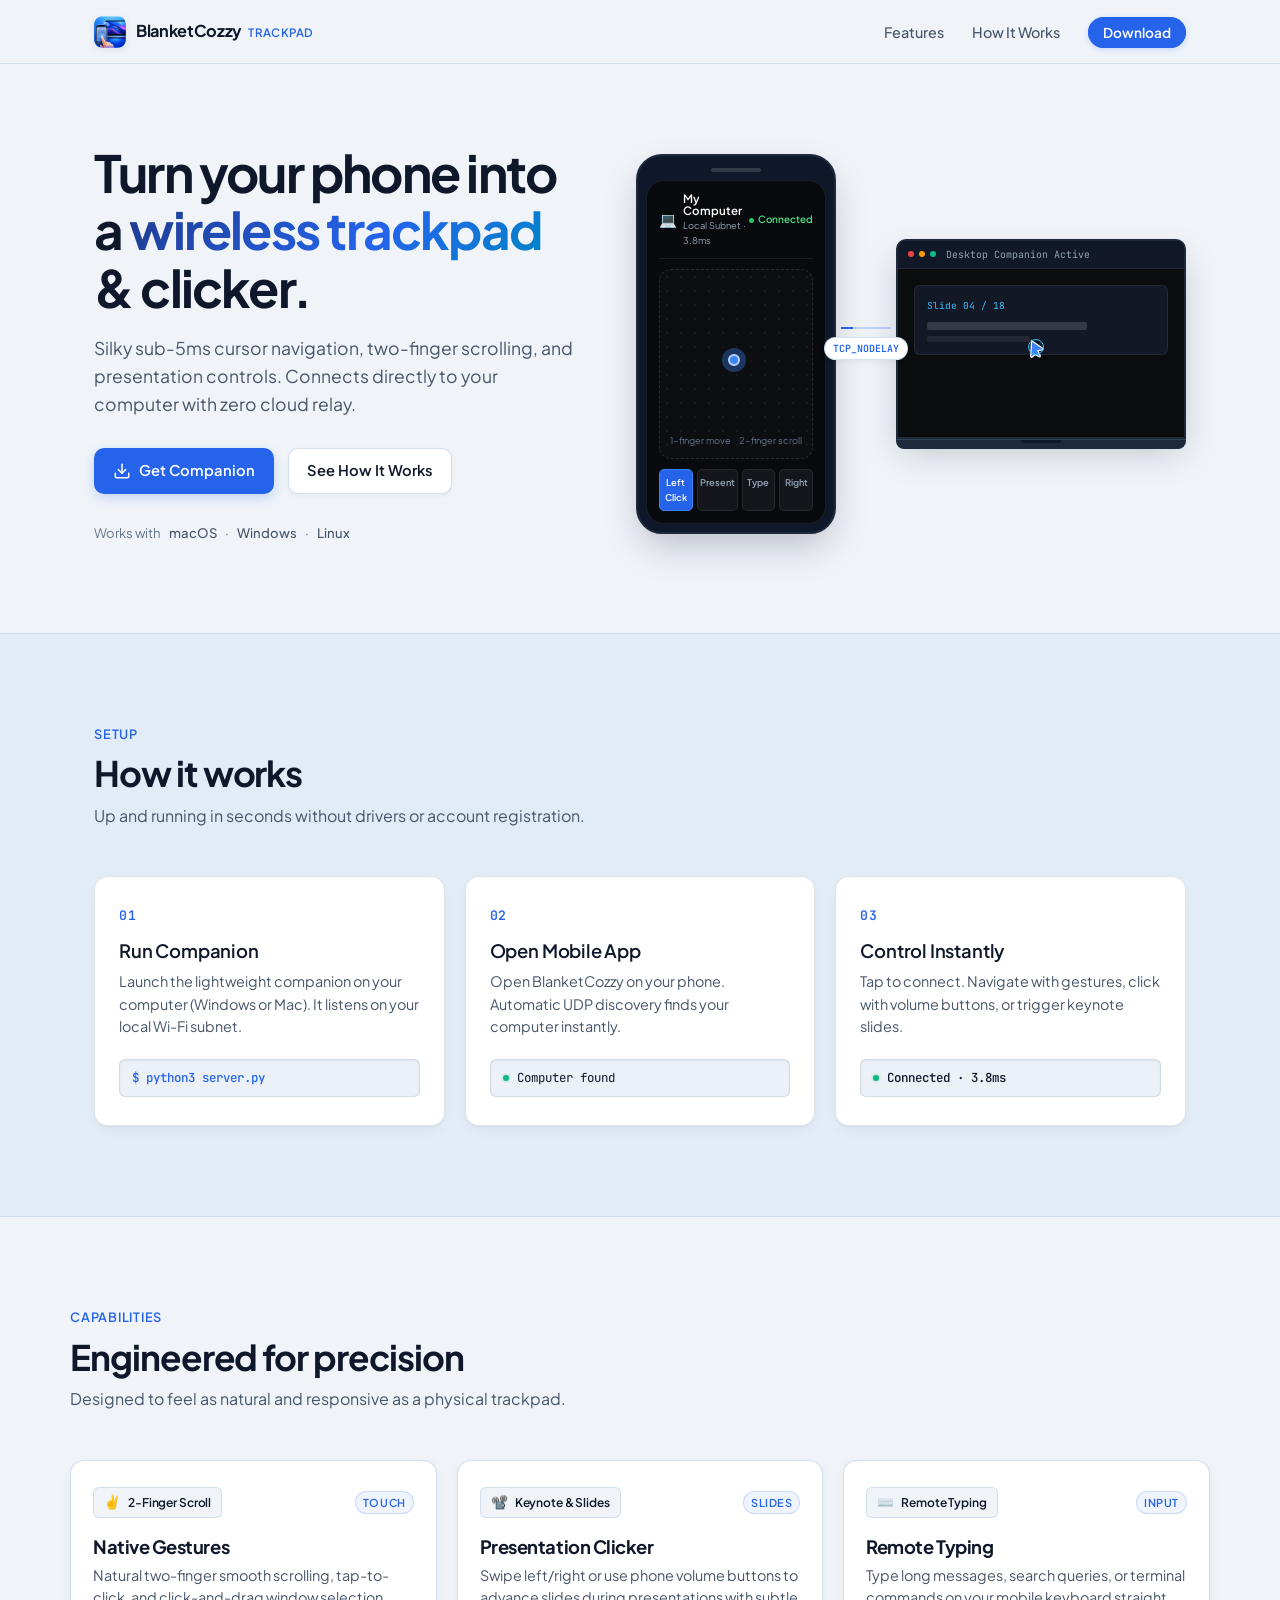
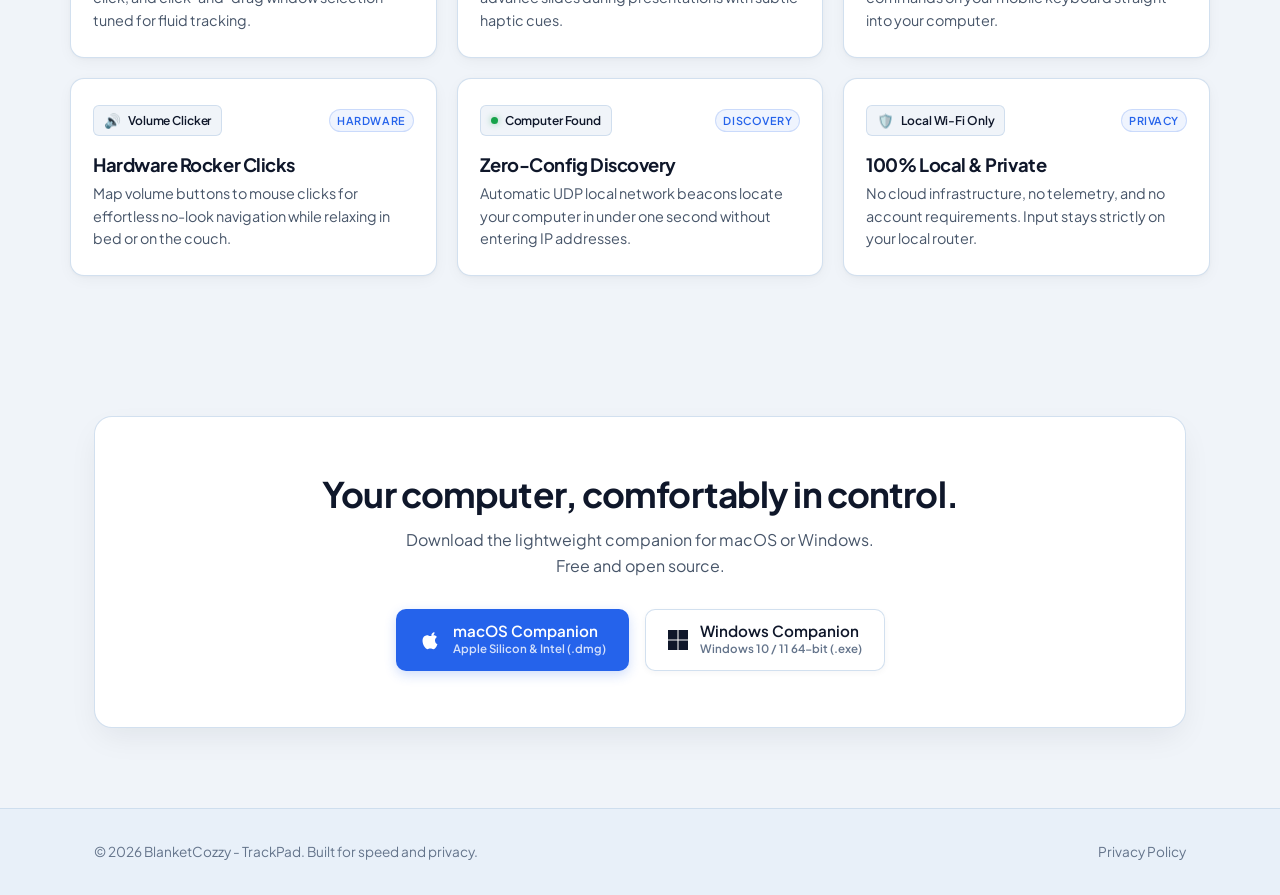
==== website/index.html @ fa39d1e4 "Copy: Use cross-platform 'Your computer, comfortably in control' across tagline and features" ====
<!DOCTYPE html>
<html lang="en">
<head>
  <meta charset="UTF-8">
  <meta name="viewport" content="width=device-width, initial-scale=1.0">
  <title>BlanketCozzy - TrackPad — Wireless Mouse & Presentation Clicker</title>
  <meta name="description" content="Turn your phone into a fluid wireless trackpad & presentation clicker with BlanketCozzy. Your computer, comfortably in control from your bed, couch, or desk.">
  <meta name="theme-color" content="#F0F4F9">
  
  <!-- Open Graph / Social Meta -->
  <meta property="og:type" content="website">
  <meta property="og:title" content="BlanketCozzy - TrackPad — Wireless Mouse & Presentation Clicker">
  <meta property="og:description" content="Ultra-responsive wireless trackpad and presentation clicker for Windows and Mac. Your computer, comfortably in control.">
  <meta property="og:url" content="https://remote-trackpad-website.vercel.app">
  
  <link rel="stylesheet" href="styles.css">
  <link rel="icon" type="image/png" href="app_logo.png">
  <link rel="shortcut icon" href="favicon.ico">
  <link rel="apple-touch-icon" href="app_logo.png">
</head>
<body>

  <!-- Navigation -->
  <header class="navbar">
    <div class="container nav-container">
      <a href="/" class="logo-group">
        <div class="logo-icon">
          <img src="app_logo.png" alt="BlanketCozzy Logo" class="logo-img">
        </div>
        <div class="logo-title-group">
          <span class="logo-text">BlanketCozzy</span>
          <span class="logo-sub">TrackPad</span>
        </div>
      </a>

      <nav>
        <ul class="nav-links">
          <li><a href="#features">Features</a></li>
          <li><a href="#how-it-works">How It Works</a></li>
          <li><a href="#download" class="btn-nav">Download</a></li>
        </ul>
      </nav>
    </div>
  </header>

  <main>
    <!-- Hero Section (Split 2-Column: Copy + Product Demonstration) -->
    <section class="hero">
      <div class="container hero-grid">
        
        <!-- Left Column: Copy & Actions -->
        <div class="hero-content">

          <h1 class="hero-title">
            Turn your phone into a <span class="text-accent">wireless trackpad</span> & clicker.
          </h1>

          <p class="hero-subtitle">
            Silky sub-5ms cursor navigation, two-finger scrolling, and presentation controls. Connects directly to your computer with zero cloud relay.
          </p>

          <div class="hero-actions">
            <a href="#download" class="btn btn-primary">
              <svg width="18" height="18" viewBox="0 0 24 24" fill="none" stroke="currentColor" stroke-width="2" stroke-linecap="round" stroke-linejoin="round">
                <path d="M21 15v4a2 2 0 0 1-2 2H5a2 2 0 0 1-2-2v-4"/>
                <polyline points="7 10 12 15 17 10"/>
                <line x1="12" y1="15" x2="12" y2="3"/>
              </svg>
              Get Companion
            </a>
            <a href="#how-it-works" class="btn btn-secondary">
              See How It Works
            </a>
          </div>

          <div class="hero-platforms">
            <span class="platform-label">Works with</span>
            <span class="platform-item">macOS</span>
            <span class="platform-sep">·</span>
            <span class="platform-item">Windows</span>
            <span class="platform-sep">·</span>
            <span class="platform-item">Linux</span>
          </div>
        </div>

        <!-- Right Column: Restrained Technical Demonstration -->
        <div class="hero-visual">
          <div class="demo-stage">
            
            <!-- 1. The Phone Mockup -->
            <div class="phone-mockup">
              <div class="phone-notch"></div>
              <div class="phone-screen">
                
                <!-- Phone Header -->
                <div class="phone-header">
                  <div class="phone-device-info">
                    <span class="phone-device-icon">💻</span>
                    <div>
                      <div class="phone-device-name">My Computer</div>
                      <div class="phone-device-sub">Local Subnet · 3.8ms</div>
                    </div>
                  </div>
                  <div class="phone-status-pill">
                    <span class="status-dot-live"></span>
                    <span>Connected</span>
                  </div>
                </div>

                <!-- Phone Touchpad Surface -->
                <div class="phone-touchpad">
                  <div class="touchpad-grid"></div>
                  
                  <!-- Animated Touch Finger -->
                  <div class="animated-touch-finger">
                    <div class="touch-ripple"></div>
                    <div class="touch-dot"></div>
                  </div>

                  <!-- Gesture hints -->
                  <div class="phone-gesture-hints">
                    <span>1-finger move</span>
                    <span>2-finger scroll</span>
                  </div>
                </div>

                <!-- Phone Dock Bar -->
                <div class="phone-dock">
                  <div class="dock-btn active">Left Click</div>
                  <div class="dock-btn">Present</div>
                  <div class="dock-btn">Type</div>
                  <div class="dock-btn">Right</div>
                </div>

              </div>
            </div>

            <!-- 2. Connection Bridge -->
            <div class="wifi-bridge">
              <div class="wifi-line">
                <div class="wifi-packet"></div>
              </div>
              <div class="wifi-badge">
                <span>TCP_NODELAY</span>
              </div>
            </div>

            <!-- 3. The Laptop Mockup with Live Moving Cursor -->
            <div class="laptop-mockup">
              <div class="laptop-screen">
                <div class="laptop-topbar">
                  <div class="window-dots">
                    <span class="dot-red"></span>
                    <span class="dot-yellow"></span>
                    <span class="dot-green"></span>
                  </div>
                  <div class="window-title">Desktop Companion Active</div>
                </div>
                <div class="laptop-content">
                  <div class="screen-preview-card">
                    <div class="screen-tag-mini">Slide 04 / 18</div>
                    <div class="screen-preview-line"></div>
                    <div class="screen-preview-subline"></div>
                  </div>

                  <!-- Live animated cursor on laptop following phone gestures -->
                  <div class="animated-cursor">
                    <svg width="20" height="20" viewBox="0 0 24 24" fill="none">
                      <path d="M5.5 3.2L18.8 12.2C19.7 12.8 19.4 14.2 18.3 14.4L13.1 15.3L15.9 21.2C16.3 22.1 15.4 23 14.5 22.5L9.6 19.8L6.4 22.8C5.6 23.5 4.3 22.9 4.4 21.8L5.5 3.2Z" fill="#3B82F6" stroke="#FFFFFF" stroke-width="1.5"/>
                    </svg>
                    <div class="cursor-click-ring"></div>
                  </div>
                </div>
              </div>
              <div class="laptop-base"></div>
            </div>

          </div>
        </div>

      </div>
    </section>

    <!-- How It Works Section (Process Only) -->
    <section id="how-it-works" class="setup-section">
      <div class="container">
        <div class="section-header">
          <div class="section-eyebrow">Setup</div>
          <h2 class="section-title">How it works</h2>
          <p class="section-subtitle">Up and running in seconds without drivers or account registration.</p>
        </div>

        <div class="flow-pipeline">
          <!-- Step 1 -->
          <div class="flow-step">
            <div class="flow-step-num">01</div>
            <h3 class="flow-step-title">Run Companion</h3>
            <p class="flow-step-desc">
              Launch the lightweight companion on your computer (Windows or Mac). It listens on your local Wi-Fi subnet.
            </p>
            <div class="flow-code-preview">
              <code>$ python3 server.py</code>
            </div>
          </div>

          <!-- Step 2 -->
          <div class="flow-step">
            <div class="flow-step-num">02</div>
            <h3 class="flow-step-title">Open Mobile App</h3>
            <p class="flow-step-desc">
              Open BlanketCozzy on your phone. Automatic UDP discovery finds your computer instantly.
            </p>
            <div class="flow-card-preview">
              <span class="device-dot"></span>
              <span>Computer found</span>
            </div>
          </div>

          <!-- Step 3 -->
          <div class="flow-step">
            <div class="flow-step-num">03</div>
            <h3 class="flow-step-title">Control Instantly</h3>
            <p class="flow-step-desc">
              Tap to connect. Navigate with gestures, click with volume buttons, or trigger keynote slides.
            </p>
            <div class="flow-status-preview">
              <span class="device-dot"></span>
              <span class="status-indicator">Connected · 3.8ms</span>
            </div>
          </div>
        </div>

      </div>
    </section>

    <!-- Features Section (Unique Capabilities, Concise) -->
    <section id="features" class="container features-section">
      <div class="section-header">
        <div class="section-eyebrow">Capabilities</div>
        <h2 class="section-title">Engineered for precision</h2>
        <p class="section-subtitle">Designed to feel as natural and responsive as a physical trackpad.</p>
      </div>

      <div class="showcase-grid">
        <!-- Feature 1: Multi-Touch Gestures -->
        <div class="feature-card">
          <div class="card-visual-header">
            <div class="feature-badge-visual">
              <span class="badge-icon">✌️</span>
              <span class="badge-label">2-Finger Scroll</span>
            </div>
            <span class="card-tag">Touch</span>
          </div>
          <h3 class="feature-title">Native Gestures</h3>
          <p class="feature-desc">
            Natural two-finger smooth scrolling, tap-to-click, and click-and-drag window selection tuned for fluid tracking.
          </p>
        </div>

        <!-- Feature 2: Presentation Clicker -->
        <div class="feature-card">
          <div class="card-visual-header">
            <div class="feature-badge-visual">
              <span class="badge-icon">📽️</span>
              <span class="badge-label">Keynote & Slides</span>
            </div>
            <span class="card-tag">Slides</span>
          </div>
          <h3 class="feature-title">Presentation Clicker</h3>
          <p class="feature-desc">
            Swipe left/right or use phone volume buttons to advance slides during presentations with subtle haptic cues.
          </p>
        </div>

        <!-- Feature 3: Remote Typing -->
        <div class="feature-card">
          <div class="card-visual-header">
            <div class="feature-badge-visual">
              <span class="badge-icon">⌨️</span>
              <span class="badge-label">Remote Typing</span>
            </div>
            <span class="card-tag">Input</span>
          </div>
          <h3 class="feature-title">Remote Typing</h3>
          <p class="feature-desc">
            Type long messages, search queries, or terminal commands on your mobile keyboard straight into your computer.
          </p>
        </div>

        <!-- Feature 4: Couch & Blanket Mode -->
        <div class="feature-card">
          <div class="card-visual-header">
            <div class="feature-badge-visual">
              <span class="badge-icon">🔊</span>
              <span class="badge-label">Volume Clicker</span>
            </div>
            <span class="card-tag">Hardware</span>
          </div>
          <h3 class="feature-title">Hardware Rocker Clicks</h3>
          <p class="feature-desc">
            Map volume buttons to mouse clicks for effortless no-look navigation while relaxing in bed or on the couch.
          </p>
        </div>

        <!-- Feature 5: Zero-Config Discovery -->
        <div class="feature-card">
          <div class="card-visual-header">
            <div class="feature-badge-visual">
              <span class="badge-dot-online"></span>
              <span class="badge-label">Computer Found</span>
            </div>
            <span class="card-tag">Discovery</span>
          </div>
          <h3 class="feature-title">Zero-Config Discovery</h3>
          <p class="feature-desc">
            Automatic UDP local network beacons locate your computer in under one second without entering IP addresses.
          </p>
        </div>

        <!-- Feature 6: Privacy First -->
        <div class="feature-card">
          <div class="card-visual-header">
            <div class="feature-badge-visual">
              <span class="badge-icon">🛡️</span>
              <span class="badge-label">Local Wi-Fi Only</span>
            </div>
            <span class="card-tag">Privacy</span>
          </div>
          <h3 class="feature-title">100% Local & Private</h3>
          <p class="feature-desc">
            No cloud infrastructure, no telemetry, and no account requirements. Input stays strictly on your local router.
          </p>
        </div>
      </div>
    </section>

    <!-- Final CTA Section (Single Purpose: Get Product) -->
    <section id="download" class="container download-container">
      <div class="launch-cta-card">
        <h2 class="launch-cta-title">Your computer, comfortably in control.</h2>
        <p class="launch-cta-desc">
          Download the lightweight companion for macOS or Windows. Free and open source.
        </p>
        
        <div class="cta-download-grid">
          <a href="downloads/BlanketCozzy-macOS.dmg" class="btn btn-primary btn-cta" download="BlanketCozzy-macOS.dmg">
            <span class="btn-icon">
              <svg width="22" height="22" viewBox="0 0 24 24" fill="currentColor" aria-hidden="true">
                <path d="M18.71 19.5c-.83 1.24-1.71 2.45-3.05 2.47-1.34.03-1.77-.79-3.29-.79-1.53 0-2 .77-3.27.82-1.31.05-2.3-1.32-3.14-2.53C4.25 17 2.94 12.45 4.7 9.39c.87-1.52 2.43-2.48 4.12-2.51 1.28-.02 2.5.87 3.29.87.78 0 2.26-1.07 3.81-.91.65.03 2.47.26 3.64 1.98-.09.06-2.17 1.28-2.15 3.81.03 3.02 2.65 4.03 2.68 4.04-.03.07-.42 1.44-1.38 2.83M15.97 6.37c.62-.75 1.04-1.8 0.92-2.85-.9.04-1.99.6-2.63 1.35-.57.66-.99 1.72-.86 2.74 1.01.08 2.01-.54 2.57-1.24"/>
              </svg>
            </span>
            <div class="btn-cta-text">
              <span class="btn-title">macOS Companion</span>
              <span class="btn-subtitle">Apple Silicon & Intel (.dmg)</span>
            </div>
          </a>
          <a href="downloads/BlanketCozzy-Windows.exe" class="btn btn-secondary btn-cta" download="BlanketCozzy-Windows.exe">
            <span class="btn-icon">
              <svg width="20" height="20" viewBox="0 0 24 24" fill="currentColor" aria-hidden="true">
                <path d="M0 0h11.377v11.372H0zm12.623 0H24v11.372H12.623zM0 12.623h11.377V24H0zm12.623 0H24V24H12.623z"/>
              </svg>
            </span>
            <div class="btn-cta-text">
              <span class="btn-title">Windows Companion</span>
              <span class="btn-subtitle">Windows 10 / 11 64-bit (.exe)</span>
            </div>
          </a>
        </div>
      </div>
    </section>
  </main>

  <!-- Clean Minimal Footer -->
  <footer class="footer">
    <div class="container footer-content">
      <p class="footer-text">
        © 2026 BlanketCozzy - TrackPad. Built for speed and privacy.
      </p>
      <div class="footer-links">
        <a href="privacy.html">Privacy Policy</a>
      </div>
    </div>
  </footer>

</body>
</html>
---- website/styles.css ----
@import url('https://fonts.googleapis.com/css2?family=Plus+Jakarta+Sans:wght@400;500;600;700&family=JetBrains+Mono:wght@400;500&display=swap');

:root {
  /* Soft Light Sky Blue Palette */
  --bg-main: #F0F4F9;
  --bg-subtle: #E2ECF7;
  --bg-card: #FFFFFF;
  --bg-card-hover: #FFFFFF;
  --bg-input: #F0F4F9;
  
  --border-subtle: rgba(203, 219, 237, 0.85);
  --border-hover: rgba(37, 99, 235, 0.35);
  --border-highlight: rgba(37, 99, 235, 0.5);
  
  /* Primary Accent */
  --accent: #2563EB;
  --accent-hover: #1D4ED8;
  --accent-subtle: rgba(37, 99, 235, 0.08);
  --accent-border: rgba(37, 99, 235, 0.22);
  
  /* Light Theme Typography Hierarchy */
  --text-primary: #0F172A;
  --text-secondary: #475569;
  --text-muted: #64748B;
  
  --radius-sm: 6px;
  --radius-md: 10px;
  --radius-lg: 14px;
  --radius-xl: 18px;
  --radius-full: 9999px;
  
  --shadow-card: 0 4px 16px -2px rgba(15, 23, 42, 0.05), 0 1px 3px rgba(15, 23, 42, 0.03);
  --shadow-card-hover: 0 10px 24px -4px rgba(37, 99, 235, 0.12), 0 2px 6px rgba(15, 23, 42, 0.04);
  
  --font-body: 'Plus Jakarta Sans', -apple-system, BlinkMacSystemFont, "Segoe UI", Roboto, sans-serif;
  --font-mono: 'JetBrains Mono', SFMono-Regular, Menlo, Monaco, Consolas, monospace;
}

* {
  margin: 0;
  padding: 0;
  box-sizing: border-box;
}

html {
  scroll-behavior: smooth;
  background-color: var(--bg-main);
  color-scheme: light;
}

body {
  background-color: var(--bg-main);
  color: var(--text-primary);
  font-family: var(--font-body);
  line-height: 1.6;
  -webkit-font-smoothing: antialiased;
  -moz-osx-font-smoothing: grayscale;
  overflow-x: hidden;
}

/* Subtle Sky Ambient Glow */
body::before {
  content: '';
  position: fixed;
  top: -150px;
  left: 20%;
  width: 500px;
  height: 500px;
  background: radial-gradient(circle, rgba(37, 99, 235, 0.07) 0%, rgba(2, 132, 199, 0.03) 50%, transparent 70%);
  filter: blur(70px);
  z-index: -1;
  pointer-events: none;
}

/* Typography Hierarchy */
h1, h2, h3 {
  color: var(--text-primary);
  letter-spacing: -0.025em;
  font-weight: 700;
  line-height: 1.2;
}

p {
  color: var(--text-secondary);
}

.text-accent {
  background: linear-gradient(135deg, #1E3A8A 0%, #2563EB 60%, #0284C7 100%);
  -webkit-background-clip: text;
  -webkit-text-fill-color: transparent;
}

.container {
  max-width: 1140px;
  margin: 0 auto;
  padding: 0 24px;
}

/* ========================================================================= */
/* NAVIGATION                                                                */
/* ========================================================================= */
.navbar {
  position: sticky;
  top: 0;
  z-index: 100;
  backdrop-filter: blur(14px);
  -webkit-backdrop-filter: blur(14px);
  background: rgba(240, 244, 249, 0.88);
  border-bottom: 1px solid var(--border-subtle);
  height: 64px;
}

.nav-container {
  display: flex;
  align-items: center;
  justify-content: space-between;
  height: 100%;
}

.logo-group {
  display: flex;
  align-items: center;
  gap: 10px;
  text-decoration: none;
  color: var(--text-primary);
}

.logo-icon {
  width: 32px;
  height: 32px;
  border-radius: var(--radius-sm);
  overflow: hidden;
  display: flex;
  align-items: center;
  justify-content: center;
  box-shadow: 0 2px 6px rgba(15, 23, 42, 0.08);
  flex-shrink: 0;
}

.logo-img {
  width: 100%;
  height: 100%;
  object-fit: cover;
  display: block;
}

.logo-title-group {
  display: flex;
  align-items: baseline;
  gap: 6px;
}

.logo-text {
  font-weight: 700;
  font-size: 1.02rem;
  letter-spacing: -0.02em;
  color: var(--text-primary);
}

.logo-sub {
  font-size: 0.72rem;
  font-weight: 600;
  color: var(--accent);
  letter-spacing: 0.04em;
  text-transform: uppercase;
}

.nav-links {
  display: flex;
  align-items: center;
  gap: 28px;
  list-style: none;
}

.nav-links a {
  text-decoration: none;
  color: var(--text-secondary);
  font-size: 0.9rem;
  font-weight: 500;
  transition: color 0.15s ease;
}

.nav-links a:hover {
  color: var(--text-primary);
}

.btn-nav {
  padding: 6px 14px;
  background: var(--accent) !important;
  border: 1px solid var(--accent);
  border-radius: var(--radius-full);
  color: #FFFFFF !important;
  font-weight: 600 !important;
  font-size: 0.85rem !important;
  box-shadow: 0 2px 6px rgba(37, 99, 235, 0.2);
  transition: all 0.2s ease !important;
}

.btn-nav:hover {
  background: var(--accent-hover) !important;
  transform: translateY(-1px);
}

/* ========================================================================= */
/* BUTTONS & ACTIONS                                                         */
/* ========================================================================= */
.btn {
  display: inline-flex;
  align-items: center;
  justify-content: center;
  gap: 8px;
  padding: 10px 18px;
  border-radius: var(--radius-md);
  font-size: 0.92rem;
  font-weight: 600;
  text-decoration: none;
  cursor: pointer;
  transition: all 0.2s ease;
  border: 1px solid transparent;
}

.btn-primary {
  background: var(--accent);
  color: #FFFFFF;
  box-shadow: 0 4px 12px rgba(37, 99, 235, 0.22);
}

.btn-primary:hover {
  background: var(--accent-hover);
  transform: translateY(-1px);
}

.btn-secondary {
  background: var(--bg-card);
  color: var(--text-primary);
  border-color: var(--border-subtle);
  box-shadow: 0 2px 6px rgba(15, 23, 42, 0.04);
}

.btn-secondary:hover {
  background: #FFFFFF;
  border-color: var(--border-hover);
}

/* ========================================================================= */
/* HERO SECTION                                                              */
/* ========================================================================= */
.hero {
  padding: 80px 0 90px;
}

.hero-grid {
  display: grid;
  grid-template-columns: 1fr 1.08fr;
  gap: 56px;
  align-items: center;
}

.hero-content {
  display: flex;
  flex-direction: column;
}

.hero-eyebrow {
  display: inline-flex;
  align-items: center;
  gap: 8px;
  font-size: 0.8rem;
  font-weight: 600;
  color: var(--accent);
  background: rgba(37, 99, 235, 0.07);
  border: 1px solid rgba(37, 99, 235, 0.18);
  padding: 4px 12px;
  border-radius: var(--radius-full);
  margin-bottom: 20px;
  align-self: flex-start;
}

.eyebrow-dot {
  width: 6px;
  height: 6px;
  border-radius: 50%;
  background: #16A34A;
}

.hero-title {
  font-size: 3.2rem;
  line-height: 1.12;
  letter-spacing: -0.035em;
  margin-bottom: 18px;
}

.hero-subtitle {
  font-size: 1.1rem;
  line-height: 1.6;
  color: var(--text-secondary);
  margin-bottom: 30px;
  max-width: 480px;
}

.hero-actions {
  display: flex;
  align-items: center;
  gap: 14px;
  margin-bottom: 28px;
  flex-wrap: wrap;
}

.hero-platforms {
  display: flex;
  align-items: center;
  gap: 8px;
  font-size: 0.82rem;
  color: var(--text-muted);
}

.platform-label {
  color: var(--text-muted);
}

.platform-item {
  color: var(--text-secondary);
  font-weight: 500;
}

.platform-sep {
  color: var(--text-muted);
}

/* ========================================================================= */
/* HERO TECHNICAL VISUAL (Phone -> Wi-Fi -> Laptop)                          */
/* ========================================================================= */
.hero-visual {
  display: flex;
  justify-content: center;
  position: relative;
}

.demo-stage {
  display: flex;
  align-items: center;
  justify-content: center;
  width: 100%;
}

/* Phone Mockup */
.phone-mockup {
  position: relative;
  width: 200px;
  height: 380px;
  background: #0F172A;
  border: 2px solid #1E293B;
  border-radius: 26px;
  padding: 8px;
  box-shadow: 0 16px 36px -6px rgba(15, 23, 42, 0.25);
  flex-shrink: 0;
  z-index: 10;
}

.phone-notch {
  width: 50px;
  height: 4px;
  background: rgba(255, 255, 255, 0.15);
  border-radius: 4px;
  margin: 4px auto 8px;
}

.phone-screen {
  background: #090A0D;
  border: 1px solid rgba(255, 255, 255, 0.08);
  border-radius: 18px;
  height: calc(100% - 16px);
  padding: 12px;
  display: flex;
  flex-direction: column;
}

.phone-header {
  display: flex;
  align-items: center;
  justify-content: space-between;
  padding-bottom: 10px;
  border-bottom: 1px solid rgba(255, 255, 255, 0.08);
}

.phone-device-info {
  display: flex;
  align-items: center;
  gap: 6px;
}

.phone-device-icon {
  font-size: 0.9rem;
}

.phone-device-name {
  font-size: 0.72rem;
  font-weight: 600;
  color: #FFFFFF;
  line-height: 1.1;
}

.phone-device-sub {
  font-size: 0.58rem;
  color: #94A3B8;
}

.phone-status-pill {
  display: flex;
  align-items: center;
  gap: 4px;
  font-size: 0.62rem;
  font-weight: 600;
  color: #4ADE80;
}

.status-dot-live {
  width: 5px;
  height: 5px;
  border-radius: 50%;
  background: #22C55E;
}

.phone-touchpad {
  flex: 1;
  margin: 10px 0;
  background: #0D0E12;
  border: 1px dashed rgba(255, 255, 255, 0.12);
  border-radius: 12px;
  position: relative;
  overflow: hidden;
  display: flex;
  flex-direction: column;
  justify-content: flex-end;
  padding: 10px;
}

.touchpad-grid {
  position: absolute;
  inset: 0;
  background-image: radial-gradient(rgba(255, 255, 255, 0.05) 1px, transparent 1px);
  background-size: 14px 14px;
  pointer-events: none;
}

.animated-touch-finger {
  position: absolute;
  top: 45%;
  left: 45%;
  width: 24px;
  height: 24px;
  animation: finger-motion 5s cubic-bezier(0.4, 0, 0.2, 1) infinite;
  pointer-events: none;
}

.touch-dot {
  width: 12px;
  height: 12px;
  background: #3B82F6;
  border: 2px solid #FFFFFF;
  border-radius: 50%;
}

.touch-ripple {
  position: absolute;
  top: -6px;
  left: -6px;
  width: 24px;
  height: 24px;
  border-radius: 50%;
  background: rgba(59, 130, 246, 0.35);
  animation: touch-ripple 1.6s infinite;
}

@keyframes finger-motion {
  0% { transform: translate(0, 0); }
  25% { transform: translate(30px, -20px); }
  50% { transform: translate(-25px, 35px); }
  75% { transform: translate(20px, 20px); }
  100% { transform: translate(0, 0); }
}

@keyframes touch-ripple {
  0% { transform: scale(0.6); opacity: 0.8; }
  100% { transform: scale(1.6); opacity: 0; }
}

.phone-gesture-hints {
  display: flex;
  justify-content: space-between;
  font-size: 0.58rem;
  color: #64748B;
}

.phone-dock {
  display: grid;
  grid-template-columns: repeat(4, 1fr);
  gap: 4px;
}

.dock-btn {
  background: #14161B;
  border: 1px solid rgba(255, 255, 255, 0.08);
  color: #94A3B8;
  font-size: 0.58rem;
  font-weight: 600;
  text-align: center;
  padding: 5px 2px;
  border-radius: 5px;
}

.dock-btn.active {
  background: #2563EB;
  color: #FFFFFF;
  border-color: #3B82F6;
}

/* Connection Bridge */
.wifi-bridge {
  position: relative;
  display: flex;
  flex-direction: column;
  align-items: center;
  margin: 0 -12px;
  z-index: 15;
}

.wifi-line {
  width: 50px;
  height: 2px;
  background: rgba(37, 99, 235, 0.25);
  position: relative;
  overflow: hidden;
}

.wifi-packet {
  position: absolute;
  top: 0;
  left: 0;
  width: 12px;
  height: 2px;
  background: var(--accent);
  animation: packet-stream 1.8s linear infinite;
}

@keyframes packet-stream {
  0% { left: -12px; }
  100% { left: 55px; }
}

.wifi-badge {
  display: inline-block;
  background: #FFFFFF;
  border: 1px solid var(--border-subtle);
  border-radius: var(--radius-full);
  padding: 3px 8px;
  font-family: var(--font-mono);
  font-size: 0.62rem;
  color: var(--accent);
  font-weight: 600;
  margin-top: 8px;
  white-space: nowrap;
  box-shadow: 0 2px 6px rgba(15, 23, 42, 0.05);
}

/* Laptop Mockup */
.laptop-mockup {
  position: relative;
  width: 290px;
  flex-shrink: 0;
  z-index: 5;
}

.laptop-screen {
  background: #090A0D;
  border: 2px solid #1E293B;
  border-radius: 10px 10px 0 0;
  height: 200px;
  overflow: hidden;
  position: relative;
  box-shadow: 0 16px 36px -6px rgba(15, 23, 42, 0.25);
}

.laptop-topbar {
  background: #111827;
  padding: 6px 10px;
  display: flex;
  align-items: center;
  gap: 10px;
  border-bottom: 1px solid rgba(255, 255, 255, 0.08);
}

.window-dots {
  display: flex;
  gap: 5px;
}

.window-dots span {
  width: 6px;
  height: 6px;
  border-radius: 50%;
}

.dot-red { background: #EF4444; }
.dot-yellow { background: #F59E0B; }
.dot-green { background: #10B981; }

.window-title {
  font-size: 0.62rem;
  color: #94A3B8;
  font-family: var(--font-mono);
}

.laptop-content {
  position: relative;
  height: calc(100% - 25px);
  padding: 16px;
  overflow: hidden;
  background: #0B0C0E;
}

.screen-preview-card {
  background: #131826;
  border: 1px solid rgba(255, 255, 255, 0.08);
  border-radius: 6px;
  padding: 12px;
}

.screen-tag-mini {
  font-size: 0.6rem;
  font-family: var(--font-mono);
  color: #38BDF8;
  margin-bottom: 8px;
}

.screen-preview-line {
  height: 8px;
  width: 70%;
  background: rgba(255, 255, 255, 0.15);
  border-radius: 3px;
  margin-bottom: 6px;
}

.screen-preview-subline {
  height: 6px;
  width: 45%;
  background: rgba(255, 255, 255, 0.07);
  border-radius: 3px;
}

/* Animated Cursor */
.animated-cursor {
  position: absolute;
  top: 40%;
  left: 45%;
  animation: cursor-motion 5s cubic-bezier(0.4, 0, 0.2, 1) infinite;
  pointer-events: none;
}

.cursor-click-ring {
  position: absolute;
  top: 1px;
  left: 1px;
  width: 16px;
  height: 16px;
  border-radius: 50%;
  border: 1px solid #38BDF8;
  animation: click-ring 2.5s infinite;
}

@keyframes cursor-motion {
  0% { transform: translate(0, 0); }
  25% { transform: translate(50px, -20px); }
  50% { transform: translate(-35px, 30px); }
  75% { transform: translate(35px, 25px); }
  100% { transform: translate(0, 0); }
}

@keyframes click-ring {
  0% { transform: scale(0.4); opacity: 0; }
  50% { transform: scale(1.4); opacity: 0.7; }
  100% { transform: scale(2); opacity: 0; }
}

.laptop-base {
  height: 10px;
  background: #1E293B;
  border-radius: 0 0 8px 8px;
  border-top: 1px solid #334155;
  position: relative;
}

.laptop-base::after {
  content: '';
  position: absolute;
  top: 0;
  left: 50%;
  transform: translateX(-50%);
  width: 40px;
  height: 3px;
  background: #0F172A;
  border-radius: 0 0 3px 3px;
}

/* ========================================================================= */
/* HOW IT WORKS SECTION (Simple 3-Step Setup)                                */
/* ========================================================================= */
.setup-section {
  padding: 90px 0;
  border-top: 1px solid var(--border-subtle);
  border-bottom: 1px solid var(--border-subtle);
  background: var(--bg-subtle);
}

.section-header {
  margin-bottom: 48px;
}

.section-eyebrow {
  font-size: 0.8rem;
  font-weight: 600;
  color: var(--accent);
  text-transform: uppercase;
  letter-spacing: 0.06em;
  margin-bottom: 8px;
}

.section-title {
  font-size: 2.2rem;
  letter-spacing: -0.03em;
  margin-bottom: 8px;
}

.section-subtitle {
  font-size: 1rem;
  color: var(--text-secondary);
  max-width: 520px;
}

.flow-pipeline {
  display: grid;
  grid-template-columns: repeat(3, 1fr);
  gap: 20px;
}

.flow-step {
  background: var(--bg-card);
  border: 1px solid rgba(148, 163, 184, 0.28);
  border-radius: var(--radius-lg);
  padding: 28px 24px;
  display: flex;
  flex-direction: column;
  box-shadow: 
    inset 0 1px 0 0 rgba(255, 255, 255, 1),
    0 1px 2px rgba(15, 23, 42, 0.03),
    0 6px 16px -4px rgba(15, 23, 42, 0.05);
  transition: transform 0.18s cubic-bezier(0.16, 1, 0.3, 1),
              box-shadow 0.18s cubic-bezier(0.16, 1, 0.3, 1),
              border-color 0.18s ease;
  cursor: default;
}

.flow-step:hover {
  transform: translateY(-2px);
  border-color: rgba(37, 99, 235, 0.3);
  box-shadow: 
    inset 0 1px 0 0 rgba(255, 255, 255, 1),
    0 2px 4px rgba(15, 23, 42, 0.03),
    0 10px 22px -4px rgba(15, 23, 42, 0.08);
}

.flow-step:active {
  transform: translateY(0);
  box-shadow: 
    inset 0 1px 0 0 rgba(255, 255, 255, 0.8),
    0 1px 2px rgba(15, 23, 42, 0.03),
    0 4px 10px -2px rgba(15, 23, 42, 0.05);
}

.flow-step:active .flow-code-preview,
.flow-step:active .flow-card-preview,
.flow-step:active .flow-status-preview {
  box-shadow: inset 0 2px 3px rgba(15, 23, 42, 0.1), inset 0 0 1px rgba(15, 23, 42, 0.04);
}

.flow-step-num {
  font-family: var(--font-mono);
  font-size: 0.82rem;
  font-weight: 600;
  color: var(--accent);
  letter-spacing: 0.04em;
  margin-bottom: 14px;
}

.flow-step-title {
  font-size: 1.15rem;
  font-weight: 600;
  color: var(--text-primary);
  margin-bottom: 8px;
  letter-spacing: -0.01em;
}

.flow-step-desc {
  font-size: 0.9rem;
  line-height: 1.55;
  color: var(--text-secondary);
  margin-bottom: 22px;
  flex: 1;
}

.flow-code-preview,
.flow-card-preview,
.flow-status-preview {
  background: #EBF1F7;
  border: 1px solid rgba(148, 163, 184, 0.28);
  border-radius: var(--radius-sm);
  padding: 8px 12px;
  min-height: 38px;
  box-sizing: border-box;
  font-family: var(--font-mono);
  font-size: 0.78rem;
  color: var(--text-primary);
  display: flex;
  align-items: center;
  gap: 8px;
  box-shadow: inset 0 1px 2px rgba(15, 23, 42, 0.07), inset 0 0 1px rgba(15, 23, 42, 0.03);
  transition: box-shadow 0.18s ease;
}

.flow-code-preview code {
  color: var(--accent);
  font-weight: 500;
  font-family: var(--font-mono);
}

.device-dot {
  width: 6px;
  height: 6px;
  border-radius: 50%;
  background: #10B981;
  box-shadow: 0 0 3px rgba(16, 185, 129, 0.45);
  flex-shrink: 0;
  display: inline-block;
}

.status-indicator {
  color: var(--text-primary);
  font-weight: 500;
}

/* ========================================================================= */
/* FEATURES SECTION (3x2 Technical Card Grid)                                */
/* ========================================================================= */
.features-section {
  padding: 90px 0;
}

.showcase-grid {
  display: grid;
  grid-template-columns: repeat(3, 1fr);
  gap: 20px;
}

.feature-card {
  background: var(--bg-card);
  border: 1px solid var(--border-subtle);
  border-radius: var(--radius-lg);
  padding: 26px 22px;
  box-shadow: var(--shadow-card);
  transition: all 0.2s ease;
  display: flex;
  flex-direction: column;
}

.feature-card:hover {
  border-color: var(--border-hover);
  box-shadow: var(--shadow-card-hover);
  transform: translateY(-2px);
}

.card-visual-header {
  display: flex;
  align-items: center;
  justify-content: space-between;
  margin-bottom: 18px;
}

.card-tag {
  font-size: 0.68rem;
  font-weight: 600;
  text-transform: uppercase;
  letter-spacing: 0.05em;
  padding: 2px 7px;
  border-radius: var(--radius-full);
  background: rgba(37, 99, 235, 0.07);
  color: var(--accent);
  border: 1px solid rgba(37, 99, 235, 0.18);
}

/* Feature Demonstration Badges (Light Sky Theme, Clear & Legible) */
.feature-badge-visual {
  display: inline-flex;
  align-items: center;
  gap: 7px;
  background: #F0F4F9;
  border: 1px solid var(--border-subtle);
  border-radius: var(--radius-sm);
  padding: 5px 10px;
}

.badge-icon {
  font-size: 0.85rem;
  line-height: 1;
}

.badge-label {
  font-size: 0.75rem;
  font-weight: 600;
  color: var(--text-primary);
  letter-spacing: -0.01em;
}

.badge-dot-online {
  width: 7px;
  height: 7px;
  border-radius: 50%;
  background: #16A34A;
  box-shadow: 0 0 6px rgba(22, 163, 74, 0.45);
}

.feature-title {
  font-size: 1.15rem;
  margin-bottom: 6px;
}

.feature-desc {
  font-size: 0.9rem;
  color: var(--text-secondary);
  line-height: 1.55;
}

/* ========================================================================= */
/* FINAL CTA SECTION                                                         */
/* ========================================================================= */
.download-container {
  padding: 50px 24px 80px;
}

.launch-cta-card {
  background: #FFFFFF;
  border: 1px solid var(--border-subtle);
  border-radius: var(--radius-xl);
  padding: 56px 36px;
  text-align: center;
  box-shadow: 0 12px 32px -6px rgba(15, 23, 42, 0.08);
}

.launch-cta-title {
  font-size: 2.2rem;
  line-height: 1.2;
  margin-bottom: 12px;
}

.launch-cta-desc {
  font-size: 1rem;
  color: var(--text-secondary);
  max-width: 480px;
  margin: 0 auto 30px;
}

.cta-download-grid {
  display: flex;
  align-items: center;
  justify-content: center;
  gap: 16px;
  flex-wrap: wrap;
}

.btn-cta {
  padding: 12px 22px;
  text-align: left;
  display: flex;
  align-items: center;
  gap: 12px;
  border-radius: var(--radius-md);
}

.btn-icon {
  display: inline-flex;
  align-items: center;
  justify-content: center;
  flex-shrink: 0;
  line-height: 1;
}

.btn-icon svg {
  display: block;
}

.btn-cta-text {
  display: flex;
  flex-direction: column;
}

.btn-title {
  font-size: 0.95rem;
  font-weight: 600;
  line-height: 1.2;
}

.btn-subtitle {
  font-size: 0.72rem;
  color: rgba(255, 255, 255, 0.8);
}

.btn-secondary .btn-subtitle {
  color: var(--text-muted);
}

/* ========================================================================= */
/* FOOTER                                                                    */
/* ========================================================================= */
.footer {
  border-top: 1px solid var(--border-subtle);
  padding: 32px 0;
  background: #E8F0F9;
}

.footer-content {
  display: flex;
  align-items: center;
  justify-content: space-between;
  flex-wrap: wrap;
  gap: 16px;
}

.footer-text {
  font-size: 0.85rem;
  color: var(--text-muted);
}

.footer-links {
  display: flex;
  align-items: center;
  gap: 20px;
}

.footer-links a {
  font-size: 0.85rem;
  color: var(--text-muted);
  text-decoration: none;
  transition: color 0.15s ease;
}

.footer-links a:hover {
  color: var(--text-primary);
}

/* ========================================================================= */
/* PRIVACY PAGE SPECIFIC STYLES                                              */
/* ========================================================================= */
.privacy-wrapper {
  padding: 60px 24px 100px;
  max-width: 820px;
}

.privacy-card {
  background: #FFFFFF;
  border: 1px solid var(--border-subtle);
  border-radius: var(--radius-xl);
  padding: 40px;
  box-shadow: var(--shadow-card);
}

.privacy-card h1 {
  font-size: 2.2rem;
  margin-bottom: 6px;
}

.privacy-date {
  display: block;
  font-size: 0.82rem;
  color: var(--text-muted);
  margin-bottom: 24px;
}

.privacy-highlight {
  background: rgba(37, 99, 235, 0.06);
  border: 1px solid rgba(37, 99, 235, 0.2);
  border-radius: var(--radius-md);
  padding: 16px 20px;
  color: var(--text-primary);
  font-size: 0.95rem;
  margin-bottom: 32px;
}

.privacy-card h2 {
  font-size: 1.25rem;
  margin: 28px 0 10px;
  color: var(--text-primary);
}

.privacy-card p,
.privacy-card li {
  color: var(--text-secondary);
  font-size: 0.92rem;
  line-height: 1.65;
}

.privacy-card ul {
  padding-left: 20px;
  margin-top: 8px;
}

.privacy-card li {
  margin-bottom: 6px;
}

/* ========================================================================= */
/* RESPONSIVE DESIGN                                                         */
/* ========================================================================= */
@media (max-width: 960px) {
  .hero-grid {
    grid-template-columns: 1fr;
    gap: 48px;
    text-align: center;
  }
  
  .hero-content {
    align-items: center;
  }
  
  .hero-eyebrow {
    align-self: center;
  }

  .hero-subtitle {
    margin-left: auto;
    margin-right: auto;
  }
  
  .hero-actions {
    justify-content: center;
  }
  
  .hero-platforms {
    justify-content: center;
  }
  
  .flow-pipeline {
    grid-template-columns: 1fr;
  }
  
  .showcase-grid {
    grid-template-columns: repeat(2, 1fr);
  }
}

@media (max-width: 640px) {
  .hero-title {
    font-size: 2.4rem;
  }
  
  .showcase-grid {
    grid-template-columns: 1fr;
  }
  
  .flow-step {
    padding: 22px 18px;
  }
  
  .demo-stage {
    flex-direction: column;
    gap: 16px;
  }
  
  .wifi-bridge {
    transform: rotate(90deg);
    margin: 8px 0;
  }
  
  .laptop-mockup {
    width: 270px;
  }
  
  .cta-download-grid {
    flex-direction: column;
    width: 100%;
  }
  
  .btn-cta {
    width: 100%;
    justify-content: center;
  }
  
  .nav-links {
    gap: 16px;
  }
  
  .nav-links li:not(:last-child) {
    display: none;
  }
  
  .footer-content {
    flex-direction: column;
    text-align: center;
  }
}
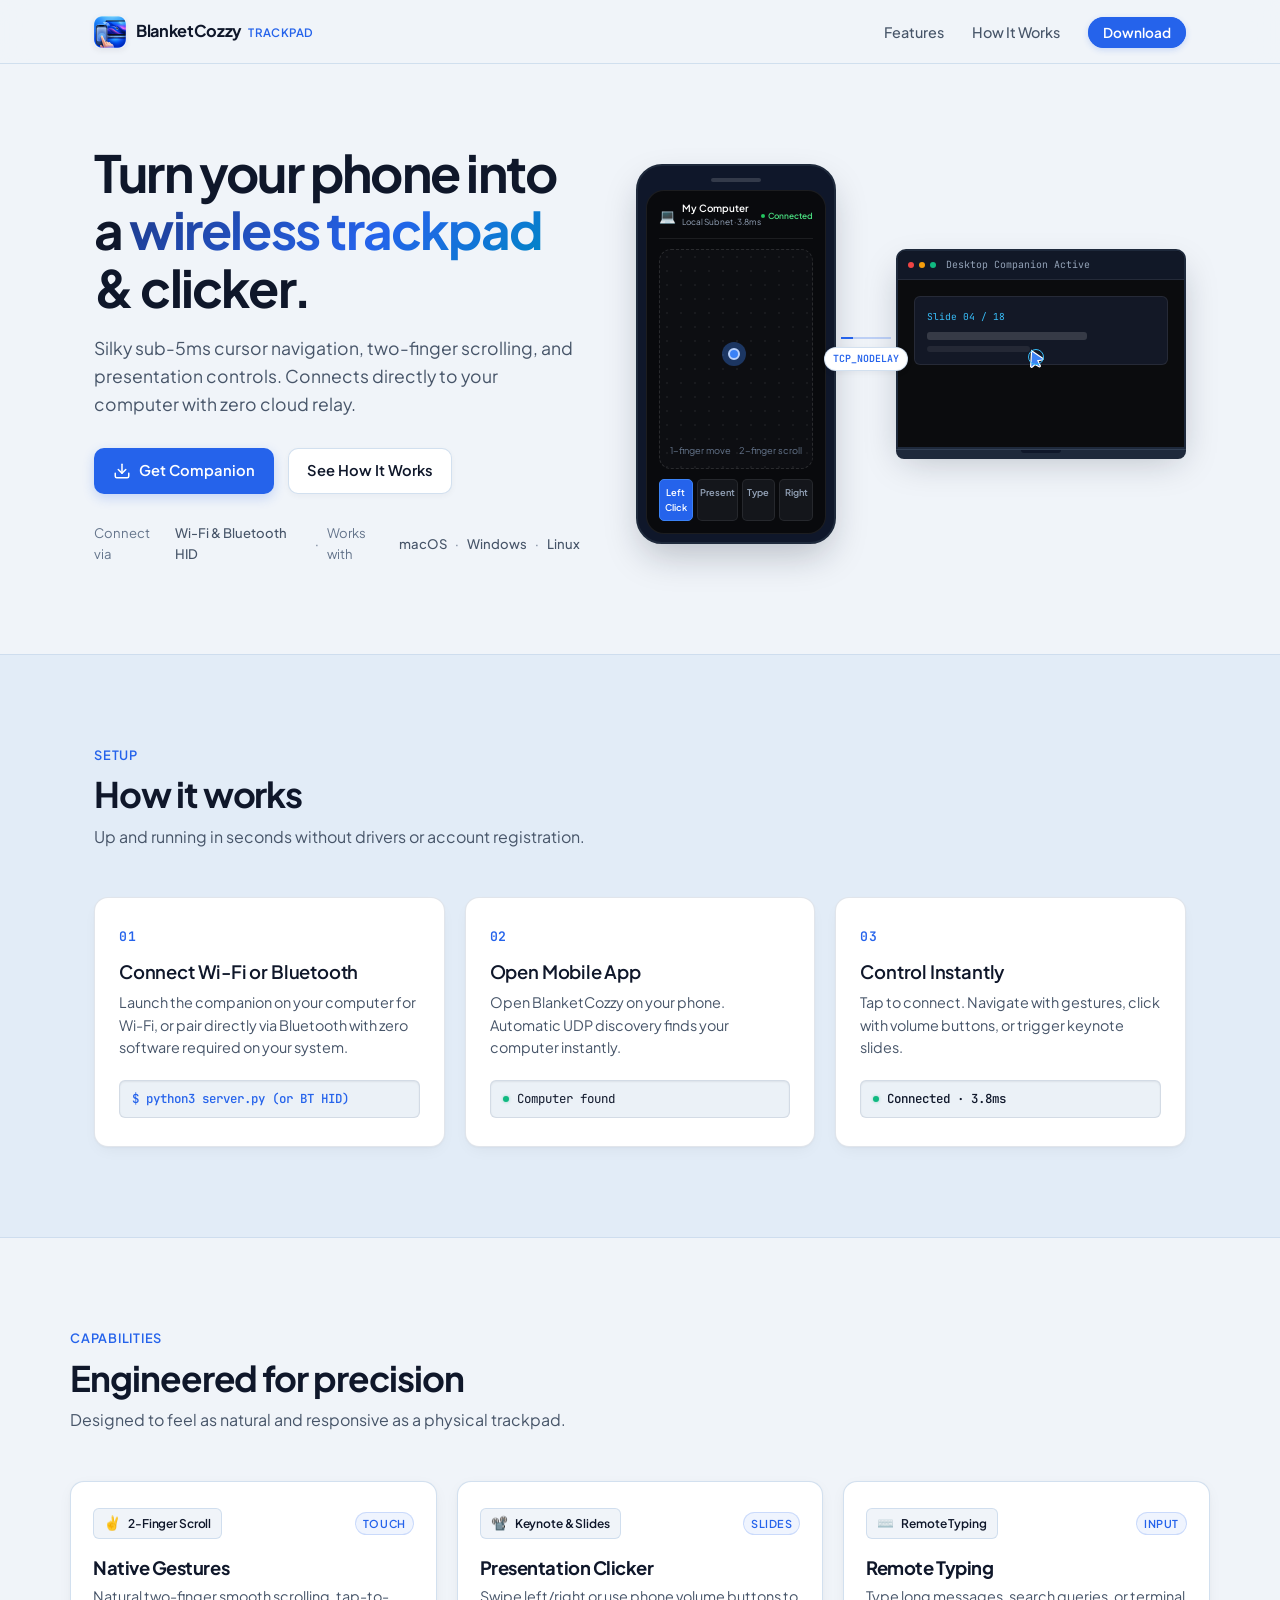
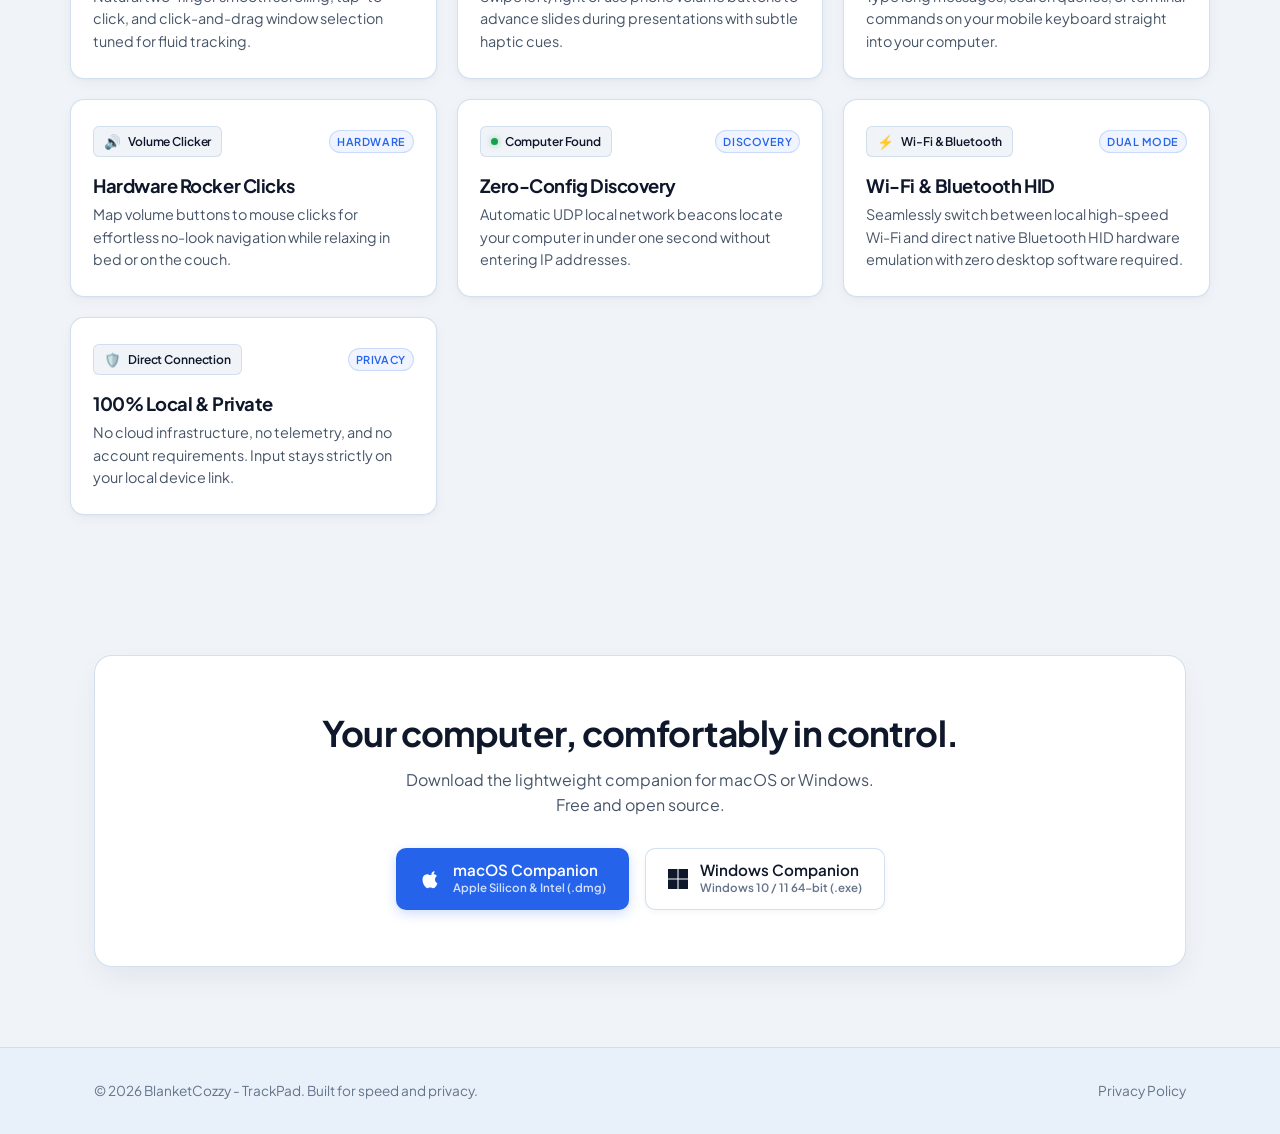
==== commit f15aceb1: "docs(website): Add Wi-Fi and Bluetooth HID dual-mode feature highlights" ====
--- a/website/index.html
+++ b/website/index.html
@@ -74,6 +74,9 @@
           </div>
 
           <div class="hero-platforms">
+            <span class="platform-label">Connect via</span>
+            <span class="platform-item">Wi-Fi &amp; Bluetooth HID</span>
+            <span class="platform-sep">·</span>
             <span class="platform-label">Works with</span>
             <span class="platform-item">macOS</span>
             <span class="platform-sep">·</span>
@@ -194,12 +197,12 @@
           <!-- Step 1 -->
           <div class="flow-step">
             <div class="flow-step-num">01</div>
-            <h3 class="flow-step-title">Run Companion</h3>
+            <h3 class="flow-step-title">Connect Wi-Fi or Bluetooth</h3>
             <p class="flow-step-desc">
-              Launch the lightweight companion on your computer (Windows or Mac). It listens on your local Wi-Fi subnet.
+              Launch the companion on your computer for Wi-Fi, or pair directly via Bluetooth with zero software required on your system.
             </p>
             <div class="flow-code-preview">
-              <code>$ python3 server.py</code>
+              <code>$ python3 server.py (or BT HID)</code>
             </div>
           </div>
 
@@ -317,18 +320,33 @@
           </p>
         </div>
 
-        <!-- Feature 6: Privacy First -->
+        <!-- Feature 6: Dual Wi-Fi & Bluetooth Mode -->
+        <div class="feature-card">
+          <div class="card-visual-header">
+            <div class="feature-badge-visual">
+              <span class="badge-icon">⚡</span>
+              <span class="badge-label">Wi-Fi &amp; Bluetooth</span>
+            </div>
+            <span class="card-tag">Dual Mode</span>
+          </div>
+          <h3 class="feature-title">Wi-Fi &amp; Bluetooth HID</h3>
+          <p class="feature-desc">
+            Seamlessly switch between local high-speed Wi-Fi and direct native Bluetooth HID hardware emulation with zero desktop software required.
+          </p>
+        </div>
+
+        <!-- Feature 7: Privacy First -->
         <div class="feature-card">
           <div class="card-visual-header">
             <div class="feature-badge-visual">
               <span class="badge-icon">🛡️</span>
-              <span class="badge-label">Local Wi-Fi Only</span>
+              <span class="badge-label">Direct Connection</span>
             </div>
             <span class="card-tag">Privacy</span>
           </div>
-          <h3 class="feature-title">100% Local & Private</h3>
-          <p class="feature-desc">
-            No cloud infrastructure, no telemetry, and no account requirements. Input stays strictly on your local router.
+          <h3 class="feature-title">100% Local &amp; Private</h3>
+          <p class="feature-desc">
+            No cloud infrastructure, no telemetry, and no account requirements. Input stays strictly on your local device link.
           </p>
         </div>
       </div>
--- a/website/styles.css
+++ b/website/styles.css
@@ -387,36 +387,42 @@
   display: flex;
   align-items: center;
   gap: 6px;
+  min-width: 0;
 }
 
 .phone-device-icon {
-  font-size: 0.9rem;
+  font-size: 0.85rem;
+  flex-shrink: 0;
 }
 
 .phone-device-name {
-  font-size: 0.72rem;
+  font-size: 0.62rem;
   font-weight: 600;
   color: #FFFFFF;
-  line-height: 1.1;
+  line-height: 1.2;
+  white-space: nowrap;
 }
 
 .phone-device-sub {
-  font-size: 0.58rem;
+  font-size: 0.52rem;
   color: #94A3B8;
+  white-space: nowrap;
 }
 
 .phone-status-pill {
   display: flex;
   align-items: center;
-  gap: 4px;
-  font-size: 0.62rem;
+  gap: 3.5px;
+  font-size: 0.52rem;
   font-weight: 600;
   color: #4ADE80;
+  white-space: nowrap;
+  flex-shrink: 0;
 }
 
 .status-dot-live {
-  width: 5px;
-  height: 5px;
+  width: 4px;
+  height: 4px;
   border-radius: 50%;
   background: #22C55E;
 }
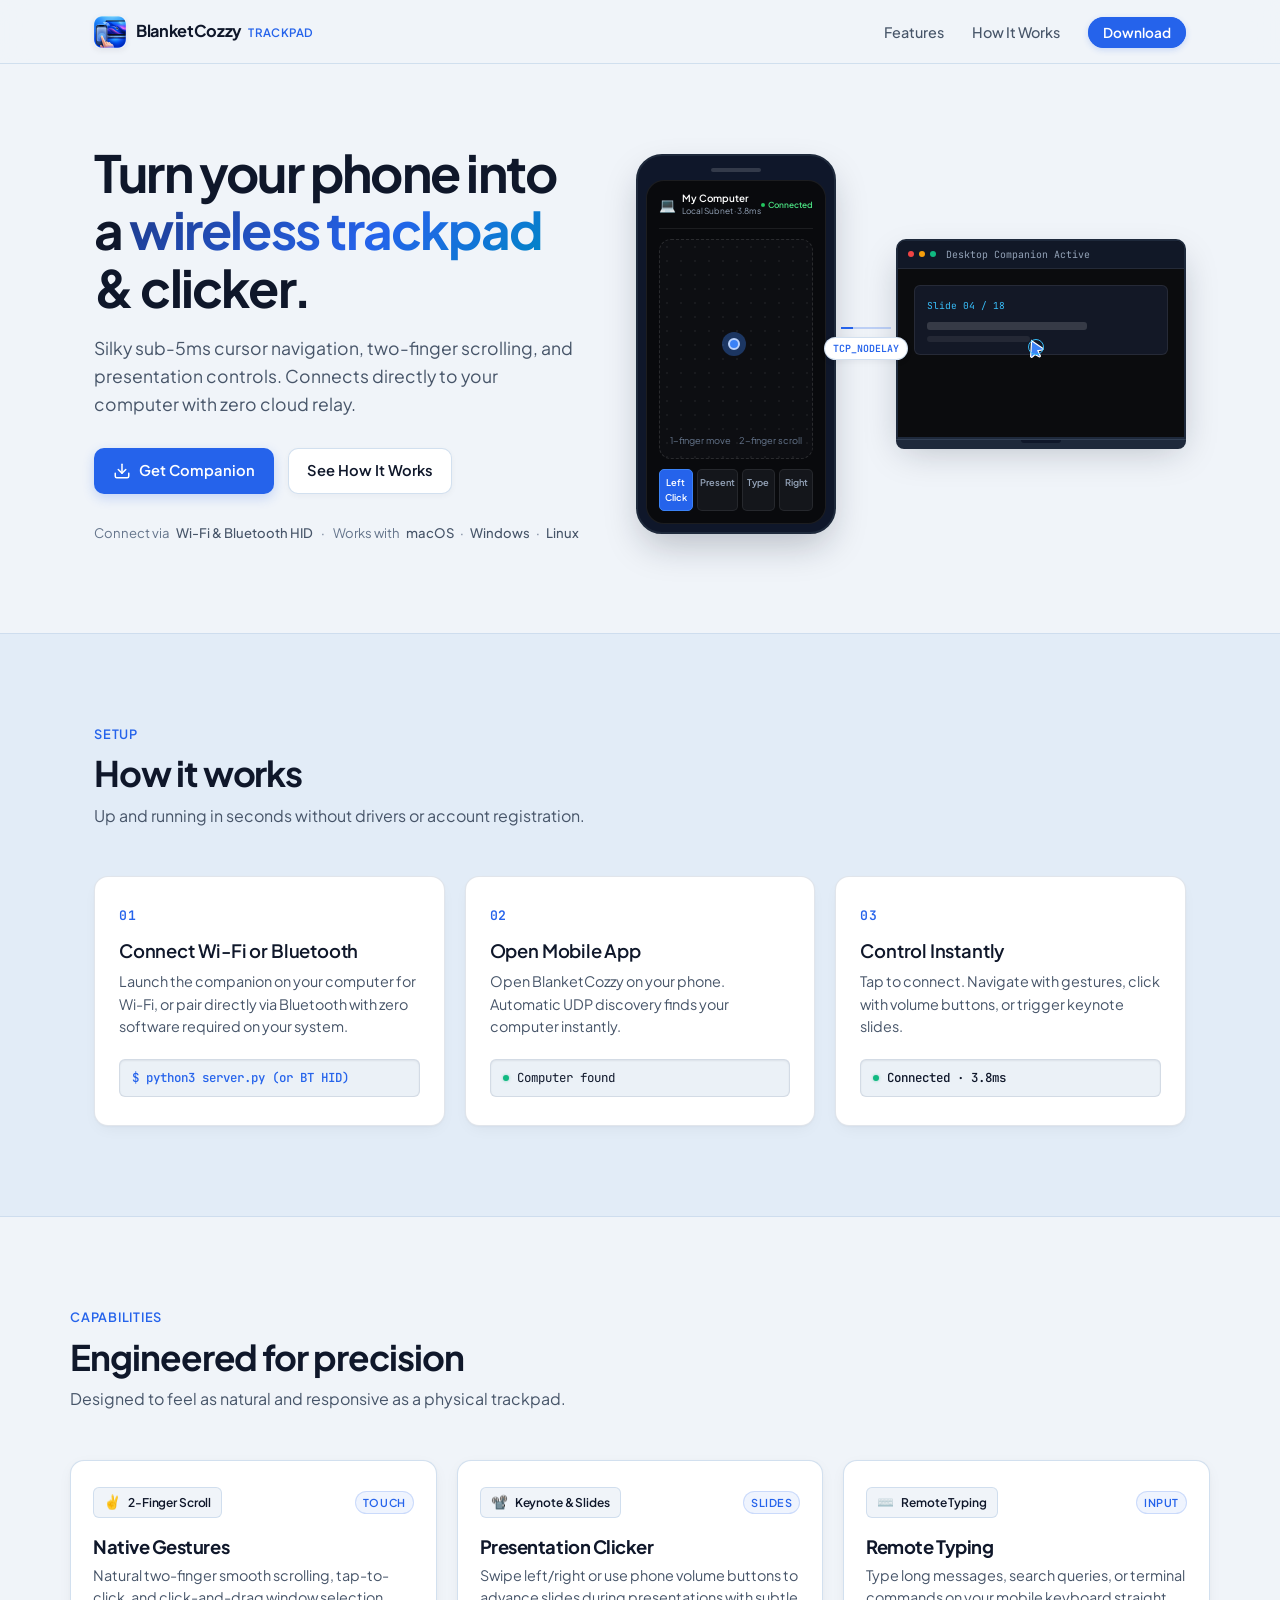
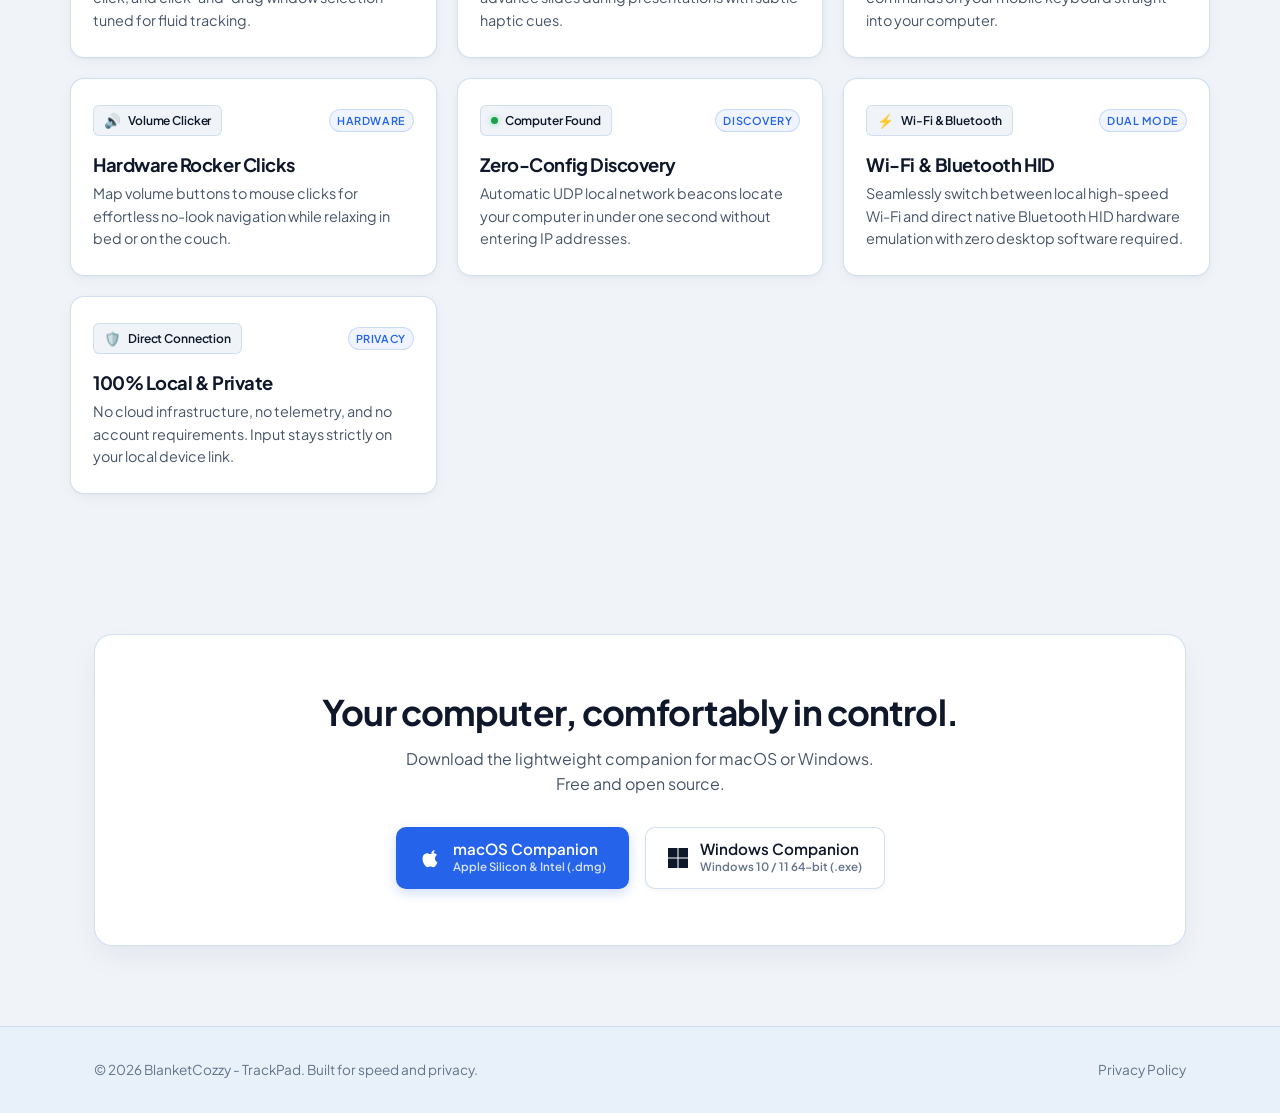
==== commit 7e6d763a: "fix: fix hero platforms alignment - group labels with their values" ====
--- a/website/index.html
+++ b/website/index.html
@@ -74,15 +74,19 @@
           </div>
 
           <div class="hero-platforms">
-            <span class="platform-label">Connect via</span>
-            <span class="platform-item">Wi-Fi &amp; Bluetooth HID</span>
-            <span class="platform-sep">·</span>
-            <span class="platform-label">Works with</span>
-            <span class="platform-item">macOS</span>
-            <span class="platform-sep">·</span>
-            <span class="platform-item">Windows</span>
-            <span class="platform-sep">·</span>
-            <span class="platform-item">Linux</span>
+            <span class="platform-group">
+              <span class="platform-label">Connect via</span>
+              <span class="platform-item">Wi-Fi &amp; Bluetooth HID</span>
+            </span>
+            <span class="platform-divider">·</span>
+            <span class="platform-group">
+              <span class="platform-label">Works with</span>
+              <span class="platform-item">macOS</span>
+              <span class="platform-sep">·</span>
+              <span class="platform-item">Windows</span>
+              <span class="platform-sep">·</span>
+              <span class="platform-item">Linux</span>
+            </span>
           </div>
         </div>
 
--- a/website/styles.css
+++ b/website/styles.css
@@ -316,15 +316,30 @@
 
 .platform-label {
   color: var(--text-muted);
+  white-space: nowrap;
 }
 
 .platform-item {
   color: var(--text-secondary);
   font-weight: 500;
+  white-space: nowrap;
 }
 
 .platform-sep {
   color: var(--text-muted);
+}
+
+.platform-group {
+  display: inline-flex;
+  align-items: center;
+  gap: 6px;
+  white-space: nowrap;
+  flex-shrink: 0;
+}
+
+.platform-divider {
+  color: var(--text-muted);
+  flex-shrink: 0;
 }
 
 /* ========================================================================= */
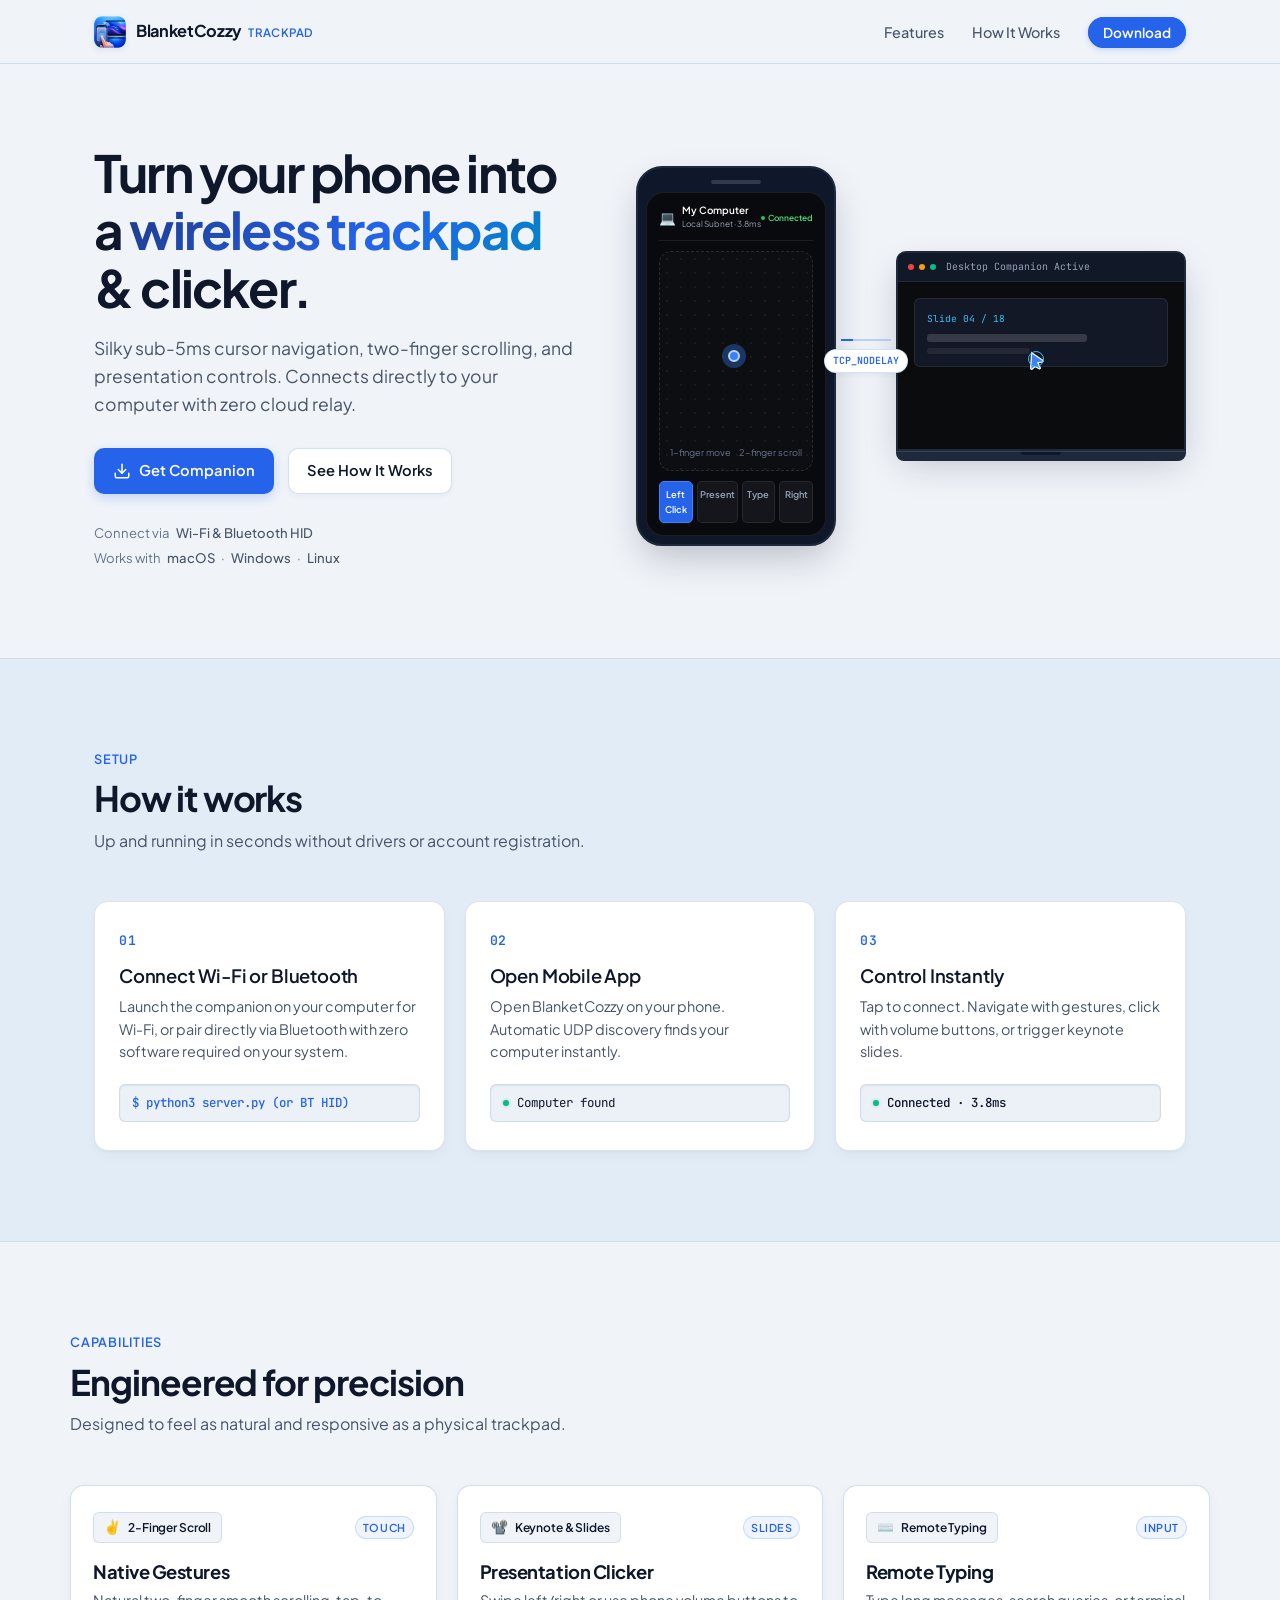
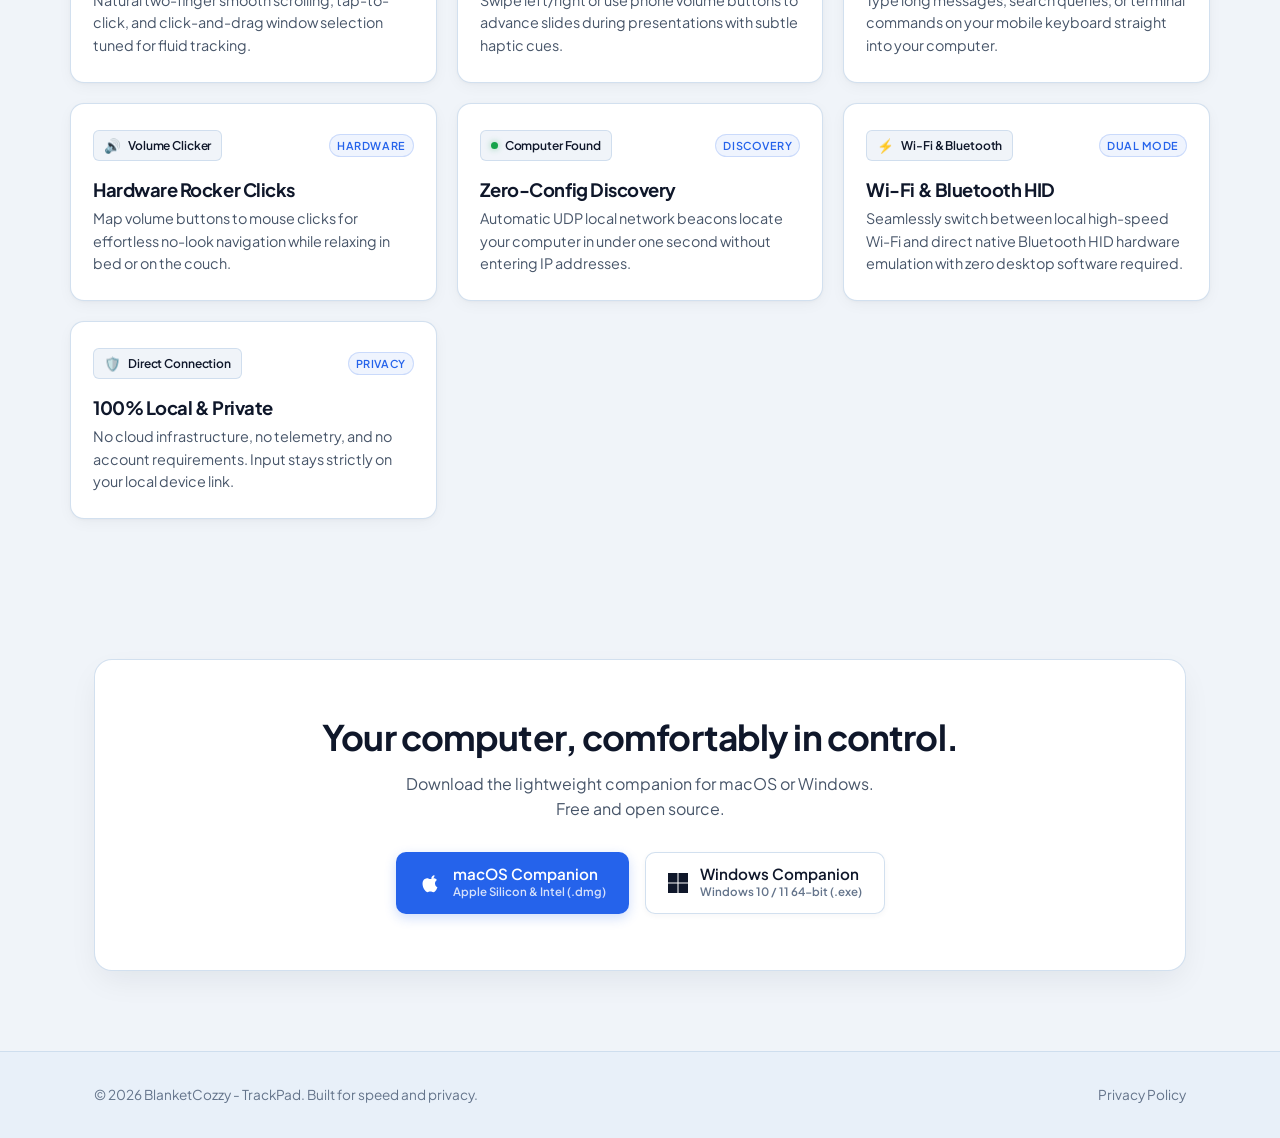
==== commit 40dda2f8: "fix: display hero platforms in two lines (connect via / works with)" ====
--- a/website/index.html
+++ b/website/index.html
@@ -78,7 +78,6 @@
               <span class="platform-label">Connect via</span>
               <span class="platform-item">Wi-Fi &amp; Bluetooth HID</span>
             </span>
-            <span class="platform-divider">·</span>
             <span class="platform-group">
               <span class="platform-label">Works with</span>
               <span class="platform-item">macOS</span>
--- a/website/styles.css
+++ b/website/styles.css
@@ -308,8 +308,9 @@
 
 .hero-platforms {
   display: flex;
-  align-items: center;
-  gap: 8px;
+  flex-direction: column;
+  align-items: flex-start;
+  gap: 4px;
   font-size: 0.82rem;
   color: var(--text-muted);
 }
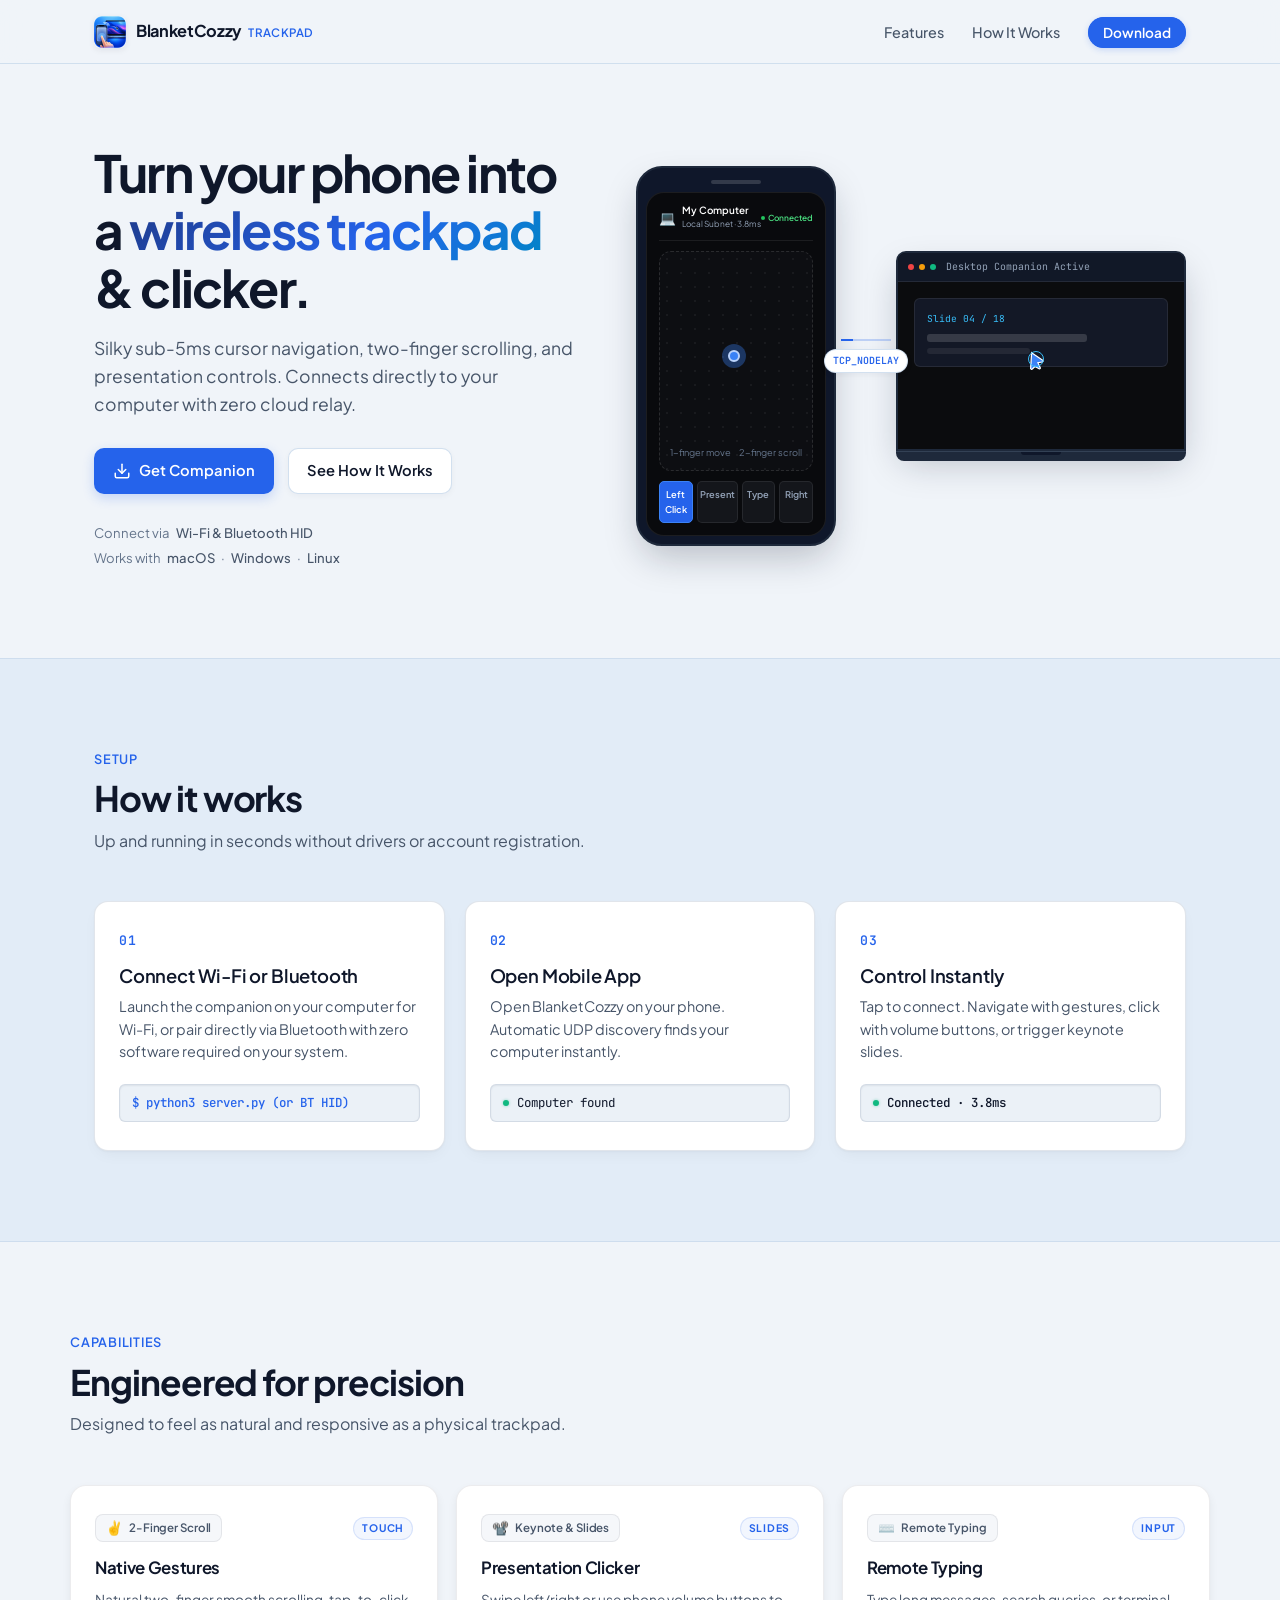
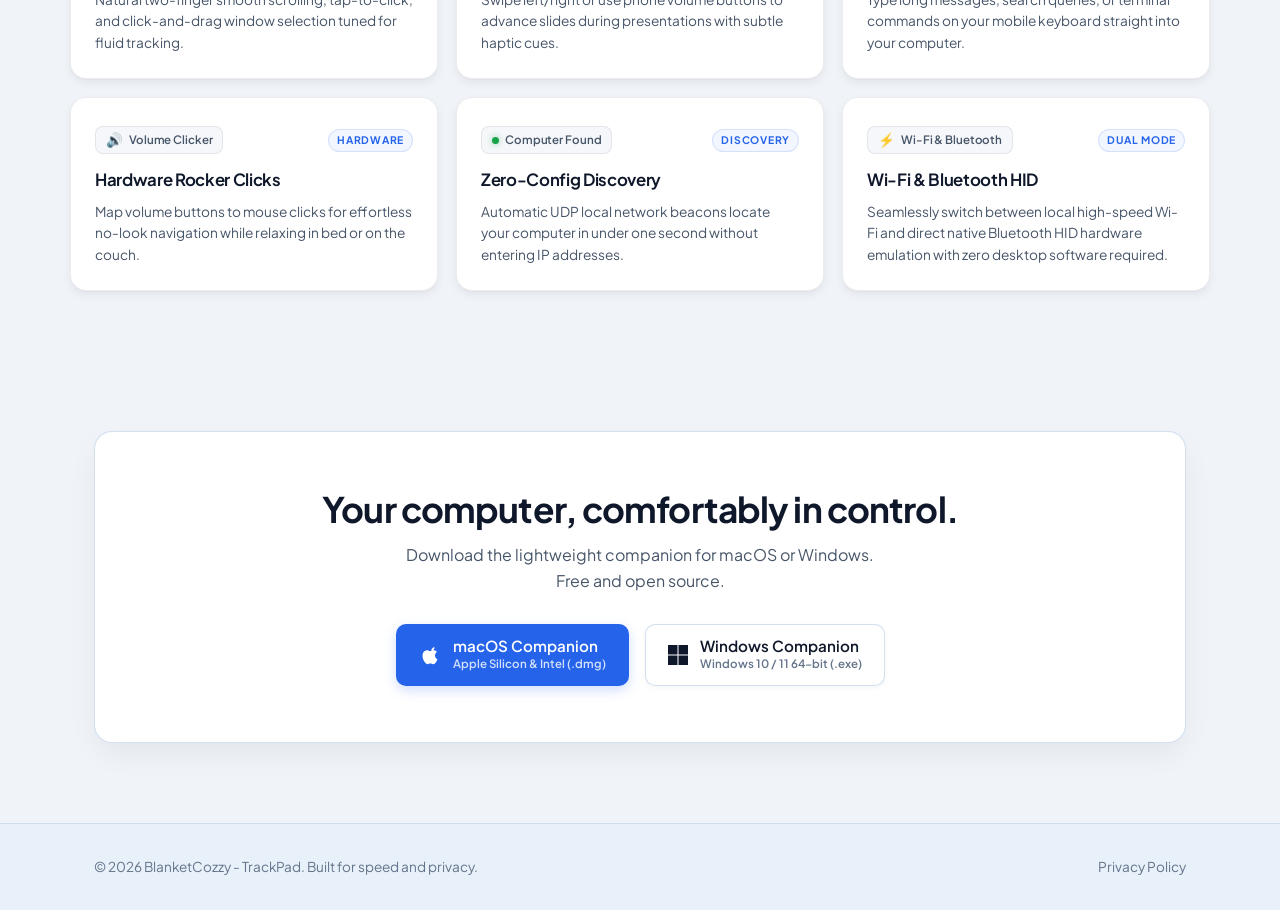
==== commit 4f35f7ae: "feat: 6 cards only with minimalist 3D hover effect" ====
--- a/website/index.html
+++ b/website/index.html
@@ -338,20 +338,6 @@
           </p>
         </div>
 
-        <!-- Feature 7: Privacy First -->
-        <div class="feature-card">
-          <div class="card-visual-header">
-            <div class="feature-badge-visual">
-              <span class="badge-icon">🛡️</span>
-              <span class="badge-label">Direct Connection</span>
-            </div>
-            <span class="card-tag">Privacy</span>
-          </div>
-          <h3 class="feature-title">100% Local &amp; Private</h3>
-          <p class="feature-desc">
-            No cloud infrastructure, no telemetry, and no account requirements. Input stays strictly on your local device link.
-          </p>
-        </div>
       </div>
     </section>
 
--- a/website/styles.css
+++ b/website/styles.css
@@ -880,54 +880,63 @@
 .showcase-grid {
   display: grid;
   grid-template-columns: repeat(3, 1fr);
-  gap: 20px;
+  gap: 18px;
 }
 
 .feature-card {
-  background: var(--bg-card);
-  border: 1px solid var(--border-subtle);
-  border-radius: var(--radius-lg);
-  padding: 26px 22px;
-  box-shadow: var(--shadow-card);
-  transition: all 0.2s ease;
+  background: #ffffff;
+  border: 1px solid rgba(15, 23, 42, 0.08);
+  border-radius: 16px;
+  padding: 28px 24px 24px;
   display: flex;
   flex-direction: column;
+  gap: 10px;
+  /* 3D base shadow */
+  box-shadow:
+    0 1px 2px rgba(15, 23, 42, 0.04),
+    0 4px 10px rgba(15, 23, 42, 0.06),
+    0 0 0 1px rgba(255,255,255,0.7) inset;
+  transition: transform 0.22s cubic-bezier(0.34, 1.56, 0.64, 1),
+              box-shadow 0.22s ease;
+  will-change: transform;
 }
 
 .feature-card:hover {
-  border-color: var(--border-hover);
-  box-shadow: var(--shadow-card-hover);
-  transform: translateY(-2px);
+  transform: translateY(-5px) scale(1.015);
+  box-shadow:
+    0 2px 4px rgba(15, 23, 42, 0.04),
+    0 12px 28px rgba(15, 23, 42, 0.10),
+    0 0 0 1px rgba(255,255,255,0.8) inset;
 }
 
 .card-visual-header {
   display: flex;
   align-items: center;
   justify-content: space-between;
-  margin-bottom: 18px;
+  margin-bottom: 6px;
 }
 
 .card-tag {
-  font-size: 0.68rem;
-  font-weight: 600;
+  font-size: 0.65rem;
+  font-weight: 700;
   text-transform: uppercase;
-  letter-spacing: 0.05em;
-  padding: 2px 7px;
-  border-radius: var(--radius-full);
-  background: rgba(37, 99, 235, 0.07);
+  letter-spacing: 0.07em;
+  padding: 2px 8px;
+  border-radius: 99px;
+  background: rgba(37, 99, 235, 0.06);
   color: var(--accent);
-  border: 1px solid rgba(37, 99, 235, 0.18);
-}
-
-/* Feature Demonstration Badges (Light Sky Theme, Clear & Legible) */
+  border: 1px solid rgba(37, 99, 235, 0.14);
+}
+
+/* Feature Demonstration Badges */
 .feature-badge-visual {
   display: inline-flex;
   align-items: center;
-  gap: 7px;
-  background: #F0F4F9;
-  border: 1px solid var(--border-subtle);
-  border-radius: var(--radius-sm);
-  padding: 5px 10px;
+  gap: 6px;
+  background: #F5F7FA;
+  border: 1px solid rgba(15, 23, 42, 0.08);
+  border-radius: 8px;
+  padding: 4px 10px;
 }
 
 .badge-icon {
@@ -936,9 +945,9 @@
 }
 
 .badge-label {
-  font-size: 0.75rem;
+  font-size: 0.72rem;
   font-weight: 600;
-  color: var(--text-primary);
+  color: var(--text-secondary);
   letter-spacing: -0.01em;
 }
 
@@ -951,14 +960,18 @@
 }
 
 .feature-title {
-  font-size: 1.15rem;
-  margin-bottom: 6px;
+  font-size: 1.05rem;
+  font-weight: 650;
+  color: var(--text-primary);
+  letter-spacing: -0.02em;
+  margin: 0;
 }
 
 .feature-desc {
-  font-size: 0.9rem;
+  font-size: 0.855rem;
   color: var(--text-secondary);
-  line-height: 1.55;
+  line-height: 1.6;
+  margin: 0;
 }
 
 /* ========================================================================= */
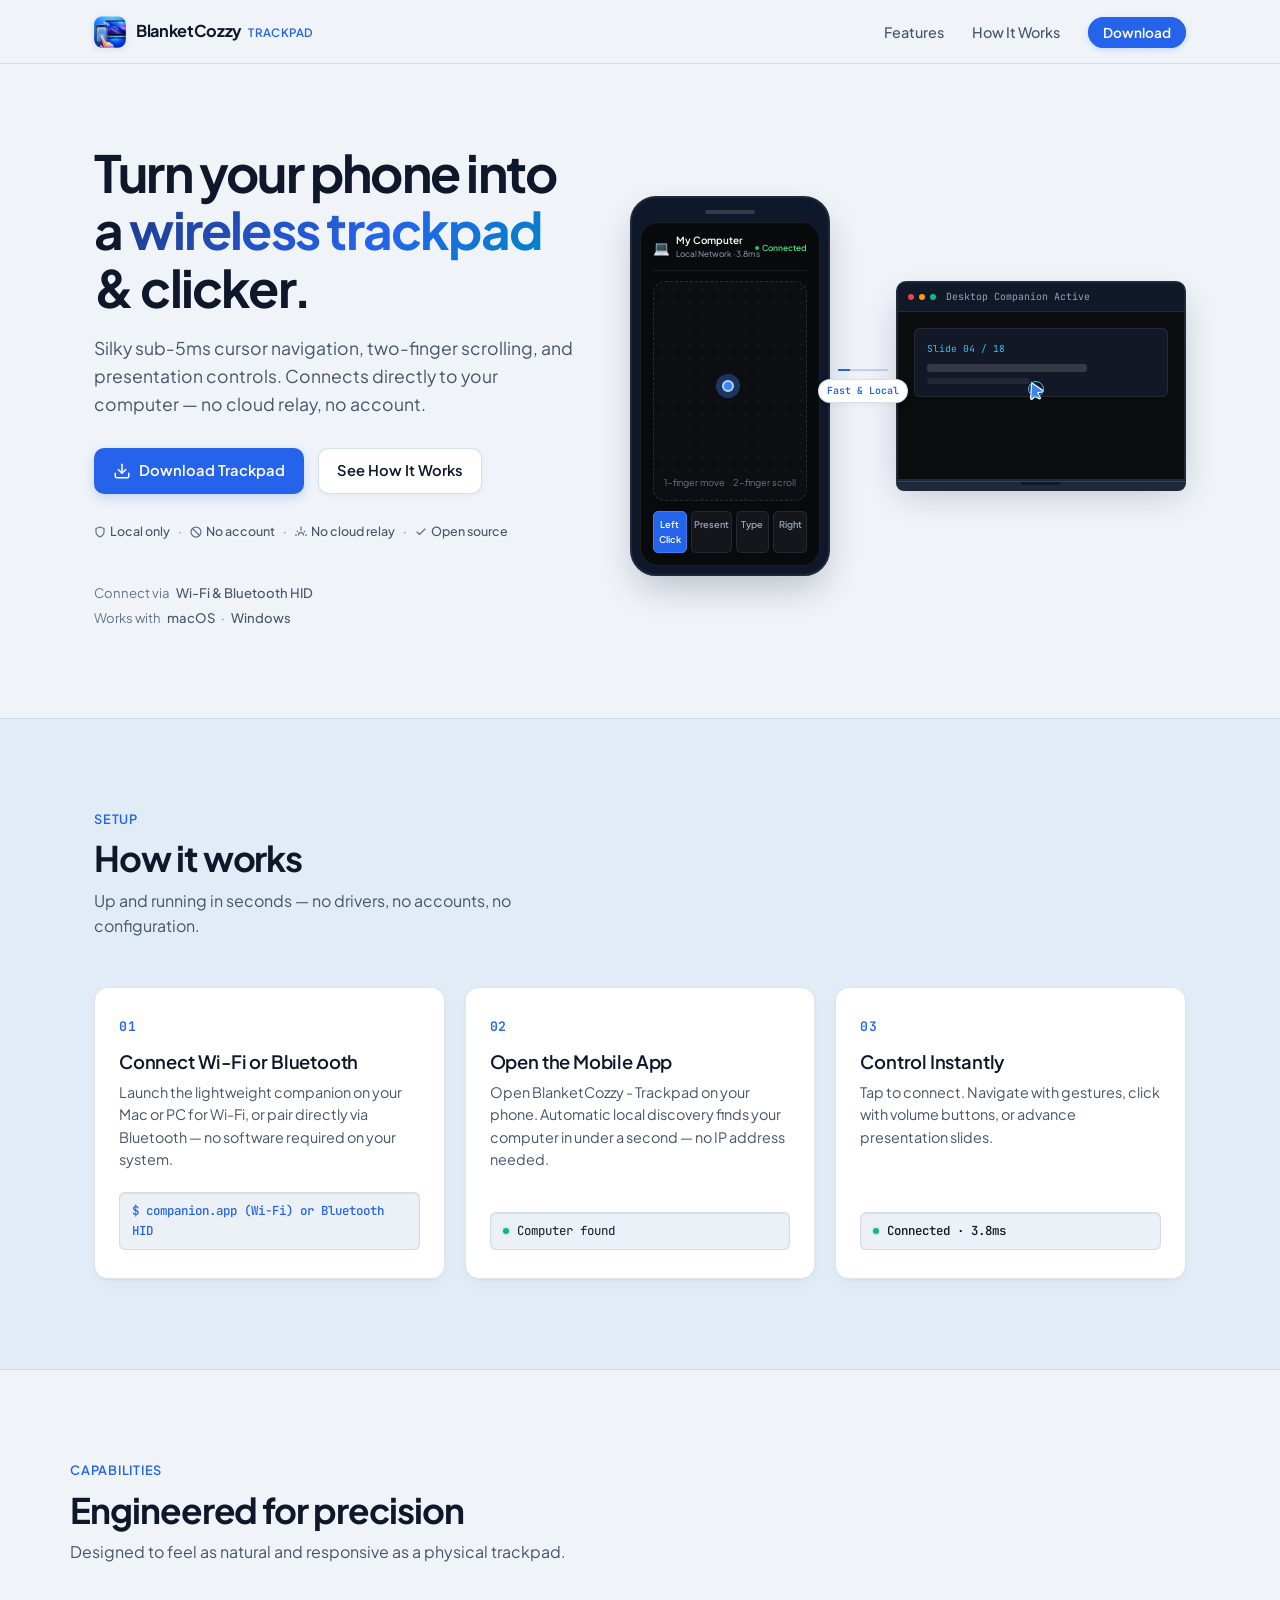
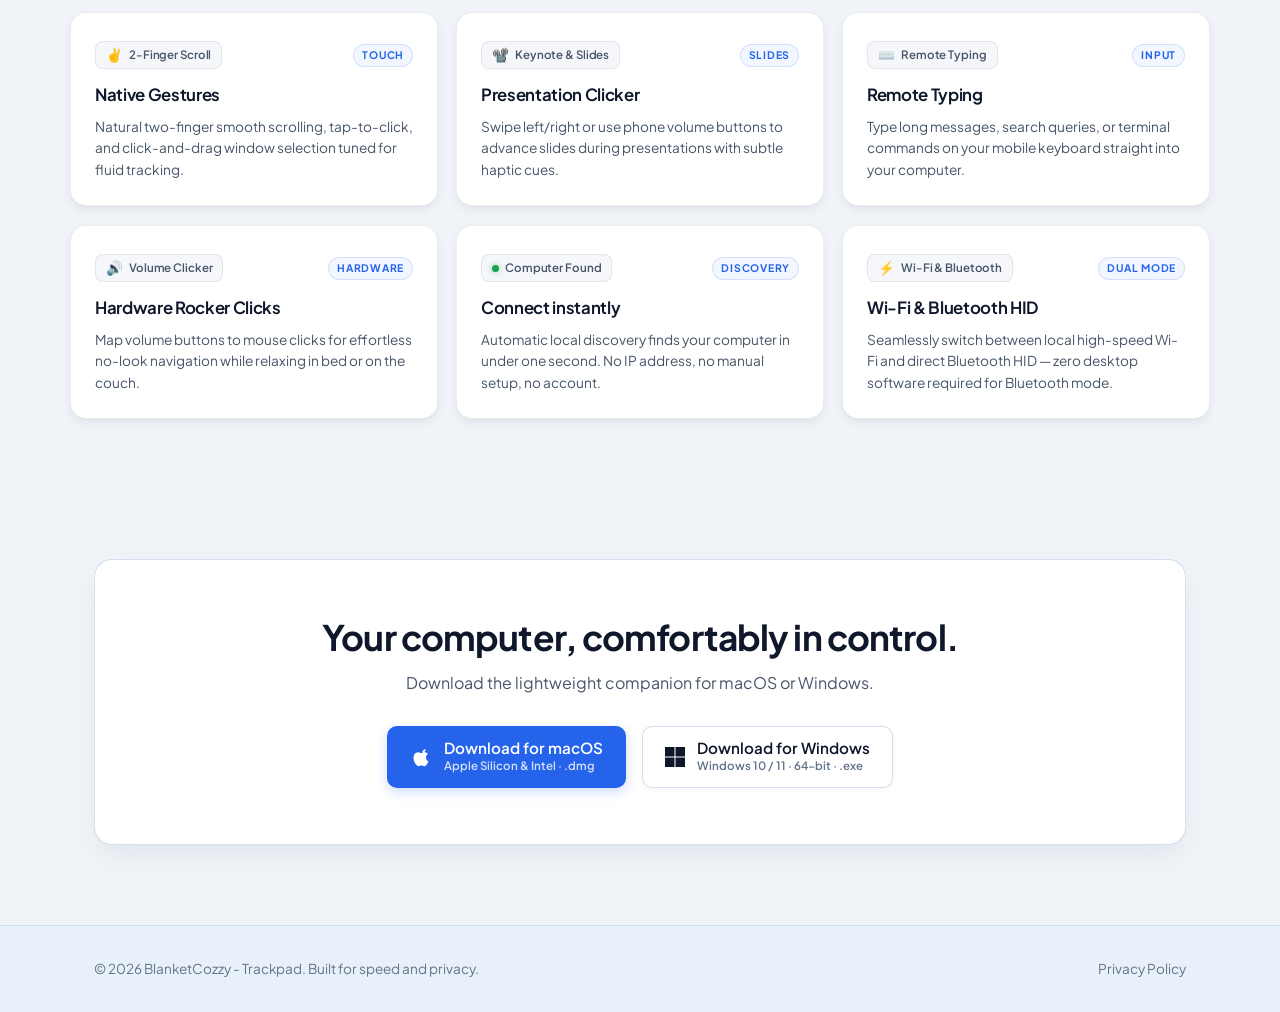
==== commit 78780eaa: "feat: full UX audit refinements — brand consistency, trust strip, a11y, privacy fix, cleanup" ====
--- a/website/index.html
+++ b/website/index.html
@@ -3,16 +3,16 @@
 <head>
   <meta charset="UTF-8">
   <meta name="viewport" content="width=device-width, initial-scale=1.0">
-  <title>BlanketCozzy - TrackPad — Wireless Mouse & Presentation Clicker</title>
-  <meta name="description" content="Turn your phone into a fluid wireless trackpad & presentation clicker with BlanketCozzy. Your computer, comfortably in control from your bed, couch, or desk.">
+  <title>BlanketCozzy - Trackpad — Wireless Trackpad & Presentation Clicker</title>
+  <meta name="description" content="Turn your phone into a wireless trackpad & presentation clicker with BlanketCozzy - Trackpad. Sub-5ms cursor navigation. No cloud. No account. Works on macOS and Windows.">
   <meta name="theme-color" content="#F0F4F9">
-  
+
   <!-- Open Graph / Social Meta -->
   <meta property="og:type" content="website">
-  <meta property="og:title" content="BlanketCozzy - TrackPad — Wireless Mouse & Presentation Clicker">
-  <meta property="og:description" content="Ultra-responsive wireless trackpad and presentation clicker for Windows and Mac. Your computer, comfortably in control.">
+  <meta property="og:title" content="BlanketCozzy - Trackpad — Wireless Trackpad & Presentation Clicker">
+  <meta property="og:description" content="Turn your phone into a wireless trackpad with sub-5ms cursor navigation. No cloud relay, no account required. macOS and Windows.">
   <meta property="og:url" content="https://remote-trackpad-website.vercel.app">
-  
+
   <link rel="stylesheet" href="styles.css">
   <link rel="icon" type="image/png" href="app_logo.png">
   <link rel="shortcut icon" href="favicon.ico">
@@ -25,15 +25,15 @@
     <div class="container nav-container">
       <a href="/" class="logo-group">
         <div class="logo-icon">
-          <img src="app_logo.png" alt="BlanketCozzy Logo" class="logo-img">
+          <img src="app_logo.png" alt="BlanketCozzy - Trackpad Logo" class="logo-img">
         </div>
         <div class="logo-title-group">
           <span class="logo-text">BlanketCozzy</span>
-          <span class="logo-sub">TrackPad</span>
+          <span class="logo-sub">Trackpad</span>
         </div>
       </a>
 
-      <nav>
+      <nav aria-label="Main navigation">
         <ul class="nav-links">
           <li><a href="#features">Features</a></li>
           <li><a href="#how-it-works">How It Works</a></li>
@@ -44,33 +44,56 @@
   </header>
 
   <main>
-    <!-- Hero Section (Split 2-Column: Copy + Product Demonstration) -->
-    <section class="hero">
+    <!-- Hero Section -->
+    <section class="hero" aria-labelledby="hero-heading">
       <div class="container hero-grid">
-        
+
         <!-- Left Column: Copy & Actions -->
         <div class="hero-content">
 
-          <h1 class="hero-title">
-            Turn your phone into a <span class="text-accent">wireless trackpad</span> & clicker.
+          <h1 id="hero-heading" class="hero-title">
+            Turn your phone into a <span class="text-accent">wireless trackpad</span> &amp; clicker.
           </h1>
 
           <p class="hero-subtitle">
-            Silky sub-5ms cursor navigation, two-finger scrolling, and presentation controls. Connects directly to your computer with zero cloud relay.
+            Silky sub-5ms cursor navigation, two-finger scrolling, and presentation controls. Connects directly to your computer — no cloud relay, no account.
           </p>
 
           <div class="hero-actions">
-            <a href="#download" class="btn btn-primary">
-              <svg width="18" height="18" viewBox="0 0 24 24" fill="none" stroke="currentColor" stroke-width="2" stroke-linecap="round" stroke-linejoin="round">
+            <a href="#download" class="btn btn-primary" id="hero-cta-primary">
+              <svg width="18" height="18" viewBox="0 0 24 24" fill="none" stroke="currentColor" stroke-width="2" stroke-linecap="round" stroke-linejoin="round" aria-hidden="true">
                 <path d="M21 15v4a2 2 0 0 1-2 2H5a2 2 0 0 1-2-2v-4"/>
                 <polyline points="7 10 12 15 17 10"/>
                 <line x1="12" y1="15" x2="12" y2="3"/>
               </svg>
-              Get Companion
+              Download Trackpad
             </a>
-            <a href="#how-it-works" class="btn btn-secondary">
+            <a href="#how-it-works" class="btn btn-secondary" id="hero-cta-secondary">
               See How It Works
             </a>
+          </div>
+
+          <!-- Trust Strip -->
+          <div class="trust-strip" role="list" aria-label="Key trust signals">
+            <span class="trust-item" role="listitem">
+              <svg width="12" height="12" viewBox="0 0 24 24" fill="none" stroke="currentColor" stroke-width="2.5" stroke-linecap="round" stroke-linejoin="round" aria-hidden="true"><path d="M12 22s8-4 8-10V5l-8-3-8 3v7c0 6 8 10 8 10z"/></svg>
+              Local only
+            </span>
+            <span class="trust-sep" aria-hidden="true">·</span>
+            <span class="trust-item" role="listitem">
+              <svg width="12" height="12" viewBox="0 0 24 24" fill="none" stroke="currentColor" stroke-width="2.5" stroke-linecap="round" stroke-linejoin="round" aria-hidden="true"><circle cx="12" cy="12" r="10"/><line x1="4.93" y1="4.93" x2="19.07" y2="19.07"/></svg>
+              No account
+            </span>
+            <span class="trust-sep" aria-hidden="true">·</span>
+            <span class="trust-item" role="listitem">
+              <svg width="12" height="12" viewBox="0 0 24 24" fill="none" stroke="currentColor" stroke-width="2.5" stroke-linecap="round" stroke-linejoin="round" aria-hidden="true"><path d="M17 18a5 5 0 0 0-10 0"/><line x1="12" y1="2" x2="12" y2="9"/><line x1="4.22" y1="10.22" x2="5.64" y2="11.64"/><line x1="1" y1="18" x2="3" y2="18"/><line x1="21" y1="18" x2="23" y2="18"/><line x1="18.36" y1="11.64" x2="19.78" y2="10.22"/></svg>
+              No cloud relay
+            </span>
+            <span class="trust-sep" aria-hidden="true">·</span>
+            <span class="trust-item" role="listitem">
+              <svg width="12" height="12" viewBox="0 0 24 24" fill="none" stroke="currentColor" stroke-width="2.5" stroke-linecap="round" stroke-linejoin="round" aria-hidden="true"><polyline points="20 6 9 17 4 12"/></svg>
+              Open source
+            </span>
           </div>
 
           <div class="hero-platforms">
@@ -83,40 +106,38 @@
               <span class="platform-item">macOS</span>
               <span class="platform-sep">·</span>
               <span class="platform-item">Windows</span>
-              <span class="platform-sep">·</span>
-              <span class="platform-item">Linux</span>
-            </span>
-          </div>
-        </div>
-
-        <!-- Right Column: Restrained Technical Demonstration -->
+            </span>
+          </div>
+        </div>
+
+        <!-- Right Column: Product Demonstration -->
         <div class="hero-visual">
           <div class="demo-stage">
-            
+
             <!-- 1. The Phone Mockup -->
-            <div class="phone-mockup">
+            <div class="phone-mockup" role="img" aria-label="Phone showing BlanketCozzy - Trackpad app with connected status">
               <div class="phone-notch"></div>
               <div class="phone-screen">
-                
+
                 <!-- Phone Header -->
                 <div class="phone-header">
                   <div class="phone-device-info">
-                    <span class="phone-device-icon">💻</span>
+                    <span class="phone-device-icon" aria-hidden="true">💻</span>
                     <div>
                       <div class="phone-device-name">My Computer</div>
-                      <div class="phone-device-sub">Local Subnet · 3.8ms</div>
+                      <div class="phone-device-sub">Local Network · 3.8ms</div>
                     </div>
                   </div>
                   <div class="phone-status-pill">
-                    <span class="status-dot-live"></span>
+                    <span class="status-dot-live" aria-hidden="true"></span>
                     <span>Connected</span>
                   </div>
                 </div>
 
                 <!-- Phone Touchpad Surface -->
-                <div class="phone-touchpad">
+                <div class="phone-touchpad" aria-hidden="true">
                   <div class="touchpad-grid"></div>
-                  
+
                   <!-- Animated Touch Finger -->
                   <div class="animated-touch-finger">
                     <div class="touch-ripple"></div>
@@ -131,7 +152,7 @@
                 </div>
 
                 <!-- Phone Dock Bar -->
-                <div class="phone-dock">
+                <div class="phone-dock" aria-hidden="true">
                   <div class="dock-btn active">Left Click</div>
                   <div class="dock-btn">Present</div>
                   <div class="dock-btn">Type</div>
@@ -142,20 +163,20 @@
             </div>
 
             <!-- 2. Connection Bridge -->
-            <div class="wifi-bridge">
+            <div class="wifi-bridge" aria-hidden="true">
               <div class="wifi-line">
                 <div class="wifi-packet"></div>
               </div>
               <div class="wifi-badge">
-                <span>TCP_NODELAY</span>
+                <span>Fast &amp; Local</span>
               </div>
             </div>
 
             <!-- 3. The Laptop Mockup with Live Moving Cursor -->
-            <div class="laptop-mockup">
+            <div class="laptop-mockup" role="img" aria-label="Laptop showing cursor being controlled remotely">
               <div class="laptop-screen">
                 <div class="laptop-topbar">
-                  <div class="window-dots">
+                  <div class="window-dots" aria-hidden="true">
                     <span class="dot-red"></span>
                     <span class="dot-yellow"></span>
                     <span class="dot-green"></span>
@@ -170,7 +191,7 @@
                   </div>
 
                   <!-- Live animated cursor on laptop following phone gestures -->
-                  <div class="animated-cursor">
+                  <div class="animated-cursor" aria-hidden="true">
                     <svg width="20" height="20" viewBox="0 0 24 24" fill="none">
                       <path d="M5.5 3.2L18.8 12.2C19.7 12.8 19.4 14.2 18.3 14.4L13.1 15.3L15.9 21.2C16.3 22.1 15.4 23 14.5 22.5L9.6 19.8L6.4 22.8C5.6 23.5 4.3 22.9 4.4 21.8L5.5 3.2Z" fill="#3B82F6" stroke="#FFFFFF" stroke-width="1.5"/>
                     </svg>
@@ -187,13 +208,13 @@
       </div>
     </section>
 
-    <!-- How It Works Section (Process Only) -->
-    <section id="how-it-works" class="setup-section">
+    <!-- How It Works Section -->
+    <section id="how-it-works" class="setup-section" aria-labelledby="how-it-works-heading">
       <div class="container">
         <div class="section-header">
           <div class="section-eyebrow">Setup</div>
-          <h2 class="section-title">How it works</h2>
-          <p class="section-subtitle">Up and running in seconds without drivers or account registration.</p>
+          <h2 id="how-it-works-heading" class="section-title">How it works</h2>
+          <p class="section-subtitle">Up and running in seconds — no drivers, no accounts, no configuration.</p>
         </div>
 
         <div class="flow-pipeline">
@@ -202,19 +223,19 @@
             <div class="flow-step-num">01</div>
             <h3 class="flow-step-title">Connect Wi-Fi or Bluetooth</h3>
             <p class="flow-step-desc">
-              Launch the companion on your computer for Wi-Fi, or pair directly via Bluetooth with zero software required on your system.
+              Launch the lightweight companion on your Mac or PC for Wi-Fi, or pair directly via Bluetooth — no software required on your system.
             </p>
             <div class="flow-code-preview">
-              <code>$ python3 server.py (or BT HID)</code>
+              <code>$ companion.app (Wi-Fi) or Bluetooth HID</code>
             </div>
           </div>
 
           <!-- Step 2 -->
           <div class="flow-step">
             <div class="flow-step-num">02</div>
-            <h3 class="flow-step-title">Open Mobile App</h3>
+            <h3 class="flow-step-title">Open the Mobile App</h3>
             <p class="flow-step-desc">
-              Open BlanketCozzy on your phone. Automatic UDP discovery finds your computer instantly.
+              Open BlanketCozzy - Trackpad on your phone. Automatic local discovery finds your computer in under a second — no IP address needed.
             </p>
             <div class="flow-card-preview">
               <span class="device-dot"></span>
@@ -227,7 +248,7 @@
             <div class="flow-step-num">03</div>
             <h3 class="flow-step-title">Control Instantly</h3>
             <p class="flow-step-desc">
-              Tap to connect. Navigate with gestures, click with volume buttons, or trigger keynote slides.
+              Tap to connect. Navigate with gestures, click with volume buttons, or advance presentation slides.
             </p>
             <div class="flow-status-preview">
               <span class="device-dot"></span>
@@ -239,11 +260,11 @@
       </div>
     </section>
 
-    <!-- Features Section (Unique Capabilities, Concise) -->
-    <section id="features" class="container features-section">
+    <!-- Features Section -->
+    <section id="features" class="container features-section" aria-labelledby="features-heading">
       <div class="section-header">
         <div class="section-eyebrow">Capabilities</div>
-        <h2 class="section-title">Engineered for precision</h2>
+        <h2 id="features-heading" class="section-title">Engineered for precision</h2>
         <p class="section-subtitle">Designed to feel as natural and responsive as a physical trackpad.</p>
       </div>
 
@@ -252,7 +273,7 @@
         <div class="feature-card">
           <div class="card-visual-header">
             <div class="feature-badge-visual">
-              <span class="badge-icon">✌️</span>
+              <span class="badge-icon" aria-hidden="true">✌️</span>
               <span class="badge-label">2-Finger Scroll</span>
             </div>
             <span class="card-tag">Touch</span>
@@ -267,8 +288,8 @@
         <div class="feature-card">
           <div class="card-visual-header">
             <div class="feature-badge-visual">
-              <span class="badge-icon">📽️</span>
-              <span class="badge-label">Keynote & Slides</span>
+              <span class="badge-icon" aria-hidden="true">📽️</span>
+              <span class="badge-label">Keynote &amp; Slides</span>
             </div>
             <span class="card-tag">Slides</span>
           </div>
@@ -282,7 +303,7 @@
         <div class="feature-card">
           <div class="card-visual-header">
             <div class="feature-badge-visual">
-              <span class="badge-icon">⌨️</span>
+              <span class="badge-icon" aria-hidden="true">⌨️</span>
               <span class="badge-label">Remote Typing</span>
             </div>
             <span class="card-tag">Input</span>
@@ -293,11 +314,11 @@
           </p>
         </div>
 
-        <!-- Feature 4: Couch & Blanket Mode -->
-        <div class="feature-card">
-          <div class="card-visual-header">
-            <div class="feature-badge-visual">
-              <span class="badge-icon">🔊</span>
+        <!-- Feature 4: Hardware Rocker Clicks -->
+        <div class="feature-card">
+          <div class="card-visual-header">
+            <div class="feature-badge-visual">
+              <span class="badge-icon" aria-hidden="true">🔊</span>
               <span class="badge-label">Volume Clicker</span>
             </div>
             <span class="card-tag">Hardware</span>
@@ -312,14 +333,14 @@
         <div class="feature-card">
           <div class="card-visual-header">
             <div class="feature-badge-visual">
-              <span class="badge-dot-online"></span>
+              <span class="badge-dot-online" aria-hidden="true"></span>
               <span class="badge-label">Computer Found</span>
             </div>
             <span class="card-tag">Discovery</span>
           </div>
-          <h3 class="feature-title">Zero-Config Discovery</h3>
-          <p class="feature-desc">
-            Automatic UDP local network beacons locate your computer in under one second without entering IP addresses.
+          <h3 class="feature-title">Connect instantly</h3>
+          <p class="feature-desc">
+            Automatic local discovery finds your computer in under one second. No IP address, no manual setup, no account.
           </p>
         </div>
 
@@ -327,49 +348,49 @@
         <div class="feature-card">
           <div class="card-visual-header">
             <div class="feature-badge-visual">
-              <span class="badge-icon">⚡</span>
+              <span class="badge-icon" aria-hidden="true">⚡</span>
               <span class="badge-label">Wi-Fi &amp; Bluetooth</span>
             </div>
             <span class="card-tag">Dual Mode</span>
           </div>
           <h3 class="feature-title">Wi-Fi &amp; Bluetooth HID</h3>
           <p class="feature-desc">
-            Seamlessly switch between local high-speed Wi-Fi and direct native Bluetooth HID hardware emulation with zero desktop software required.
+            Seamlessly switch between local high-speed Wi-Fi and direct Bluetooth HID — zero desktop software required for Bluetooth mode.
           </p>
         </div>
 
       </div>
     </section>
 
-    <!-- Final CTA Section (Single Purpose: Get Product) -->
-    <section id="download" class="container download-container">
+    <!-- Download Section -->
+    <section id="download" class="container download-container" aria-labelledby="download-heading">
       <div class="launch-cta-card">
-        <h2 class="launch-cta-title">Your computer, comfortably in control.</h2>
+        <h2 id="download-heading" class="launch-cta-title">Your computer, comfortably in control.</h2>
         <p class="launch-cta-desc">
-          Download the lightweight companion for macOS or Windows. Free and open source.
+          Download the lightweight companion for macOS or Windows.
         </p>
-        
+
         <div class="cta-download-grid">
-          <a href="downloads/BlanketCozzy-macOS.dmg" class="btn btn-primary btn-cta" download="BlanketCozzy-macOS.dmg">
+          <a href="downloads/BlanketCozzy-macOS.dmg" class="btn btn-primary btn-cta" download="BlanketCozzy-macOS.dmg" id="download-macos">
             <span class="btn-icon">
               <svg width="22" height="22" viewBox="0 0 24 24" fill="currentColor" aria-hidden="true">
                 <path d="M18.71 19.5c-.83 1.24-1.71 2.45-3.05 2.47-1.34.03-1.77-.79-3.29-.79-1.53 0-2 .77-3.27.82-1.31.05-2.3-1.32-3.14-2.53C4.25 17 2.94 12.45 4.7 9.39c.87-1.52 2.43-2.48 4.12-2.51 1.28-.02 2.5.87 3.29.87.78 0 2.26-1.07 3.81-.91.65.03 2.47.26 3.64 1.98-.09.06-2.17 1.28-2.15 3.81.03 3.02 2.65 4.03 2.68 4.04-.03.07-.42 1.44-1.38 2.83M15.97 6.37c.62-.75 1.04-1.8 0.92-2.85-.9.04-1.99.6-2.63 1.35-.57.66-.99 1.72-.86 2.74 1.01.08 2.01-.54 2.57-1.24"/>
               </svg>
             </span>
             <div class="btn-cta-text">
-              <span class="btn-title">macOS Companion</span>
-              <span class="btn-subtitle">Apple Silicon & Intel (.dmg)</span>
+              <span class="btn-title">Download for macOS</span>
+              <span class="btn-subtitle">Apple Silicon &amp; Intel · .dmg</span>
             </div>
           </a>
-          <a href="downloads/BlanketCozzy-Windows.exe" class="btn btn-secondary btn-cta" download="BlanketCozzy-Windows.exe">
+          <a href="downloads/BlanketCozzy-Windows.exe" class="btn btn-secondary btn-cta" download="BlanketCozzy-Windows.exe" id="download-windows">
             <span class="btn-icon">
               <svg width="20" height="20" viewBox="0 0 24 24" fill="currentColor" aria-hidden="true">
                 <path d="M0 0h11.377v11.372H0zm12.623 0H24v11.372H12.623zM0 12.623h11.377V24H0zm12.623 0H24V24H12.623z"/>
               </svg>
             </span>
             <div class="btn-cta-text">
-              <span class="btn-title">Windows Companion</span>
-              <span class="btn-subtitle">Windows 10 / 11 64-bit (.exe)</span>
+              <span class="btn-title">Download for Windows</span>
+              <span class="btn-subtitle">Windows 10 / 11 · 64-bit · .exe</span>
             </div>
           </a>
         </div>
@@ -377,11 +398,11 @@
     </section>
   </main>
 
-  <!-- Clean Minimal Footer -->
+  <!-- Footer -->
   <footer class="footer">
     <div class="container footer-content">
       <p class="footer-text">
-        © 2026 BlanketCozzy - TrackPad. Built for speed and privacy.
+        © 2026 BlanketCozzy - Trackpad. Built for speed and privacy.
       </p>
       <div class="footer-links">
         <a href="privacy.html">Privacy Policy</a>
--- a/website/styles.css
+++ b/website/styles.css
@@ -313,6 +313,46 @@
   gap: 4px;
   font-size: 0.82rem;
   color: var(--text-muted);
+  margin-top: 20px;
+}
+
+/* Trust Strip */
+.trust-strip {
+  display: flex;
+  align-items: center;
+  flex-wrap: wrap;
+  gap: 8px;
+  margin-bottom: 20px;
+  font-size: 0.78rem;
+  color: var(--text-muted);
+}
+
+.trust-item {
+  display: inline-flex;
+  align-items: center;
+  gap: 4px;
+  font-weight: 500;
+  color: var(--text-secondary);
+}
+
+.trust-item svg {
+  flex-shrink: 0;
+  color: var(--text-muted);
+}
+
+.trust-link {
+  text-decoration: none;
+  color: var(--text-secondary);
+  transition: color 0.15s ease;
+}
+
+.trust-link:hover {
+  color: var(--accent);
+}
+
+.trust-sep {
+  color: var(--text-muted);
+  user-select: none;
 }
 
 .platform-label {
@@ -1052,9 +1092,9 @@
   color: var(--text-muted);
 }
 
-/* ========================================================================= */
-/* FOOTER                                                                    */
-/* ========================================================================= */
+/* =========================================================================
+ * FOOTER
+ * ========================================================================= */
 .footer {
   border-top: 1px solid var(--border-subtle);
   padding: 32px 0;
@@ -1089,6 +1129,34 @@
 
 .footer-links a:hover {
   color: var(--text-primary);
+}
+
+.footer-github {
+  display: inline-flex;
+  align-items: center;
+  gap: 5px;
+}
+
+/* Download footnote */
+.download-footnote {
+  margin-top: 20px;
+  font-size: 0.78rem;
+  color: var(--text-muted);
+  text-align: center;
+}
+
+.github-link {
+  display: inline-flex;
+  align-items: center;
+  gap: 4px;
+  color: var(--text-secondary);
+  text-decoration: none;
+  font-weight: 500;
+  transition: color 0.15s ease;
+}
+
+.github-link:hover {
+  color: var(--accent);
 }
 
 /* ========================================================================= */
@@ -1177,11 +1245,15 @@
   .hero-actions {
     justify-content: center;
   }
-  
+
+  .trust-strip {
+    justify-content: center;
+  }
+
   .hero-platforms {
-    justify-content: center;
-  }
-  
+    align-items: center;
+  }
+
   .flow-pipeline {
     grid-template-columns: 1fr;
   }
@@ -1241,3 +1313,17 @@
     text-align: center;
   }
 }
+
+/* =========================================================================
+ * REDUCED MOTION — accessibility
+ * ========================================================================= */
+@media (prefers-reduced-motion: reduce) {
+  *,
+  *::before,
+  *::after {
+    animation-duration: 0.01ms !important;
+    animation-iteration-count: 1 !important;
+    transition-duration: 0.01ms !important;
+    scroll-behavior: auto !important;
+  }
+}
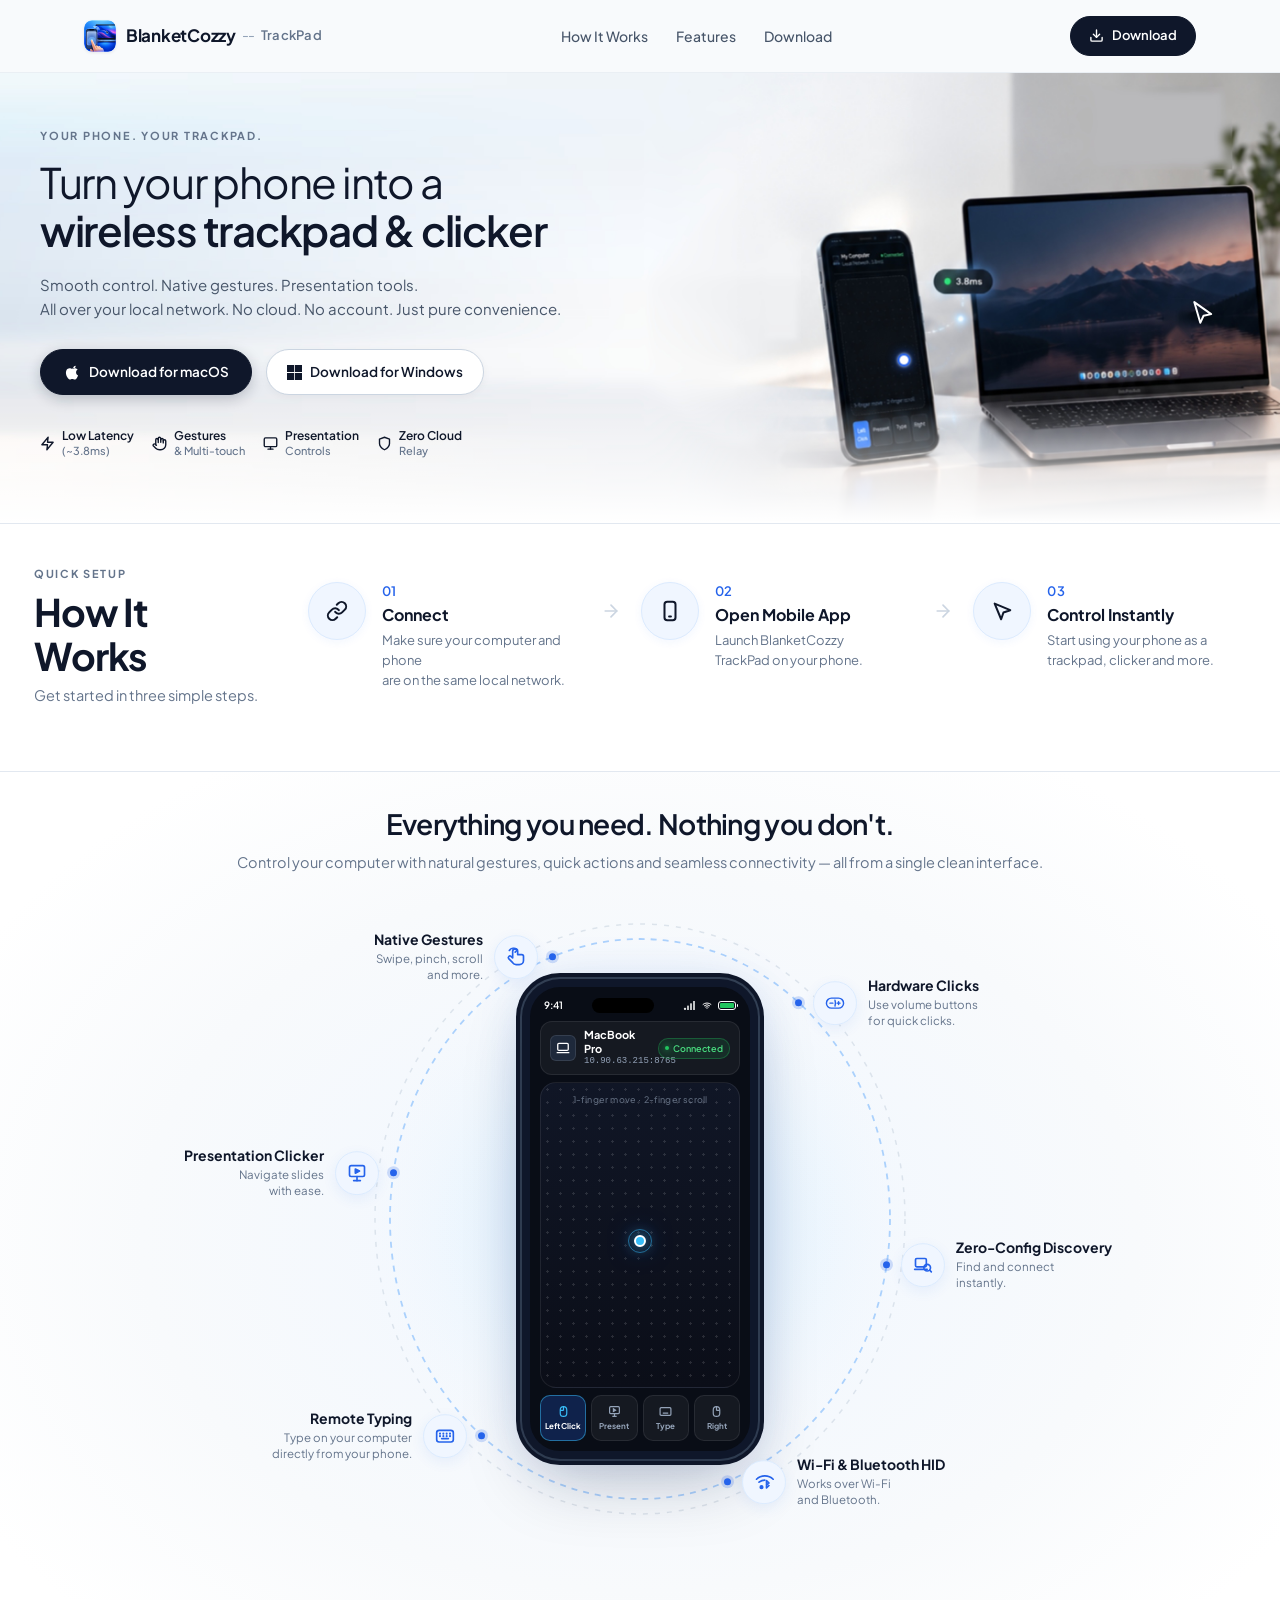
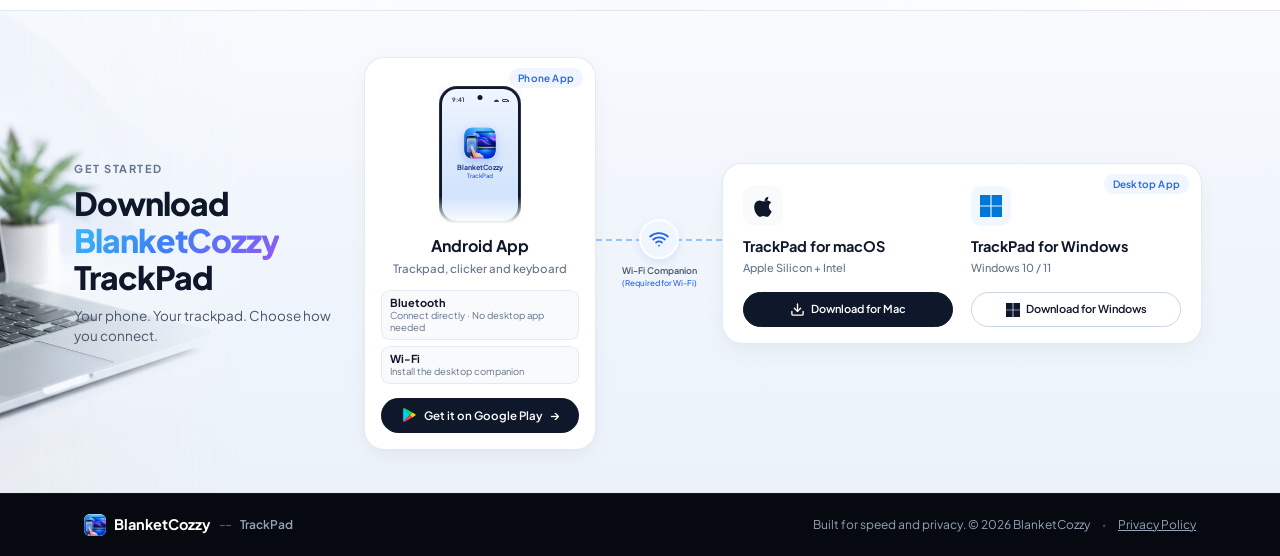
==== commit 0d89e1b6: "feat: landing page visual refinements, centered smooth scrolling, and download layout updates" ====
--- a/website/index.html
+++ b/website/index.html
@@ -3,13 +3,13 @@
 <head>
   <meta charset="UTF-8">
   <meta name="viewport" content="width=device-width, initial-scale=1.0">
-  <title>BlanketCozzy - Trackpad — Wireless Trackpad & Presentation Clicker</title>
-  <meta name="description" content="Turn your phone into a wireless trackpad & presentation clicker with BlanketCozzy - Trackpad. Sub-5ms cursor navigation. No cloud. No account. Works on macOS and Windows.">
-  <meta name="theme-color" content="#F0F4F9">
+  <title>BlanketCozzy - Trackpad — Wireless Trackpad &amp; Presentation Clicker</title>
+  <meta name="description" content="Turn your phone into a wireless trackpad &amp; clicker with BlanketCozzy - Trackpad. Smooth control, native gestures, presentation tools. Works with macOS and Windows.">
+  <meta name="theme-color" content="#F8FAFC">
 
   <!-- Open Graph / Social Meta -->
   <meta property="og:type" content="website">
-  <meta property="og:title" content="BlanketCozzy - Trackpad — Wireless Trackpad & Presentation Clicker">
+  <meta property="og:title" content="BlanketCozzy - Trackpad — Wireless Trackpad &amp; Presentation Clicker">
   <meta property="og:description" content="Turn your phone into a wireless trackpad with sub-5ms cursor navigation. No cloud relay, no account required. macOS and Windows.">
   <meta property="og:url" content="https://remote-trackpad-website.vercel.app">
 
@@ -20,7 +20,9 @@
 </head>
 <body>
 
-  <!-- Navigation -->
+  <!-- ========================================================================= -->
+  <!-- 1. NAVIGATION BAR                                                         -->
+  <!-- ========================================================================= -->
   <header class="navbar">
     <div class="container nav-container">
       <a href="/" class="logo-group">
@@ -29,386 +31,681 @@
         </div>
         <div class="logo-title-group">
           <span class="logo-text">BlanketCozzy</span>
-          <span class="logo-sub">Trackpad</span>
+          <span class="logo-divider">--</span>
+          <span class="logo-sub">TrackPad</span>
         </div>
       </a>
 
       <nav aria-label="Main navigation">
         <ul class="nav-links">
+          <li><a href="#how-it-works">How It Works</a></li>
           <li><a href="#features">Features</a></li>
-          <li><a href="#how-it-works">How It Works</a></li>
-          <li><a href="#download" class="btn-nav">Download</a></li>
+          <li><a href="#download">Download</a></li>
         </ul>
       </nav>
+
+      <div class="nav-cta">
+        <a href="#download" class="btn btn-pill-dark btn-nav">
+          <svg width="15" height="15" viewBox="0 0 24 24" fill="none" stroke="currentColor" stroke-width="2.2" stroke-linecap="round" stroke-linejoin="round" aria-hidden="true">
+            <path d="M21 15v4a2 2 0 0 1-2 2H5a2 2 0 0 1-2-2v-4"/>
+            <polyline points="7 10 12 15 17 10"/>
+            <line x1="12" y1="15" x2="12" y2="3"/>
+          </svg>
+          <span>Download</span>
+        </a>
+      </div>
     </div>
   </header>
 
   <main>
-    <!-- Hero Section -->
+    <!-- ========================================================================= -->
+    <!-- 2. HERO SECTION                                                           -->
+    <!-- ========================================================================= -->
     <section class="hero" aria-labelledby="hero-heading">
-      <div class="container hero-grid">
-
-        <!-- Left Column: Copy & Actions -->
-        <div class="hero-content">
-
-          <h1 id="hero-heading" class="hero-title">
-            Turn your phone into a <span class="text-accent">wireless trackpad</span> &amp; clicker.
-          </h1>
-
-          <p class="hero-subtitle">
-            Silky sub-5ms cursor navigation, two-finger scrolling, and presentation controls. Connects directly to your computer — no cloud relay, no account.
-          </p>
-
-          <div class="hero-actions">
-            <a href="#download" class="btn btn-primary" id="hero-cta-primary">
-              <svg width="18" height="18" viewBox="0 0 24 24" fill="none" stroke="currentColor" stroke-width="2" stroke-linecap="round" stroke-linejoin="round" aria-hidden="true">
-                <path d="M21 15v4a2 2 0 0 1-2 2H5a2 2 0 0 1-2-2v-4"/>
-                <polyline points="7 10 12 15 17 10"/>
-                <line x1="12" y1="15" x2="12" y2="3"/>
+      <div class="hero-stage" id="heroStage">
+        <!-- Pristine Photorealistic Studio Backdrop (Phone, Laptop, Desk & Lighting) -->
+        <img 
+          src="assets/hero_panoramic_clean@2x.jpg" 
+          alt="BlanketCozzy - Trackpad wireless phone control connected to MacBook on studio desk" 
+          class="hero-stage-bg" 
+          width="2880" 
+          height="980"
+          loading="eager"
+          fetchpriority="high"
+        >
+
+        <!-- Stage Foreground Content Container -->
+        <div class="container hero-stage-content">
+          <!-- Left Column: Copy & Actions & Feature Highlights -->
+          <div class="hero-copy-column">
+              <div class="hero-eyebrow">YOUR PHONE. YOUR TRACKPAD.</div>
+
+              <h1 id="hero-heading" class="hero-title">
+                Turn your phone into a<br>
+                <strong>wireless trackpad &amp; clicker</strong>
+              </h1>
+
+              <p class="hero-subtitle">
+                Smooth control. Native gestures. Presentation tools.<br>
+                All over your local network. No cloud. No account. Just pure convenience.
+              </p>
+
+              <div class="hero-actions">
+                <a href="downloads/BlanketCozzy-macOS.dmg" class="btn btn-pill-dark btn-hero-macos" download="BlanketCozzy-macOS.dmg" id="hero-macos-btn">
+                  <svg width="18" height="18" viewBox="0 0 24 24" fill="currentColor" aria-hidden="true">
+                    <path d="M18.71 19.5c-.83 1.24-1.71 2.45-3.05 2.47-1.34.03-1.77-.79-3.29-.79-1.53 0-2 .77-3.27.82-1.31.05-2.3-1.32-3.14-2.53C4.25 17 2.94 12.45 4.7 9.39c.87-1.52 2.43-2.48 4.12-2.51 1.28-.02 2.5.87 3.29.87.78 0 2.26-1.07 3.81-.91.65.03 2.47.26 3.64 1.98-.09.06-2.17 1.28-2.15 3.81.03 3.02 2.65 4.03 2.68 4.04-.03.07-.42 1.44-1.38 2.83M15.97 6.37c.62-.75 1.04-1.8 0.92-2.85-.9.04-1.99.6-2.63 1.35-.57.66-.99 1.72-.86 2.74 1.01.08 2.01-.54 2.57-1.24"/>
+                  </svg>
+                  <span>Download for macOS</span>
+                </a>
+
+                <a href="downloads/BlanketCozzy-Windows.exe" class="btn btn-pill-light btn-hero-windows" download="BlanketCozzy-Windows.exe" id="hero-windows-btn">
+                  <svg width="15" height="15" viewBox="0 0 24 24" fill="currentColor" aria-hidden="true">
+                    <path d="M0 0h11.377v11.372H0zm12.623 0H24v11.372H12.623zM0 12.623h11.377V24H0zm12.623 0H24V24H12.623z"/>
+                  </svg>
+                  <span>Download for Windows</span>
+                </a>
+              </div>
+
+              <!-- Feature Bullets Strip -->
+              <div class="hero-feature-pills" role="list" aria-label="Key highlights">
+                <div class="pill-item" role="listitem">
+                  <div class="pill-icon-svg">
+                    <svg width="15" height="15" viewBox="0 0 24 24" fill="none" stroke="currentColor" stroke-width="2.2" stroke-linecap="round" stroke-linejoin="round" aria-hidden="true">
+                      <polygon points="13 2 3 14 12 14 11 22 21 10 12 10 13 2"/>
+                    </svg>
+                  </div>
+                  <div class="pill-text-stack">
+                    <span class="pill-line-main">Low Latency</span>
+                    <span class="pill-line-sub">(~3.8ms)</span>
+                  </div>
+                </div>
+
+                <div class="pill-item" role="listitem">
+                  <div class="pill-icon-svg">
+                    <svg width="15" height="15" viewBox="0 0 24 24" fill="none" stroke="currentColor" stroke-width="2.2" stroke-linecap="round" stroke-linejoin="round" aria-hidden="true">
+                      <path d="M18 11V6a2 2 0 0 0-2-2v0a2 2 0 0 0-2 2v0"/>
+                      <path d="M14 10V4a2 2 0 0 0-2-2v0a2 2 0 0 0-2 2v2"/>
+                      <path d="M10 10.5V6a2 2 0 0 0-2-2v0a2 2 0 0 0-2 2v8"/>
+                      <path d="M18 8a2 2 0 1 1 4 0v6a8 8 0 0 1-8 8h-2c-2.8 0-4.5-.86-5.99-2.34l-3.6-3.6a2 2 0 0 1 2.83-2.82L7 15"/>
+                    </svg>
+                  </div>
+                  <div class="pill-text-stack">
+                    <span class="pill-line-main">Gestures</span>
+                    <span class="pill-line-sub">&amp; Multi-touch</span>
+                  </div>
+                </div>
+
+                <div class="pill-item" role="listitem">
+                  <div class="pill-icon-svg">
+                    <svg width="15" height="15" viewBox="0 0 24 24" fill="none" stroke="currentColor" stroke-width="2.2" stroke-linecap="round" stroke-linejoin="round" aria-hidden="true">
+                      <rect x="2" y="3" width="20" height="14" rx="2"/>
+                      <line x1="8" y1="21" x2="16" y2="21"/>
+                      <line x1="12" y1="17" x2="12" y2="21"/>
+                    </svg>
+                  </div>
+                  <div class="pill-text-stack">
+                    <span class="pill-line-main">Presentation</span>
+                    <span class="pill-line-sub">Controls</span>
+                  </div>
+                </div>
+
+                <div class="pill-item" role="listitem">
+                  <div class="pill-icon-svg">
+                    <svg width="15" height="15" viewBox="0 0 24 24" fill="none" stroke="currentColor" stroke-width="2.2" stroke-linecap="round" stroke-linejoin="round" aria-hidden="true">
+                      <path d="M12 22s8-4 8-10V5l-8-3-8 3v7c0 6 8 10 8 10z"/>
+                    </svg>
+                  </div>
+                  <div class="pill-text-stack">
+                    <span class="pill-line-main">Zero Cloud</span>
+                    <span class="pill-line-sub">Relay</span>
+                  </div>
+                </div>
+              </div>
+            </div>
+          </div>
+
+          <!-- Synchronized Cursor & Touch Interaction Layer -->
+          <div class="hero-sync-layer" aria-label="Interactive wireless trackpad demonstration">
+            <!-- Phone Trackpad Interactive Hitbox -->
+            <div class="phone-trackpad-hitbox" id="phoneTrackpad" title="Move or drag your mouse here to control the cursor!">
+              <div class="hitbox-hint">Touch to control</div>
+            </div>
+
+            <!-- Animated Phone Touch Indicator -->
+            <div class="phone-touch-dot" id="touchDot" aria-hidden="true">
+              <span class="touch-ring"></span>
+              <span class="touch-core"></span>
+            </div>
+
+            <!-- Phone Tap/Click Ripple -->
+            <div class="phone-touch-ripple" id="touchRipple" aria-hidden="true"></div>
+
+            <!-- Laptop Screen Animated Cursor -->
+            <div class="laptop-cursor-arrow" id="laptopCursor" aria-hidden="true">
+              <svg width="20" height="24" viewBox="0 0 18 22" fill="none">
+                <path d="M1 1L6.5 20L9.5 13.5L16.5 12L1 1Z" fill="#111827" stroke="#FFFFFF" stroke-width="1.8" stroke-linejoin="round"/>
               </svg>
-              Download Trackpad
-            </a>
-            <a href="#how-it-works" class="btn btn-secondary" id="hero-cta-secondary">
-              See How It Works
-            </a>
-          </div>
-
-          <!-- Trust Strip -->
-          <div class="trust-strip" role="list" aria-label="Key trust signals">
-            <span class="trust-item" role="listitem">
-              <svg width="12" height="12" viewBox="0 0 24 24" fill="none" stroke="currentColor" stroke-width="2.5" stroke-linecap="round" stroke-linejoin="round" aria-hidden="true"><path d="M12 22s8-4 8-10V5l-8-3-8 3v7c0 6 8 10 8 10z"/></svg>
-              Local only
-            </span>
-            <span class="trust-sep" aria-hidden="true">·</span>
-            <span class="trust-item" role="listitem">
-              <svg width="12" height="12" viewBox="0 0 24 24" fill="none" stroke="currentColor" stroke-width="2.5" stroke-linecap="round" stroke-linejoin="round" aria-hidden="true"><circle cx="12" cy="12" r="10"/><line x1="4.93" y1="4.93" x2="19.07" y2="19.07"/></svg>
-              No account
-            </span>
-            <span class="trust-sep" aria-hidden="true">·</span>
-            <span class="trust-item" role="listitem">
-              <svg width="12" height="12" viewBox="0 0 24 24" fill="none" stroke="currentColor" stroke-width="2.5" stroke-linecap="round" stroke-linejoin="round" aria-hidden="true"><path d="M17 18a5 5 0 0 0-10 0"/><line x1="12" y1="2" x2="12" y2="9"/><line x1="4.22" y1="10.22" x2="5.64" y2="11.64"/><line x1="1" y1="18" x2="3" y2="18"/><line x1="21" y1="18" x2="23" y2="18"/><line x1="18.36" y1="11.64" x2="19.78" y2="10.22"/></svg>
-              No cloud relay
-            </span>
-            <span class="trust-sep" aria-hidden="true">·</span>
-            <span class="trust-item" role="listitem">
-              <svg width="12" height="12" viewBox="0 0 24 24" fill="none" stroke="currentColor" stroke-width="2.5" stroke-linecap="round" stroke-linejoin="round" aria-hidden="true"><polyline points="20 6 9 17 4 12"/></svg>
-              Open source
-            </span>
-          </div>
-
-          <div class="hero-platforms">
-            <span class="platform-group">
-              <span class="platform-label">Connect via</span>
-              <span class="platform-item">Wi-Fi &amp; Bluetooth HID</span>
-            </span>
-            <span class="platform-group">
-              <span class="platform-label">Works with</span>
-              <span class="platform-item">macOS</span>
-              <span class="platform-sep">·</span>
-              <span class="platform-item">Windows</span>
-            </span>
-          </div>
-        </div>
-
-        <!-- Right Column: Product Demonstration -->
-        <div class="hero-visual">
-          <div class="demo-stage">
-
-            <!-- 1. The Phone Mockup -->
-            <div class="phone-mockup" role="img" aria-label="Phone showing BlanketCozzy - Trackpad app with connected status">
-              <div class="phone-notch"></div>
-              <div class="phone-screen">
-
-                <!-- Phone Header -->
-                <div class="phone-header">
-                  <div class="phone-device-info">
-                    <span class="phone-device-icon" aria-hidden="true">💻</span>
-                    <div>
-                      <div class="phone-device-name">My Computer</div>
-                      <div class="phone-device-sub">Local Network · 3.8ms</div>
-                    </div>
-                  </div>
-                  <div class="phone-status-pill">
-                    <span class="status-dot-live" aria-hidden="true"></span>
-                    <span>Connected</span>
-                  </div>
-                </div>
-
-                <!-- Phone Touchpad Surface -->
-                <div class="phone-touchpad" aria-hidden="true">
-                  <div class="touchpad-grid"></div>
-
-                  <!-- Animated Touch Finger -->
-                  <div class="animated-touch-finger">
-                    <div class="touch-ripple"></div>
-                    <div class="touch-dot"></div>
-                  </div>
-
-                  <!-- Gesture hints -->
-                  <div class="phone-gesture-hints">
-                    <span>1-finger move</span>
-                    <span>2-finger scroll</span>
-                  </div>
-                </div>
-
-                <!-- Phone Dock Bar -->
-                <div class="phone-dock" aria-hidden="true">
-                  <div class="dock-btn active">Left Click</div>
-                  <div class="dock-btn">Present</div>
-                  <div class="dock-btn">Type</div>
-                  <div class="dock-btn">Right</div>
-                </div>
-
-              </div>
-            </div>
-
-            <!-- 2. Connection Bridge -->
-            <div class="wifi-bridge" aria-hidden="true">
-              <div class="wifi-line">
-                <div class="wifi-packet"></div>
-              </div>
-              <div class="wifi-badge">
-                <span>Fast &amp; Local</span>
-              </div>
-            </div>
-
-            <!-- 3. The Laptop Mockup with Live Moving Cursor -->
-            <div class="laptop-mockup" role="img" aria-label="Laptop showing cursor being controlled remotely">
-              <div class="laptop-screen">
-                <div class="laptop-topbar">
-                  <div class="window-dots" aria-hidden="true">
-                    <span class="dot-red"></span>
-                    <span class="dot-yellow"></span>
-                    <span class="dot-green"></span>
-                  </div>
-                  <div class="window-title">Desktop Companion Active</div>
-                </div>
-                <div class="laptop-content">
-                  <div class="screen-preview-card">
-                    <div class="screen-tag-mini">Slide 04 / 18</div>
-                    <div class="screen-preview-line"></div>
-                    <div class="screen-preview-subline"></div>
-                  </div>
-
-                  <!-- Live animated cursor on laptop following phone gestures -->
-                  <div class="animated-cursor" aria-hidden="true">
-                    <svg width="20" height="20" viewBox="0 0 24 24" fill="none">
-                      <path d="M5.5 3.2L18.8 12.2C19.7 12.8 19.4 14.2 18.3 14.4L13.1 15.3L15.9 21.2C16.3 22.1 15.4 23 14.5 22.5L9.6 19.8L6.4 22.8C5.6 23.5 4.3 22.9 4.4 21.8L5.5 3.2Z" fill="#3B82F6" stroke="#FFFFFF" stroke-width="1.5"/>
-                    </svg>
-                    <div class="cursor-click-ring"></div>
-                  </div>
-                </div>
-              </div>
-              <div class="laptop-base"></div>
-            </div>
-
+            </div>
+
+            <!-- Laptop Click Ripple Effect -->
+            <div class="laptop-click-ripple" id="laptopRipple" aria-hidden="true"></div>
+          </div>
+
+        </div>
+    </section>
+
+    <!-- ========================================================================= -->
+    <!-- 3. QUICK SETUP / HOW IT WORKS SECTION                                     -->
+    <!-- ========================================================================= -->
+    <section id="how-it-works" class="quick-setup-section" aria-labelledby="how-it-works-heading">
+      <div class="container quick-setup-grid">
+
+        <!-- Left Header -->
+        <div class="quick-setup-header">
+          <div class="section-tag">QUICK SETUP</div>
+          <h2 id="how-it-works-heading" class="section-heading">How It Works</h2>
+          <p class="section-subtext">Get started in three simple steps.</p>
+        </div>
+
+        <!-- Right 3-Step Flow Pipeline -->
+        <div class="quick-setup-steps">
+          <!-- Step 1 -->
+          <div class="step-card">
+            <div class="step-icon-circle">
+              <svg width="22" height="22" viewBox="0 0 24 24" fill="none" stroke="#0F172A" stroke-width="2.2" stroke-linecap="round" stroke-linejoin="round" aria-hidden="true">
+                <path d="M10 13a5 5 0 0 0 7.54.54l3-3a5 5 0 0 0-7.07-7.07l-1.72 1.71"/>
+                <path d="M14 11a5 5 0 0 0-7.54-.54l-3 3a5 5 0 0 0 7.07 7.07l1.71-1.71"/>
+              </svg>
+            </div>
+            <div class="step-body">
+              <span class="step-num">01</span>
+              <h3 class="step-title">Connect</h3>
+              <p class="step-desc">Make sure your computer and phone<br>are on the same local network.</p>
+            </div>
+          </div>
+
+          <div class="step-connector" aria-hidden="true">
+            <svg width="20" height="20" viewBox="0 0 24 24" fill="none" stroke="currentColor" stroke-width="2" stroke-linecap="round" stroke-linejoin="round">
+              <line x1="5" y1="12" x2="19" y2="12"></line>
+              <polyline points="12 5 19 12 12 19"></polyline>
+            </svg>
+          </div>
+
+          <!-- Step 2 -->
+          <div class="step-card">
+            <div class="step-icon-circle">
+              <svg width="22" height="22" viewBox="0 0 24 24" fill="none" stroke="#0F172A" stroke-width="2.2" stroke-linecap="round" stroke-linejoin="round" aria-hidden="true">
+                <rect x="6" y="2" width="12" height="20" rx="3" ry="3"/>
+                <line x1="11" y1="18" x2="13" y2="18"/>
+              </svg>
+            </div>
+            <div class="step-body">
+              <span class="step-num">02</span>
+              <h3 class="step-title">Open Mobile App</h3>
+              <p class="step-desc">Launch BlanketCozzy<br>TrackPad on your phone.</p>
+            </div>
+          </div>
+
+          <div class="step-connector" aria-hidden="true">
+            <svg width="20" height="20" viewBox="0 0 24 24" fill="none" stroke="currentColor" stroke-width="2" stroke-linecap="round" stroke-linejoin="round">
+              <line x1="5" y1="12" x2="19" y2="12"></line>
+              <polyline points="12 5 19 12 12 19"></polyline>
+            </svg>
+          </div>
+
+          <!-- Step 3 -->
+          <div class="step-card">
+            <div class="step-icon-circle">
+              <svg width="22" height="22" viewBox="0 0 24 24" fill="none" stroke="#0F172A" stroke-width="2.2" stroke-linecap="round" stroke-linejoin="round" aria-hidden="true">
+                <path d="M4 4l7.07 17 2.51-7.39L21 11.1 4 4z"/>
+              </svg>
+            </div>
+            <div class="step-body">
+              <span class="step-num">03</span>
+              <h3 class="step-title">Control Instantly</h3>
+              <p class="step-desc">Start using your phone as a<br>trackpad, clicker and more.</p>
+            </div>
           </div>
         </div>
 
       </div>
     </section>
 
-    <!-- How It Works Section -->
-    <section id="how-it-works" class="setup-section" aria-labelledby="how-it-works-heading">
-      <div class="container">
-        <div class="section-header">
-          <div class="section-eyebrow">Setup</div>
-          <h2 id="how-it-works-heading" class="section-title">How it works</h2>
-          <p class="section-subtitle">Up and running in seconds — no drivers, no accounts, no configuration.</p>
-        </div>
-
-        <div class="flow-pipeline">
-          <!-- Step 1 -->
-          <div class="flow-step">
-            <div class="flow-step-num">01</div>
-            <h3 class="flow-step-title">Connect Wi-Fi or Bluetooth</h3>
-            <p class="flow-step-desc">
-              Launch the lightweight companion on your Mac or PC for Wi-Fi, or pair directly via Bluetooth — no software required on your system.
-            </p>
-            <div class="flow-code-preview">
-              <code>$ companion.app (Wi-Fi) or Bluetooth HID</code>
-            </div>
-          </div>
-
-          <!-- Step 2 -->
-          <div class="flow-step">
-            <div class="flow-step-num">02</div>
-            <h3 class="flow-step-title">Open the Mobile App</h3>
-            <p class="flow-step-desc">
-              Open BlanketCozzy - Trackpad on your phone. Automatic local discovery finds your computer in under a second — no IP address needed.
-            </p>
-            <div class="flow-card-preview">
-              <span class="device-dot"></span>
-              <span>Computer found</span>
-            </div>
-          </div>
-
-          <!-- Step 3 -->
-          <div class="flow-step">
-            <div class="flow-step-num">03</div>
-            <h3 class="flow-step-title">Control Instantly</h3>
-            <p class="flow-step-desc">
-              Tap to connect. Navigate with gestures, click with volume buttons, or advance presentation slides.
-            </p>
-            <div class="flow-status-preview">
-              <span class="device-dot"></span>
-              <span class="status-indicator">Connected · 3.8ms</span>
-            </div>
-          </div>
+    <!-- ========================================================================= -->
+    <!-- 4. POWERFUL FEATURES ORBITAL SHOWCASE (SCREEN UI MATCHING HERO)           -->
+    <!-- ========================================================================= -->
+    <section id="features" class="features-orbit-section" aria-labelledby="features-heading">
+      <div class="container features-orbit-container">
+
+        <!-- Section Header -->
+        <div class="features-orbit-header">
+          <h2 id="features-heading" class="section-heading">Everything you need. Nothing you don't.</h2>
+          <p class="section-subtext">Control your computer with natural gestures, quick actions and seamless connectivity — all from a single clean interface.</p>
+        </div>
+
+        <!-- 3-Column Radial Orbit Showcase -->
+        <div class="features-orbit-stage" id="featuresOrbitStage">
+
+          <!-- Radiant Orbit Background Graphic -->
+          <div class="orbit-rings-wrap" aria-hidden="true">
+            <svg class="orbit-svg" viewBox="0 0 620 660" fill="none">
+              <defs>
+                <radialGradient id="orbitRadialAura" cx="50%" cy="50%" r="50%">
+                  <stop offset="0%" stop-color="#3B82F6" stop-opacity="0.14"/>
+                  <stop offset="65%" stop-color="#38BDF8" stop-opacity="0.03"/>
+                  <stop offset="100%" stop-color="#FFFFFF" stop-opacity="0"/>
+                </radialGradient>
+              </defs>
+              <circle cx="310" cy="330" r="280" fill="url(#orbitRadialAura)"/>
+              <!-- Outer subtle dashed trajectory -->
+              <ellipse cx="310" cy="330" rx="265" ry="295" stroke="#CBD5E1" stroke-width="1.5" stroke-dasharray="5 7" opacity="0.6"/>
+              <!-- Inner soft continuous orbit arc -->
+              <ellipse cx="310" cy="330" rx="250" ry="280" stroke="#93C5FD" stroke-width="1.8" stroke-dasharray="6 6" opacity="0.75"/>
+            </svg>
+          </div>
+
+          <!-- The Stationary Phone Device (Displaying BlanketCozzy - Trackpad App) -->
+          <div class="orbit-phone-device" id="orbitPhoneDevice">
+            <div class="orbit-phone-inner">
+
+              <!-- 1. Phone Status Bar -->
+              <div class="phone-status-bar">
+                <span class="status-time">9:41</span>
+                <div class="phone-dynamic-island"></div>
+                <div class="status-system-icons">
+                  <!-- Cellular Signal -->
+                  <svg width="13" height="9" viewBox="0 0 16 12" fill="currentColor">
+                    <rect x="1" y="9" width="2" height="3" rx="0.5"/>
+                    <rect x="5" y="6" width="2" height="6" rx="0.5"/>
+                    <rect x="9" y="3" width="2" height="9" rx="0.5"/>
+                    <rect x="13" y="0" width="2" height="12" rx="0.5"/>
+                  </svg>
+                  <!-- Wi-Fi -->
+                  <svg width="12" height="9" viewBox="0 0 24 24" fill="none" stroke="currentColor" stroke-width="2.5" stroke-linecap="round">
+                    <path d="M5 12.55a11 11 0 0 1 14.08 0M1.42 9a16 16 0 0 1 21.16 0M8.53 16.11a6 6 0 0 1 6.95 0M12 20h.01"/>
+                  </svg>
+                  <!-- Battery -->
+                  <div class="phone-battery-icon"><div class="battery-level"></div></div>
+                </div>
+              </div>
+
+              <!-- 2. Connected Header Card (MacBook Pro) -->
+              <div class="phone-app-header-card" id="phoneAppHeader">
+                <div class="phone-device-icon">
+                  <svg width="17" height="17" viewBox="0 0 24 24" fill="none" stroke="#FFFFFF" stroke-width="2.2" stroke-linecap="round" stroke-linejoin="round">
+                    <rect x="3" y="4" width="18" height="12" rx="2"/>
+                    <line x1="2" y1="20" x2="22" y2="20"/>
+                  </svg>
+                </div>
+                <div class="phone-device-text">
+                  <div class="phone-device-name">MacBook Pro</div>
+                  <div class="phone-device-sub">10.90.63.215:8765</div>
+                </div>
+                <div class="phone-status-pill" id="phoneStatusPill">
+                  <span class="pill-dot-glow"></span>
+                  <span>Connected</span>
+                </div>
+              </div>
+
+              <!-- 3. Main Touchpad Surface (With Dot Matrix & Live Active Dot) -->
+              <div class="phone-touchpad-area" id="orbitPhoneTrackpad">
+                <div class="phone-touchpad-grid"></div>
+                <div class="phone-touchpad-hint">1-finger move · 2-finger scroll</div>
+                
+                <!-- Pulsing Interactive Touch Dot -->
+                <div class="phone-live-touch-dot" id="orbitPhoneDot">
+                  <span class="touch-core-circle"></span>
+                  <span class="touch-wave-pulse"></span>
+                </div>
+              </div>
+
+              <!-- 4. Bottom Action Dock Bar (4 Buttons Matching App) -->
+              <div class="phone-dock-container">
+                <div class="dock-btn-slot active" id="slotLeft">
+                  <svg width="14" height="14" viewBox="0 0 24 24" fill="none" stroke="currentColor" stroke-width="2.2">
+                    <rect x="6" y="3" width="12" height="18" rx="6"/>
+                    <line x1="12" y1="3" x2="12" y2="10"/>
+                    <line x1="6" y1="10" x2="12" y2="10"/>
+                  </svg>
+                  <span>Left Click</span>
+                </div>
+                <div class="dock-btn-slot" id="slotPresent">
+                  <svg width="14" height="14" viewBox="0 0 24 24" fill="none" stroke="currentColor" stroke-width="2.2">
+                    <rect x="3" y="3" width="18" height="13" rx="2"/>
+                    <polygon points="10 7 14 9.5 10 12 10 7" fill="currentColor"/>
+                    <line x1="8" y1="21" x2="16" y2="21"/>
+                    <line x1="12" y1="16" x2="12" y2="21"/>
+                  </svg>
+                  <span>Present</span>
+                </div>
+                <div class="dock-btn-slot" id="slotType">
+                  <svg width="14" height="14" viewBox="0 0 24 24" fill="none" stroke="currentColor" stroke-width="2.2">
+                    <rect x="2" y="5" width="20" height="14" rx="2"/>
+                    <line x1="6" y1="9" x2="6.01" y2="9"/>
+                    <line x1="10" y1="9" x2="10.01" y2="9"/>
+                    <line x1="14" y1="9" x2="14.01" y2="9"/>
+                    <line x1="18" y1="9" x2="18.01" y2="9"/>
+                    <line x1="7" y1="15" x2="17" y2="15"/>
+                  </svg>
+                  <span>Type</span>
+                </div>
+                <div class="dock-btn-slot" id="slotRight">
+                  <svg width="14" height="14" viewBox="0 0 24 24" fill="none" stroke="currentColor" stroke-width="2.2">
+                    <rect x="6" y="3" width="12" height="18" rx="6"/>
+                    <line x1="12" y1="3" x2="12" y2="10"/>
+                    <line x1="12" y1="10" x2="18" y2="10"/>
+                  </svg>
+                  <span>Right</span>
+                </div>
+              </div>
+
+            </div>
+          </div>
+
+
+          <!-- 6 Revolving Orbit Feature Nodes (Positioned dynamically on the dotted orbit) -->
+          <div class="orbit-nodes-container" id="orbitNodesContainer">
+
+            <!-- Node 1: Native Gestures -->
+            <div class="orbit-node is-left" data-feature="gestures" id="nodeGestures">
+              <div class="orbit-connector-dot" aria-hidden="true"></div>
+              <div class="orbit-icon-circle" aria-hidden="true">
+                <svg width="24" height="24" viewBox="0 0 24 24" fill="none" stroke="#2563EB" stroke-width="2" stroke-linecap="round" stroke-linejoin="round">
+                  <path d="M14 9V5a3 3 0 0 0-3-3v0a3 3 0 0 0-3 3v8l-2-2a2 2 0 0 0-2.8 2.8l4.8 4.8A6 6 0 0 0 12.2 21H16a5 5 0 0 0 5-5v-5a2 2 0 0 0-2-2h-5"/>
+                  <path d="M4 4a6 6 0 0 1 8-2"/>
+                  <path d="M11 2l2 2-2 2"/>
+                </svg>
+              </div>
+              <div class="orbit-feature-text">
+                <h3 class="orbit-feature-title">Native Gestures</h3>
+                <p class="orbit-feature-desc">Swipe, pinch, scroll<br>and more.</p>
+              </div>
+            </div>
+
+            <!-- Node 2: Presentation Clicker -->
+            <div class="orbit-node is-left" data-feature="clicker" id="nodeClicker">
+              <div class="orbit-connector-dot" aria-hidden="true"></div>
+              <div class="orbit-icon-circle" aria-hidden="true">
+                <svg width="24" height="24" viewBox="0 0 24 24" fill="none" stroke="#2563EB" stroke-width="2" stroke-linecap="round" stroke-linejoin="round">
+                  <rect x="3" y="3" width="18" height="13" rx="2"/>
+                  <polygon points="10 7 15 9.5 10 12 10 7" fill="#2563EB"/>
+                  <line x1="8" y1="21" x2="16" y2="21"/>
+                  <line x1="12" y1="16" x2="12" y2="21"/>
+                </svg>
+              </div>
+              <div class="orbit-feature-text">
+                <h3 class="orbit-feature-title">Presentation Clicker</h3>
+                <p class="orbit-feature-desc">Navigate slides<br>with ease.</p>
+              </div>
+            </div>
+
+            <!-- Node 3: Remote Typing -->
+            <div class="orbit-node is-left" data-feature="typing" id="nodeTyping">
+              <div class="orbit-connector-dot" aria-hidden="true"></div>
+              <div class="orbit-icon-circle" aria-hidden="true">
+                <svg width="24" height="24" viewBox="0 0 24 24" fill="none" stroke="#2563EB" stroke-width="2" stroke-linecap="round" stroke-linejoin="round">
+                  <rect x="2" y="5" width="20" height="14" rx="3"/>
+                  <line x1="6" y1="9" x2="6.01" y2="9" stroke-width="2.5"/>
+                  <line x1="10" y1="9" x2="10.01" y2="9" stroke-width="2.5"/>
+                  <line x1="14" y1="9" x2="14.01" y2="9" stroke-width="2.5"/>
+                  <line x1="18" y1="9" x2="18.01" y2="9" stroke-width="2.5"/>
+                  <line x1="6" y1="12" x2="6.01" y2="12" stroke-width="2.5"/>
+                  <line x1="10" y1="12" x2="10.01" y2="12" stroke-width="2.5"/>
+                  <line x1="14" y1="12" x2="14.01" y2="12" stroke-width="2.5"/>
+                  <line x1="18" y1="12" x2="18.01" y2="12" stroke-width="2.5"/>
+                  <line x1="8" y1="15" x2="16" y2="15" stroke-width="2"/>
+                </svg>
+              </div>
+              <div class="orbit-feature-text">
+                <h3 class="orbit-feature-title">Remote Typing</h3>
+                <p class="orbit-feature-desc">Type on your computer<br>directly from your phone.</p>
+              </div>
+            </div>
+
+            <!-- Node 4: Hardware Clicks -->
+            <div class="orbit-node is-right" data-feature="hardware" id="nodeHardware">
+              <div class="orbit-connector-dot" aria-hidden="true"></div>
+              <div class="orbit-icon-circle" aria-hidden="true">
+                <svg width="26" height="24" viewBox="0 0 28 24" fill="none" stroke="#2563EB" stroke-width="2" stroke-linecap="round" stroke-linejoin="round">
+                  <rect x="2" y="5" width="24" height="14" rx="7"/>
+                  <line x1="7" y1="12" x2="11" y2="12"/>
+                  <path d="M14 8c.8 2.5.8 5.5 0 8"/>
+                  <line x1="17" y1="12" x2="21" y2="12"/>
+                  <line x1="19" y1="10" x2="19" y2="14"/>
+                </svg>
+              </div>
+              <div class="orbit-feature-text">
+                <h3 class="orbit-feature-title">Hardware Clicks</h3>
+                <p class="orbit-feature-desc">Use volume buttons<br>for quick clicks.</p>
+              </div>
+            </div>
+
+            <!-- Node 5: Zero-Config Discovery -->
+            <div class="orbit-node is-right" data-feature="discovery" id="nodeDiscovery">
+              <div class="orbit-connector-dot" aria-hidden="true"></div>
+              <div class="orbit-icon-circle" aria-hidden="true">
+                <svg width="24" height="24" viewBox="0 0 24 24" fill="none" stroke="#2563EB" stroke-width="2" stroke-linecap="round" stroke-linejoin="round">
+                  <rect x="3" y="4" width="13" height="10" rx="1.5"/>
+                  <path d="M2 17h15"/>
+                  <circle cx="17" cy="15" r="4"/>
+                  <line x1="20" y1="18" x2="22" y2="20"/>
+                </svg>
+              </div>
+              <div class="orbit-feature-text">
+                <h3 class="orbit-feature-title">Zero-Config Discovery</h3>
+                <p class="orbit-feature-desc">Find and connect<br>instantly.</p>
+              </div>
+            </div>
+
+            <!-- Node 6: Wi-Fi & Bluetooth HID -->
+            <div class="orbit-node is-right" data-feature="wireless" id="nodeWireless">
+              <div class="orbit-connector-dot" aria-hidden="true"></div>
+              <div class="orbit-icon-circle" aria-hidden="true">
+                <svg width="24" height="24" viewBox="0 0 24 24" fill="none" stroke="#2563EB" stroke-width="2" stroke-linecap="round" stroke-linejoin="round">
+                  <path d="M3 8.5C5.5 6 9 4.5 13 4.5c4 0 7.5 1.5 10 4"/>
+                  <path d="M6 12c2-1.5 4.5-2.5 7-2.5"/>
+                  <polyline points="15 13 18 16 15 19 15 10 18 13 15 16"/>
+                  <circle cx="9" cy="18" r="1.5" fill="#2563EB"/>
+                </svg>
+              </div>
+              <div class="orbit-feature-text">
+                <h3 class="orbit-feature-title">Wi-Fi &amp; Bluetooth HID</h3>
+                <p class="orbit-feature-desc">Works over Wi-Fi<br>and Bluetooth.</p>
+              </div>
+            </div>
+
+          </div>
+
         </div>
 
       </div>
     </section>
 
-    <!-- Features Section -->
-    <section id="features" class="container features-section" aria-labelledby="features-heading">
-      <div class="section-header">
-        <div class="section-eyebrow">Capabilities</div>
-        <h2 id="features-heading" class="section-title">Engineered for precision</h2>
-        <p class="section-subtitle">Designed to feel as natural and responsive as a physical trackpad.</p>
+    <!-- ========================================================================= -->
+    <!-- 5. GET STARTED / DOWNLOAD SECTION (LIGHT THEME)                           -->
+    <!-- ========================================================================= -->
+    <section id="download" class="download-section-light" aria-labelledby="download-heading">
+      <!-- Studio Desk Angle Phone & Laptop Background Graphic (Left side) -->
+      <div class="download-desk-bg" aria-hidden="true">
+        <img src="assets/download_desk_backdrop.png" alt="" class="download-desk-img">
       </div>
 
-      <div class="showcase-grid">
-        <!-- Feature 1: Multi-Touch Gestures -->
-        <div class="feature-card">
-          <div class="card-visual-header">
-            <div class="feature-badge-visual">
-              <span class="badge-icon" aria-hidden="true">✌️</span>
-              <span class="badge-label">2-Finger Scroll</span>
-            </div>
-            <span class="card-tag">Touch</span>
-          </div>
-          <h3 class="feature-title">Native Gestures</h3>
-          <p class="feature-desc">
-            Natural two-finger smooth scrolling, tap-to-click, and click-and-drag window selection tuned for fluid tracking.
-          </p>
-        </div>
-
-        <!-- Feature 2: Presentation Clicker -->
-        <div class="feature-card">
-          <div class="card-visual-header">
-            <div class="feature-badge-visual">
-              <span class="badge-icon" aria-hidden="true">📽️</span>
-              <span class="badge-label">Keynote &amp; Slides</span>
-            </div>
-            <span class="card-tag">Slides</span>
-          </div>
-          <h3 class="feature-title">Presentation Clicker</h3>
-          <p class="feature-desc">
-            Swipe left/right or use phone volume buttons to advance slides during presentations with subtle haptic cues.
-          </p>
-        </div>
-
-        <!-- Feature 3: Remote Typing -->
-        <div class="feature-card">
-          <div class="card-visual-header">
-            <div class="feature-badge-visual">
-              <span class="badge-icon" aria-hidden="true">⌨️</span>
-              <span class="badge-label">Remote Typing</span>
-            </div>
-            <span class="card-tag">Input</span>
-          </div>
-          <h3 class="feature-title">Remote Typing</h3>
-          <p class="feature-desc">
-            Type long messages, search queries, or terminal commands on your mobile keyboard straight into your computer.
-          </p>
-        </div>
-
-        <!-- Feature 4: Hardware Rocker Clicks -->
-        <div class="feature-card">
-          <div class="card-visual-header">
-            <div class="feature-badge-visual">
-              <span class="badge-icon" aria-hidden="true">🔊</span>
-              <span class="badge-label">Volume Clicker</span>
-            </div>
-            <span class="card-tag">Hardware</span>
-          </div>
-          <h3 class="feature-title">Hardware Rocker Clicks</h3>
-          <p class="feature-desc">
-            Map volume buttons to mouse clicks for effortless no-look navigation while relaxing in bed or on the couch.
-          </p>
-        </div>
-
-        <!-- Feature 5: Zero-Config Discovery -->
-        <div class="feature-card">
-          <div class="card-visual-header">
-            <div class="feature-badge-visual">
-              <span class="badge-dot-online" aria-hidden="true"></span>
-              <span class="badge-label">Computer Found</span>
-            </div>
-            <span class="card-tag">Discovery</span>
-          </div>
-          <h3 class="feature-title">Connect instantly</h3>
-          <p class="feature-desc">
-            Automatic local discovery finds your computer in under one second. No IP address, no manual setup, no account.
-          </p>
-        </div>
-
-        <!-- Feature 6: Dual Wi-Fi & Bluetooth Mode -->
-        <div class="feature-card">
-          <div class="card-visual-header">
-            <div class="feature-badge-visual">
-              <span class="badge-icon" aria-hidden="true">⚡</span>
-              <span class="badge-label">Wi-Fi &amp; Bluetooth</span>
-            </div>
-            <span class="card-tag">Dual Mode</span>
-          </div>
-          <h3 class="feature-title">Wi-Fi &amp; Bluetooth HID</h3>
-          <p class="feature-desc">
-            Seamlessly switch between local high-speed Wi-Fi and direct Bluetooth HID — zero desktop software required for Bluetooth mode.
-          </p>
-        </div>
-
-      </div>
-    </section>
-
-    <!-- Download Section -->
-    <section id="download" class="container download-container" aria-labelledby="download-heading">
-      <div class="launch-cta-card">
-        <h2 id="download-heading" class="launch-cta-title">Your computer, comfortably in control.</h2>
-        <p class="launch-cta-desc">
-          Download the lightweight companion for macOS or Windows.
-        </p>
-
-        <div class="cta-download-grid">
-          <a href="downloads/BlanketCozzy-macOS.dmg" class="btn btn-primary btn-cta" download="BlanketCozzy-macOS.dmg" id="download-macos">
-            <span class="btn-icon">
-              <svg width="22" height="22" viewBox="0 0 24 24" fill="currentColor" aria-hidden="true">
-                <path d="M18.71 19.5c-.83 1.24-1.71 2.45-3.05 2.47-1.34.03-1.77-.79-3.29-.79-1.53 0-2 .77-3.27.82-1.31.05-2.3-1.32-3.14-2.53C4.25 17 2.94 12.45 4.7 9.39c.87-1.52 2.43-2.48 4.12-2.51 1.28-.02 2.5.87 3.29.87.78 0 2.26-1.07 3.81-.91.65.03 2.47.26 3.64 1.98-.09.06-2.17 1.28-2.15 3.81.03 3.02 2.65 4.03 2.68 4.04-.03.07-.42 1.44-1.38 2.83M15.97 6.37c.62-.75 1.04-1.8 0.92-2.85-.9.04-1.99.6-2.63 1.35-.57.66-.99 1.72-.86 2.74 1.01.08 2.01-.54 2.57-1.24"/>
-              </svg>
-            </span>
-            <div class="btn-cta-text">
-              <span class="btn-title">Download for macOS</span>
-              <span class="btn-subtitle">Apple Silicon &amp; Intel · .dmg</span>
-            </div>
-          </a>
-          <a href="downloads/BlanketCozzy-Windows.exe" class="btn btn-secondary btn-cta" download="BlanketCozzy-Windows.exe" id="download-windows">
-            <span class="btn-icon">
-              <svg width="20" height="20" viewBox="0 0 24 24" fill="currentColor" aria-hidden="true">
-                <path d="M0 0h11.377v11.372H0zm12.623 0H24v11.372H12.623zM0 12.623h11.377V24H0zm12.623 0H24V24H12.623z"/>
-              </svg>
-            </span>
-            <div class="btn-cta-text">
-              <span class="btn-title">Download for Windows</span>
-              <span class="btn-subtitle">Windows 10 / 11 · 64-bit · .exe</span>
-            </div>
-          </a>
-        </div>
+      <div class="container download-container">
+        
+        <!-- Main Content Row -->
+        <div class="download-main-grid">
+
+          <!-- Left Info Column -->
+          <div class="download-left-col">
+            <div class="download-tag">GET STARTED</div>
+            <h2 id="download-heading" class="download-title">
+              Download<br>
+              <span class="brand-gradient-text">BlanketCozzy</span><br>
+              TrackPad
+            </h2>
+            <p class="download-subtitle">
+              Your phone. Your trackpad. Choose how you connect.
+            </p>
+          </div>
+
+          <!-- Right Interactive Flow Column -->
+          <div class="download-flow-col">
+            
+            <!-- 1. Android Phone Card -->
+            <div class="download-card download-card-phone">
+              <span class="card-badge-pill">Phone App</span>
+              
+              <!-- Mini Phone Mockup -->
+              <div class="card-phone-mockup" aria-hidden="true">
+                <div class="mini-phone-bezel">
+                  <div class="mini-phone-screen">
+                    <div class="mini-phone-statusbar">
+                      <span class="mini-status-time">9:41</span>
+                      <div class="mini-status-icons">
+                        <span class="mini-icon-wifi"></span>
+                        <span class="mini-icon-battery"></span>
+                      </div>
+                    </div>
+                    <div class="mini-phone-camera"></div>
+                    <div class="mini-phone-center">
+                      <div class="mini-logo-wrap">
+                        <img src="app_logo.png" alt="BlanketCozzy App Logo" class="mini-phone-logo">
+                      </div>
+                      <span class="mini-phone-label">BlanketCozzy<br><small>TrackPad</small></span>
+                    </div>
+                  </div>
+                  <div class="mini-phone-btn mini-btn-vol"></div>
+                  <div class="mini-phone-btn mini-btn-pwr"></div>
+                </div>
+              </div>
+
+              <div class="card-content-body">
+                <h3 class="card-app-title">Android App</h3>
+                <span class="card-app-sub">Trackpad, clicker and keyboard</span>
+                
+                <div class="card-conn-modes">
+                  <div class="conn-mode-item">
+                    <span class="conn-mode-name">Bluetooth</span>
+                    <span class="conn-mode-detail">Connect directly &middot; No desktop app needed</span>
+                  </div>
+
+                  <div class="conn-mode-item">
+                    <span class="conn-mode-name">Wi-Fi</span>
+                    <span class="conn-mode-detail">Install the desktop companion</span>
+                  </div>
+                </div>
+                
+                <a href="https://play.google.com/store/apps/details?id=com.trackpad.remote" class="btn btn-google-play" target="_blank" rel="noopener">
+                  <svg class="google-play-icon" width="18" height="18" viewBox="0 0 24 24" fill="none" aria-hidden="true">
+                    <path d="M3.6 2.4c-.2.2-.3.6-.3 1v17.2c0 .5.1.8.3 1l9.6-9.6L3.6 2.4z" fill="#00D2FF"/>
+                    <path d="M16.8 8.4l-3.6 3.6 3.6 3.6 4.3-2.5c1.2-.7 1.2-1.8 0-2.5l-4.3-2.2z" fill="#FFCE00"/>
+                    <path d="M3.6 21.6l9.6-9.6 3.6 3.6-11.2 6.5c-.7.4-1.5.1-2-.5z" fill="#FF3A44"/>
+                    <path d="M3.6 2.4c.5-.5 1.3-.8 2-.4l11.2 6.4-3.6 3.6-9.6-9.6z" fill="#00E676"/>
+                  </svg>
+                  <span>Get it on Google Play</span>
+                  <span class="btn-arrow" aria-hidden="true">&rarr;</span>
+                </a>
+              </div>
+            </div>
+
+            <!-- 2. Connecting Wi-Fi Bridge -->
+            <div class="download-wifi-bridge" aria-hidden="true">
+              <div class="wifi-bridge-line"></div>
+              <div class="wifi-bridge-node">
+                <div class="wifi-circle-icon">
+                  <svg width="20" height="20" viewBox="0 0 24 24" fill="none" stroke="#2563EB" stroke-width="2.2" stroke-linecap="round" stroke-linejoin="round">
+                    <path d="M5 12.55a11 11 0 0 1 14.08 0"/>
+                    <path d="M1.42 9a16 16 0 0 1 21.16 0"/>
+                    <path d="M8.53 16.11a6 6 0 0 1 6.95 0"/>
+                    <line x1="12" y1="20" x2="12.01" y2="20"/>
+                  </svg>
+                </div>
+                <span class="wifi-node-label">Wi-Fi Companion<br><small class="wifi-node-sub">(Required for Wi-Fi)</small></span>
+              </div>
+              <div class="wifi-bridge-line"></div>
+            </div>
+
+            <!-- 3. Desktop App Card (macOS + Windows) -->
+            <div class="download-card download-card-desktop">
+              <span class="card-badge-pill">Desktop App</span>
+              
+              <div class="desktop-platforms-grid">
+                
+                <!-- macOS Column -->
+                <div class="desktop-platform-col">
+                  <div class="platform-icon-circle apple-icon-bg">
+                    <svg width="26" height="26" viewBox="0 0 24 24" fill="currentColor" aria-hidden="true">
+                      <path d="M18.71 19.5c-.83 1.24-1.71 2.45-3.05 2.47-1.34.03-1.77-.79-3.29-.79-1.53 0-2 .77-3.27.82-1.31.05-2.3-1.32-3.14-2.53C4.25 17 2.94 12.45 4.7 9.39c.87-1.52 2.43-2.48 4.12-2.51 1.28-.02 2.5.87 3.29.87.78 0 2.26-1.07 3.81-.91.65.03 2.47.26 3.64 1.98-.09.06-2.17 1.28-2.15 3.81.03 3.02 2.65 4.03 2.68 4.04-.03.07-.42 1.44-1.38 2.83M15.97 6.37c.62-.75 1.04-1.8 0.92-2.85-.9.04-1.99.6-2.63 1.35-.57.66-.99 1.72-.86 2.74 1.01.08 2.01-.54 2.57-1.24"/>
+                    </svg>
+                  </div>
+                  <h4 class="platform-col-title">TrackPad for macOS</h4>
+                  <span class="platform-col-specs">Apple Silicon + Intel</span>
+                  
+                  <a href="downloads/BlanketCozzy-macOS.dmg" class="btn btn-pill-dark btn-download-platform" download="BlanketCozzy-macOS.dmg" id="card-download-mac">
+                    <svg width="15" height="15" viewBox="0 0 24 24" fill="none" stroke="currentColor" stroke-width="2.2" stroke-linecap="round" stroke-linejoin="round" aria-hidden="true">
+                      <path d="M21 15v4a2 2 0 0 1-2 2H5a2 2 0 0 1-2-2v-4"/>
+                      <polyline points="7 10 12 15 17 10"/>
+                      <line x1="12" y1="15" x2="12" y2="3"/>
+                    </svg>
+                    <span>Download for Mac</span>
+                  </a>
+                </div>
+
+                <!-- Windows Column -->
+                <div class="desktop-platform-col">
+                  <div class="platform-icon-circle windows-icon-bg">
+                    <svg width="22" height="22" viewBox="0 0 24 24" fill="#0078D7" aria-hidden="true">
+                      <path d="M0 0h11.377v11.372H0zm12.623 0H24v11.372H12.623zM0 12.623h11.377V24H0zm12.623 0H24V24H12.623z"/>
+                    </svg>
+                  </div>
+                  <h4 class="platform-col-title">TrackPad for Windows</h4>
+                  <span class="platform-col-specs">Windows 10 / 11</span>
+                  
+                  <a href="downloads/BlanketCozzy-Windows.exe" class="btn btn-pill-light btn-download-platform" download="BlanketCozzy-Windows.exe" id="card-download-win">
+                    <svg width="14" height="14" viewBox="0 0 24 24" fill="currentColor" aria-hidden="true">
+                      <path d="M0 0h11.377v11.372H0zm12.623 0H24v11.372H12.623zM0 12.623h11.377V24H0zm12.623 0H24V24H12.623z"/>
+                    </svg>
+                    <span>Download for Windows</span>
+                  </a>
+                </div>
+
+              </div>
+            </div>
+
+          </div>
+
+        </div>
+
       </div>
     </section>
   </main>
 
-  <!-- Footer -->
-  <footer class="footer">
-    <div class="container footer-content">
-      <p class="footer-text">
-        © 2026 BlanketCozzy - Trackpad. Built for speed and privacy.
-      </p>
-      <div class="footer-links">
-        <a href="privacy.html">Privacy Policy</a>
+  <!-- ========================================================================= -->
+  <!-- 6. FOOTER (DARK THEME)                                                    -->
+  <!-- ========================================================================= -->
+  <footer class="footer-dark">
+    <div class="container footer-dark-content">
+
+      <!-- Logo -->
+      <a href="/" class="footer-logo">
+        <div class="logo-icon-sm">
+          <img src="app_logo.png" alt="BlanketCozzy Logo" class="logo-img-sm">
+        </div>
+        <span class="footer-brand">BlanketCozzy</span>
+        <span class="logo-divider-dark">--</span>
+        <span class="footer-sub">TrackPad</span>
+      </a>
+
+      <!-- Copyright & Privacy Link -->
+      <div class="footer-meta">
+        <p class="footer-rights">Built for speed and privacy. &copy; 2026 BlanketCozzy</p>
+        <span class="footer-meta-sep" aria-hidden="true">&bull;</span>
+        <a href="privacy.html" class="footer-privacy-link">Privacy Policy</a>
       </div>
+
     </div>
   </footer>
 
+  <script src="script.js" defer></script>
 </body>
 </html>
--- a/website/styles.css
+++ b/website/styles.css
@@ -1,41 +1,30 @@
-@import url('https://fonts.googleapis.com/css2?family=Plus+Jakarta+Sans:wght@400;500;600;700&family=JetBrains+Mono:wght@400;500&display=swap');
+@import url('https://fonts.googleapis.com/css2?family=Plus+Jakarta+Sans:wght@400;500;600;700&display=swap');
 
 :root {
-  /* Soft Light Sky Blue Palette */
-  --bg-main: #F0F4F9;
-  --bg-subtle: #E2ECF7;
-  --bg-card: #FFFFFF;
-  --bg-card-hover: #FFFFFF;
-  --bg-input: #F0F4F9;
+  /* Colors */
+  --bg-light: #F8FAFC;
+  --bg-white: #FFFFFF;
+  --bg-dark: #090D15;
+  --bg-darker: #06090F;
+  --bg-card-dark: #111622;
+  --border-dark: rgba(255, 255, 255, 0.08);
+  --border-light: #E2E8F0;
   
-  --border-subtle: rgba(203, 219, 237, 0.85);
-  --border-hover: rgba(37, 99, 235, 0.35);
-  --border-highlight: rgba(37, 99, 235, 0.5);
+  --text-dark: #0F172A;
+  --text-body: #475569;
+  --text-muted: #64748B;
+  --text-white: #FFFFFF;
+  --text-gray: #94A3B8;
   
-  /* Primary Accent */
-  --accent: #2563EB;
-  --accent-hover: #1D4ED8;
-  --accent-subtle: rgba(37, 99, 235, 0.08);
-  --accent-border: rgba(37, 99, 235, 0.22);
-  
-  /* Light Theme Typography Hierarchy */
-  --text-primary: #0F172A;
-  --text-secondary: #475569;
-  --text-muted: #64748B;
-  
-  --radius-sm: 6px;
-  --radius-md: 10px;
-  --radius-lg: 14px;
-  --radius-xl: 18px;
-  --radius-full: 9999px;
-  
-  --shadow-card: 0 4px 16px -2px rgba(15, 23, 42, 0.05), 0 1px 3px rgba(15, 23, 42, 0.03);
-  --shadow-card-hover: 0 10px 24px -4px rgba(37, 99, 235, 0.12), 0 2px 6px rgba(15, 23, 42, 0.04);
-  
-  --font-body: 'Plus Jakarta Sans', -apple-system, BlinkMacSystemFont, "Segoe UI", Roboto, sans-serif;
-  --font-mono: 'JetBrains Mono', SFMono-Regular, Menlo, Monaco, Consolas, monospace;
-}
-
+  --accent-cyan: #38BDF8;
+  --accent-blue: #2563EB;
+  --accent-green: #10B981;
+
+  --font-sans: 'Plus Jakarta Sans', -apple-system, BlinkMacSystemFont, "Segoe UI", Roboto, sans-serif;
+  --transition-smooth: all 0.25s cubic-bezier(0.16, 1, 0.3, 1);
+}
+
+/* Base Reset */
 * {
   margin: 0;
   padding: 0;
@@ -44,1283 +33,1901 @@
 
 html {
   scroll-behavior: smooth;
-  background-color: var(--bg-main);
-  color-scheme: light;
+  font-family: var(--font-sans);
+  background-color: var(--bg-light);
+  color: var(--text-dark);
+  overscroll-behavior-y: none;
 }
 
 body {
-  background-color: var(--bg-main);
-  color: var(--text-primary);
-  font-family: var(--font-body);
-  line-height: 1.6;
+  font-family: var(--font-sans);
+  line-height: 1.5;
   -webkit-font-smoothing: antialiased;
   -moz-osx-font-smoothing: grayscale;
   overflow-x: hidden;
-}
-
-/* Subtle Sky Ambient Glow */
-body::before {
-  content: '';
-  position: fixed;
-  top: -150px;
-  left: 20%;
-  width: 500px;
-  height: 500px;
-  background: radial-gradient(circle, rgba(37, 99, 235, 0.07) 0%, rgba(2, 132, 199, 0.03) 50%, transparent 70%);
-  filter: blur(70px);
-  z-index: -1;
-  pointer-events: none;
-}
-
-/* Typography Hierarchy */
-h1, h2, h3 {
-  color: var(--text-primary);
-  letter-spacing: -0.025em;
-  font-weight: 700;
-  line-height: 1.2;
-}
-
-p {
-  color: var(--text-secondary);
-}
-
-.text-accent {
-  background: linear-gradient(135deg, #1E3A8A 0%, #2563EB 60%, #0284C7 100%);
-  -webkit-background-clip: text;
-  -webkit-text-fill-color: transparent;
+  overscroll-behavior-y: none;
 }
 
 .container {
-  max-width: 1140px;
+  max-width: 1160px;
   margin: 0 auto;
   padding: 0 24px;
 }
 
-/* ========================================================================= */
-/* NAVIGATION                                                                */
+a {
+  text-decoration: none;
+  color: inherit;
+}
+
+/* ========================================================================= */
+/* BUTTONS                                                                   */
+/* ========================================================================= */
+.btn {
+  display: inline-flex;
+  align-items: center;
+  justify-content: center;
+  gap: 8px;
+  font-weight: 600;
+  border-radius: 9999px;
+  cursor: pointer;
+  transition: var(--transition-smooth);
+}
+
+.btn-pill-dark {
+  background-color: #0F172A;
+  color: #FFFFFF;
+  border: 1px solid #0F172A;
+  padding: 12px 22px;
+  font-size: 14px;
+}
+
+.btn-pill-dark:hover {
+  background-color: #1E293B;
+  transform: translateY(-1px);
+  box-shadow: 0 4px 14px rgba(15, 23, 42, 0.16);
+}
+
+.btn-pill-light {
+  background-color: #FFFFFF;
+  color: #0F172A;
+  border: 1px solid var(--border-light);
+  padding: 12px 22px;
+  font-size: 14px;
+}
+
+.btn-pill-light:hover {
+  background-color: #F1F5F9;
+  border-color: #CBD5E1;
+  transform: translateY(-1px);
+}
+
+/* ========================================================================= */
+/* 1. NAVBAR                                                                 */
 /* ========================================================================= */
 .navbar {
   position: sticky;
   top: 0;
   z-index: 100;
-  backdrop-filter: blur(14px);
-  -webkit-backdrop-filter: blur(14px);
-  background: rgba(240, 244, 249, 0.88);
-  border-bottom: 1px solid var(--border-subtle);
-  height: 64px;
+  background-color: rgba(248, 250, 252, 0.92);
+  backdrop-filter: blur(12px);
+  -webkit-backdrop-filter: blur(12px);
+  border-bottom: 1px solid rgba(226, 232, 240, 0.6);
+  padding: 16px 0;
 }
 
 .nav-container {
   display: flex;
   align-items: center;
   justify-content: space-between;
-  height: 100%;
 }
 
 .logo-group {
   display: flex;
   align-items: center;
   gap: 10px;
-  text-decoration: none;
-  color: var(--text-primary);
 }
 
 .logo-icon {
   width: 32px;
   height: 32px;
-  border-radius: var(--radius-sm);
+  border-radius: 8px;
   overflow: hidden;
   display: flex;
   align-items: center;
   justify-content: center;
-  box-shadow: 0 2px 6px rgba(15, 23, 42, 0.08);
-  flex-shrink: 0;
+  background-color: #FFFFFF;
+  box-shadow: 0 1px 3px rgba(0, 0, 0, 0.08);
 }
 
 .logo-img {
+  width: 100%;
+  height: 100%;
+  object-fit: contain;
+}
+
+.logo-title-group {
+  display: flex;
+  align-items: center;
+  gap: 6px;
+}
+
+.logo-text {
+  font-size: 17px;
+  font-weight: 700;
+  color: var(--text-dark);
+  letter-spacing: -0.015em;
+}
+
+.logo-divider {
+  color: #94A3B8;
+  font-weight: 500;
+  font-size: 13px;
+  line-height: 1;
+  letter-spacing: -0.04em;
+  user-select: none;
+}
+
+.logo-sub {
+  font-size: 13px;
+  font-weight: 600;
+  color: var(--text-muted);
+  letter-spacing: 0.02em;
+}
+
+.nav-links {
+  display: flex;
+  align-items: center;
+  gap: 28px;
+  list-style: none;
+}
+
+.nav-links a {
+  font-size: 14px;
+  font-weight: 500;
+  color: var(--text-body);
+  transition: color 0.15s ease;
+}
+
+.nav-links a:hover {
+  color: var(--text-dark);
+}
+
+.btn-nav {
+  padding: 9px 18px;
+  font-size: 13px;
+}
+
+/* ========================================================================= */
+/* 2. HERO SECTION                                                           */
+/* ========================================================================= */
+/* ========================================================================= */
+/* 2. HERO SECTION — FULL-BLEED EDGE-TO-EDGE PANORAMIC STAGE                */
+/* ========================================================================= */
+.hero {
+  position: relative;
+  width: 100%;
+  background-color: #FAFBFD;
+  overflow: hidden;
+  border-bottom: 1px solid var(--border-light);
+  padding: 0;
+  margin: 0;
+}
+
+.hero-stage {
+  position: relative;
+  width: 100%;
+  aspect-ratio: 1440 / 480;
+  min-height: 450px;
+  overflow: hidden;
+  display: flex;
+  align-items: center;
+}
+
+/* Smooth Soft Dissolve into the Next Section */
+.hero-stage::after {
+  content: '';
+  position: absolute;
+  bottom: 0;
+  left: 0;
+  width: 100%;
+  height: 120px;
+  background: linear-gradient(to bottom, rgba(255, 255, 255, 0) 0%, rgba(255, 255, 255, 0.6) 60%, #FFFFFF 100%);
+  pointer-events: none;
+  z-index: 3;
+}
+
+/* Pristine Photorealistic Studio Backdrop (Phone, Laptop, Desk & Lighting) */
+.hero-stage-bg {
+  position: absolute;
+  top: 0;
+  left: 0;
   width: 100%;
   height: 100%;
   object-fit: cover;
+  object-position: center right;
+  z-index: 1;
   display: block;
-}
-
-.logo-title-group {
-  display: flex;
-  align-items: baseline;
-  gap: 6px;
-}
-
-.logo-text {
+  pointer-events: none;
+  user-select: none;
+  -webkit-user-select: none;
+}
+
+/* Foreground Content */
+.hero-stage-content {
+  position: relative;
+  z-index: 4;
+  width: 100%;
+  max-width: 1280px;
+  margin: 0 auto;
+  padding: 0 40px;
+  display: flex;
+  align-items: center;
+  pointer-events: none;
+}
+
+.hero-copy-column {
+  width: 50%;
+  max-width: 610px;
+  pointer-events: auto;
+  padding-bottom: 10px;
+}
+
+.hero-eyebrow {
+  font-size: 11px;
   font-weight: 700;
-  font-size: 1.02rem;
-  letter-spacing: -0.02em;
-  color: var(--text-primary);
-}
-
-.logo-sub {
-  font-size: 0.72rem;
+  letter-spacing: 0.16em;
+  color: #64748B;
+  text-transform: uppercase;
+  margin-bottom: 14px;
+}
+
+.hero-title {
+  font-size: 42px;
+  line-height: 1.15;
+  letter-spacing: -0.03em;
+  font-weight: 400;
+  color: #0F172A;
+  margin-bottom: 18px;
+}
+
+.hero-title strong {
   font-weight: 600;
-  color: var(--accent);
-  letter-spacing: 0.04em;
+  color: #0F172A;
+}
+
+.hero-subtitle {
+  font-size: 15px;
+  line-height: 1.62;
+  color: #475569;
+  margin-bottom: 28px;
+}
+
+.hero-actions {
+  display: flex;
+  align-items: center;
+  gap: 14px;
+  margin-bottom: 34px;
+  flex-wrap: wrap;
+}
+
+.btn-hero-macos {
+  background-color: #0F172A;
+  color: #FFFFFF;
+  border: 1px solid #0F172A;
+  border-radius: 9999px;
+  padding: 12px 22px;
+  font-size: 13.5px;
+  font-weight: 600;
+  box-shadow: 0 4px 14px rgba(15, 23, 42, 0.22);
+  transition: transform 0.2s cubic-bezier(0.16, 1, 0.3, 1), box-shadow 0.2s ease, background-color 0.2s ease;
+}
+
+.btn-hero-macos:hover {
+  background-color: #1E293B;
+  transform: translateY(-2px);
+  box-shadow: 0 6px 20px rgba(15, 23, 42, 0.3);
+}
+
+.btn-hero-windows {
+  background-color: #FFFFFF;
+  color: #0F172A;
+  border: 1px solid rgba(15, 23, 42, 0.14);
+  border-radius: 9999px;
+  padding: 12px 20px;
+  font-size: 13.5px;
+  font-weight: 600;
+  box-shadow: 0 2px 8px rgba(0, 0, 0, 0.04);
+  transition: transform 0.2s cubic-bezier(0.16, 1, 0.3, 1), box-shadow 0.2s ease, border-color 0.2s ease;
+}
+
+.btn-hero-windows:hover {
+  transform: translateY(-2px);
+  border-color: rgba(15, 23, 42, 0.3);
+  box-shadow: 0 6px 18px rgba(0, 0, 0, 0.08);
+}
+
+/* Feature Strip Bottom */
+.hero-feature-pills {
+  display: flex;
+  align-items: center;
+  gap: 18px;
+  flex-wrap: wrap;
+}
+
+.pill-item {
+  display: flex;
+  align-items: center;
+  gap: 7px;
+  white-space: nowrap;
+}
+
+.pill-icon-svg {
+  display: flex;
+  align-items: center;
+  justify-content: center;
+  color: #0F172A;
+  flex-shrink: 0;
+}
+
+.pill-text-stack {
+  display: flex;
+  flex-direction: column;
+  line-height: 1.22;
+}
+
+.pill-line-main {
+  font-size: 12px;
+  font-weight: 600;
+  color: #0F172A;
+}
+
+.pill-line-sub {
+  font-size: 11px;
+  font-weight: 500;
+  color: #64748B;
+}
+
+/* ========================================================================= */
+/* SYNCHRONIZED INTERACTION & CURSOR ANIMATION LAYER                         */
+/* ========================================================================= */
+.hero-sync-layer {
+  position: absolute;
+  top: 0;
+  left: 0;
+  width: 100%;
+  height: 100%;
+  z-index: 5;
+  pointer-events: none;
+}
+
+/* Interactive Hitbox over Phone Trackpad */
+.phone-trackpad-hitbox {
+  position: absolute;
+  left: 66.3%;
+  top: 46.5%;
+  width: 5.6%;
+  height: 24.9%;
+  border-radius: 8px;
+  cursor: crosshair;
+  pointer-events: auto;
+  z-index: 10;
+  transition: background-color 0.2s ease;
+}
+
+.phone-trackpad-hitbox:hover {
+  background-color: rgba(37, 99, 235, 0.04);
+}
+
+.hitbox-hint {
+  position: absolute;
+  bottom: -22px;
+  left: 50%;
+  transform: translateX(-50%);
+  background: rgba(15, 23, 42, 0.85);
+  color: #FFFFFF;
+  font-size: 9.5px;
+  font-weight: 600;
+  padding: 2px 7px;
+  border-radius: 9999px;
+  letter-spacing: 0.02em;
+  white-space: nowrap;
+  opacity: 0;
+  pointer-events: none;
+  transition: opacity 0.2s ease, transform 0.2s ease;
+}
+
+.phone-trackpad-hitbox:hover .hitbox-hint {
+  opacity: 1;
+  transform: translateX(-50%) translateY(-2px);
+}
+
+/* Animated Phone Touch Indicator Dot */
+.phone-touch-dot {
+  position: absolute;
+  left: 69.1%;
+  top: 58.9%;
+  width: 13px;
+  height: 13px;
+  border-radius: 50%;
+  background: #FFFFFF;
+  border: 2.2px solid #2563EB;
+  box-shadow: 0 0 12px rgba(37, 99, 235, 0.95), 0 0 3px rgba(255, 255, 255, 1);
+  transform: translate(-50%, -50%);
+  pointer-events: none;
+  z-index: 8;
+  will-change: left, top;
+}
+
+.phone-touch-ripple {
+  position: absolute;
+  left: 69.1%;
+  top: 58.9%;
+  width: 10px;
+  height: 10px;
+  border-radius: 50%;
+  border: 1.5px solid rgba(37, 99, 235, 0.85);
+  transform: translate(-50%, -50%) scale(1);
+  opacity: 0;
+  pointer-events: none;
+  z-index: 7;
+}
+
+.phone-touch-ripple.active {
+  animation: rippleTouch 0.6s cubic-bezier(0.16, 1, 0.3, 1) forwards;
+}
+
+@keyframes rippleTouch {
+  0% {
+    opacity: 0.9;
+    transform: translate(-50%, -50%) scale(1);
+  }
+  100% {
+    opacity: 0;
+    transform: translate(-50%, -50%) scale(3.5);
+  }
+}
+
+/* Laptop Screen Animated Cursor */
+.laptop-cursor-arrow {
+  position: absolute;
+  left: 87.5%;
+  top: 24.5%;
+  width: 20px;
+  height: 24px;
+  transform: translate(0, 0);
+  pointer-events: none;
+  z-index: 9;
+  filter: drop-shadow(0 2px 6px rgba(0, 0, 0, 0.5));
+  will-change: left, top;
+}
+
+.laptop-click-ripple {
+  position: absolute;
+  left: 87.5%;
+  top: 24.5%;
+  width: 28px;
+  height: 28px;
+  border-radius: 50%;
+  background: radial-gradient(circle, rgba(255, 255, 255, 0.85) 0%, rgba(255, 255, 255, 0) 70%);
+  transform: translate(-50%, -50%) scale(0.6);
+  opacity: 0;
+  pointer-events: none;
+  z-index: 7;
+}
+
+.laptop-click-ripple.active {
+  animation: rippleLaptop 0.55s ease-out forwards;
+}
+
+@keyframes rippleLaptop {
+  0% {
+    opacity: 1;
+    transform: translate(-50%, -50%) scale(0.6);
+  }
+  100% {
+    opacity: 0;
+    transform: translate(-50%, -50%) scale(2.2);
+  }
+}
+
+/* ========================================================================= */
+/* RESPONSIVE DESIGN FOR HERO                                                */
+/* ========================================================================= */
+@media (max-width: 1080px) {
+  .hero-title {
+    font-size: 38px;
+  }
+  .hero-subtitle {
+    font-size: 14px;
+  }
+}
+
+@media (max-width: 860px) {
+  .hero-stage {
+    aspect-ratio: auto;
+    min-height: auto;
+    flex-direction: column;
+    padding-top: 40px;
+  }
+  .hero-stage-content {
+    position: relative;
+    padding: 0 20px 30px;
+  }
+  .hero-copy-column {
+    width: 100%;
+    max-width: 100%;
+  }
+  .hero-stage-bg {
+    position: relative;
+    height: 380px;
+    object-fit: cover;
+  }
+  .hero-sync-layer {
+    height: 380px;
+    top: auto;
+    bottom: 0;
+  }
+}
+
+/* ========================================================================= */
+/* 3. QUICK SETUP / HOW IT WORKS SECTION (SEAMLESS WHITE)                    */
+/* ========================================================================= */
+.quick-setup-section {
+  padding: 42px 0 64px;
+  background-color: #FFFFFF;
+  border-top: none;
+  border-bottom: 1px solid var(--border-light);
+}
+
+.quick-setup-section .container {
+  max-width: 1260px;
+}
+
+.quick-setup-grid {
+  display: grid;
+  grid-template-columns: 230px 1fr;
+  align-items: center;
+  gap: 44px;
+}
+
+.section-tag {
+  font-size: 11px;
+  font-weight: 700;
+  letter-spacing: 0.15em;
+  color: #64748B;
   text-transform: uppercase;
-}
-
-.nav-links {
-  display: flex;
-  align-items: center;
-  gap: 28px;
-  list-style: none;
-}
-
-.nav-links a {
-  text-decoration: none;
-  color: var(--text-secondary);
-  font-size: 0.9rem;
-  font-weight: 500;
-  transition: color 0.15s ease;
-}
-
-.nav-links a:hover {
-  color: var(--text-primary);
-}
-
-.btn-nav {
-  padding: 6px 14px;
-  background: var(--accent) !important;
-  border: 1px solid var(--accent);
-  border-radius: var(--radius-full);
-  color: #FFFFFF !important;
-  font-weight: 600 !important;
-  font-size: 0.85rem !important;
-  box-shadow: 0 2px 6px rgba(37, 99, 235, 0.2);
-  transition: all 0.2s ease !important;
-}
-
-.btn-nav:hover {
-  background: var(--accent-hover) !important;
-  transform: translateY(-1px);
-}
-
-/* ========================================================================= */
-/* BUTTONS & ACTIONS                                                         */
-/* ========================================================================= */
-.btn {
-  display: inline-flex;
+  margin-bottom: 8px;
+}
+
+.section-heading {
+  font-size: 38px;
+  letter-spacing: -0.03em;
+  font-weight: 700;
+  color: #0F172A;
+  line-height: 1.15;
+  margin-bottom: 8px;
+}
+
+.section-subtext {
+  font-size: 14.5px;
+  color: #64748B;
+  line-height: 1.5;
+}
+
+.quick-setup-steps {
+  display: flex;
+  align-items: flex-start;
+  justify-content: space-between;
+  gap: 16px;
+}
+
+.step-card {
+  display: flex;
+  align-items: flex-start;
+  gap: 16px;
+  flex: 1;
+}
+
+.step-icon-circle {
+  width: 58px;
+  height: 58px;
+  border-radius: 50%;
+  background-color: #F0F6FF;
+  border: 1.5px solid #DCEBFE;
+  display: flex;
   align-items: center;
   justify-content: center;
+  flex-shrink: 0;
+  box-shadow: 0 2px 10px rgba(37, 99, 235, 0.06);
+  transition: transform 0.25s cubic-bezier(0.16, 1, 0.3, 1), box-shadow 0.25s ease;
+}
+
+.step-card:hover .step-icon-circle {
+  transform: translateY(-2px);
+  box-shadow: 0 6px 18px rgba(37, 99, 235, 0.14);
+}
+
+.step-body {
+  display: flex;
+  flex-direction: column;
+}
+
+.step-num {
+  font-size: 13px;
+  font-weight: 600;
+  color: #2563EB;
+  margin-bottom: 4px;
+  display: block;
+  letter-spacing: 0.02em;
+}
+
+.step-title {
+  font-size: 16px;
+  font-weight: 700;
+  color: #0F172A;
+  margin-bottom: 6px;
+  line-height: 1.25;
+  white-space: nowrap;
+}
+
+.step-desc {
+  font-size: 13px;
+  line-height: 1.52;
+  color: #64748B;
+  max-width: 250px;
+}
+
+.step-connector {
+  color: #CBD5E1;
+  display: flex;
+  align-items: center;
+  justify-content: center;
+  flex-shrink: 0;
+  margin-top: 19px;
+  padding: 0 4px;
+}
+
+/* ========================================================================= */
+/* 4. POWERFUL FEATURES ORBITAL SHOWCASE SECTION (MATCHING SCREEN UI)        */
+/* ========================================================================= */
+.features-orbit-section {
+  padding: 34px 0 76px;
+  background: radial-gradient(ellipse at 50% 55%, rgba(239, 246, 255, 0.95) 0%, rgba(248, 250, 252, 0.5) 55%, #FFFFFF 85%);
+  position: relative;
+  overflow: hidden;
+  border-top: none;
+  border-bottom: none;
+}
+
+.features-orbit-container {
+  max-width: 1240px;
+  margin: 0 auto;
+  padding: 0 24px;
+}
+
+.features-orbit-header {
+  text-align: center;
+  max-width: 1050px;
+  margin: 0 auto 30px;
+}
+
+.features-orbit-header .section-heading {
+  font-size: 28px;
+  font-weight: 600;
+  letter-spacing: -0.025em;
+  color: #0F172A;
+  line-height: 1.25;
+  margin-bottom: 10px;
+  white-space: nowrap;
+}
+
+.features-orbit-header .section-subtext {
+  font-size: 14.5px;
+  line-height: 1.6;
+  color: #64748B;
+  margin: 0 auto;
+  white-space: nowrap;
+}
+
+/* Revolving Orbit Stage */
+.features-orbit-stage {
+  position: relative;
+  width: 100%;
+  height: 630px;
+  display: flex;
+  align-items: center;
+  justify-content: center;
+  margin: 0 auto;
+}
+
+.orbit-nodes-container {
+  position: absolute;
+  top: 0;
+  left: 0;
+  width: 100%;
+  height: 100%;
+  pointer-events: none;
+  z-index: 4;
+}
+
+.orbit-node {
+  position: absolute;
+  display: flex;
+  align-items: center;
+  gap: 11px;
+  pointer-events: auto;
+  cursor: pointer;
+  white-space: nowrap;
+  user-select: none;
+  transition: opacity 0.25s ease, filter 0.25s ease;
+  will-change: left, top, transform;
+}
+
+.orbit-node.is-right {
+  flex-direction: row;
+  transform: translate(-4px, -50%);
+  text-align: left;
+}
+
+.orbit-node.is-left {
+  flex-direction: row-reverse;
+  transform: translate(calc(-100% + 4px), -50%);
+  text-align: right;
+}
+
+.orbit-node:hover {
+  z-index: 10;
+}
+
+.orbit-node:hover .orbit-icon-circle {
+  transform: scale(1.12);
+  box-shadow: 0 10px 28px rgba(37, 99, 235, 0.25);
+  border-color: #93C5FD;
+}
+
+.orbit-node:hover .orbit-connector-dot {
+  transform: scale(1.5);
+  background-color: #1D4ED8;
+  box-shadow: 0 0 0 5px rgba(37, 99, 235, 0.4);
+}
+
+.orbit-feature-title {
+  font-size: 14px;
+  font-weight: 700;
+  color: #0F172A;
+  margin-bottom: 2px;
+  line-height: 1.25;
+}
+
+.orbit-feature-desc {
+  font-size: 11.5px;
+  line-height: 1.4;
+  color: #64748B;
+}
+
+/* Circular Icon Badges */
+.orbit-icon-circle {
+  width: 44px;
+  height: 44px;
+  min-width: 44px;
+  border-radius: 50%;
+  background: #F0F6FF;
+  border: 1.5px solid #DCEBFE;
+  box-shadow: 0 4px 14px rgba(37, 99, 235, 0.08);
+  display: flex;
+  align-items: center;
+  justify-content: center;
+  transition: transform 0.25s cubic-bezier(0.16, 1, 0.3, 1), box-shadow 0.25s ease, border-color 0.25s ease;
+  flex-shrink: 0;
+}
+
+.orbit-icon-circle svg {
+  width: 20px;
+  height: 20px;
+}
+
+/* Orbit Connector Dot */
+.orbit-connector-dot {
+  width: 7px;
+  height: 7px;
+  min-width: 7px;
+  border-radius: 50%;
+  background-color: #2563EB;
+  box-shadow: 0 0 0 3px rgba(37, 99, 235, 0.2);
+  flex-shrink: 0;
+  transition: transform 0.25s ease, background-color 0.25s ease, box-shadow 0.25s ease;
+}
+
+/* Orbit SVG Background Ring Behind Phone */
+.orbit-rings-wrap {
+  position: absolute;
+  top: 50%;
+  left: 50%;
+  transform: translate(-50%, -50%);
+  width: 620px;
+  height: 660px;
+  pointer-events: none;
+  z-index: 1;
+}
+
+.orbit-svg {
+  width: 100%;
+  height: 100%;
+}
+
+
+/* ========================================================================= */
+/* AUTHENTIC SMARTPHONE FRAME & APP UI (MATCHING HERO SCREEN)               */
+/* ========================================================================= */
+.orbit-phone-device {
+  width: 236px;
+  height: 480px;
+  background-color: #0F172A;
+  border-radius: 38px;
+  padding: 8px;
+  position: relative;
+  z-index: 3;
+  box-shadow: 
+    0 30px 70px -15px rgba(15, 23, 42, 0.28),
+    0 0 0 2px #334155,
+    0 0 0 6px #0F172A,
+    0 0 45px rgba(59, 130, 246, 0.15);
+  transition: transform 0.35s cubic-bezier(0.16, 1, 0.3, 1), box-shadow 0.35s ease;
+}
+
+.orbit-phone-device:hover {
+  transform: translateY(-4px);
+  box-shadow: 
+    0 40px 85px -20px rgba(15, 23, 42, 0.35),
+    0 0 0 2px #475569,
+    0 0 0 6px #0F172A,
+    0 0 55px rgba(59, 130, 246, 0.22);
+}
+
+.orbit-phone-inner {
+  width: 100%;
+  height: 100%;
+  background: #090D16;
+  border-radius: 30px;
+  overflow: hidden;
+  display: flex;
+  flex-direction: column;
+  padding: 8px 10px 10px;
+  box-sizing: border-box;
+  color: #FFFFFF;
+}
+
+/* Phone Status Bar */
+.phone-status-bar {
+  display: flex;
+  align-items: center;
+  justify-content: space-between;
+  height: 20px;
+  padding: 0 4px;
+  margin-bottom: 6px;
+  color: #FFFFFF;
+  font-size: 10px;
+  font-weight: 600;
+}
+
+.phone-dynamic-island {
+  width: 62px;
+  height: 15px;
+  background-color: #000000;
+  border-radius: 10px;
+}
+
+.status-system-icons {
+  display: flex;
+  align-items: center;
+  gap: 5px;
+}
+
+.phone-battery-icon {
+  width: 18px;
+  height: 9px;
+  border: 1.2px solid #FFFFFF;
+  border-radius: 3px;
+  padding: 1px;
+  position: relative;
+}
+
+.phone-battery-icon::after {
+  content: '';
+  position: absolute;
+  right: -3px;
+  top: 2px;
+  width: 1.5px;
+  height: 3px;
+  background-color: #FFFFFF;
+  border-radius: 0 1px 1px 0;
+}
+
+.battery-level {
+  width: 100%;
+  height: 100%;
+  background-color: #22C55E;
+  border-radius: 1px;
+}
+
+/* Phone App Header Card */
+.phone-app-header-card {
+  background: rgba(255, 255, 255, 0.05);
+  border: 1px solid rgba(255, 255, 255, 0.08);
+  border-radius: 12px;
+  padding: 6px 9px;
+  display: flex;
+  align-items: center;
   gap: 8px;
-  padding: 10px 18px;
-  border-radius: var(--radius-md);
-  font-size: 0.92rem;
-  font-weight: 600;
-  text-decoration: none;
-  cursor: pointer;
-  transition: all 0.2s ease;
-  border: 1px solid transparent;
-}
-
-.btn-primary {
-  background: var(--accent);
-  color: #FFFFFF;
-  box-shadow: 0 4px 12px rgba(37, 99, 235, 0.22);
-}
-
-.btn-primary:hover {
-  background: var(--accent-hover);
-  transform: translateY(-1px);
-}
-
-.btn-secondary {
-  background: var(--bg-card);
-  color: var(--text-primary);
-  border-color: var(--border-subtle);
-  box-shadow: 0 2px 6px rgba(15, 23, 42, 0.04);
-}
-
-.btn-secondary:hover {
-  background: #FFFFFF;
-  border-color: var(--border-hover);
-}
-
-/* ========================================================================= */
-/* HERO SECTION                                                              */
-/* ========================================================================= */
-.hero {
-  padding: 80px 0 90px;
-}
-
-.hero-grid {
-  display: grid;
-  grid-template-columns: 1fr 1.08fr;
-  gap: 56px;
-  align-items: center;
-}
-
-.hero-content {
-  display: flex;
-  flex-direction: column;
-}
-
-.hero-eyebrow {
-  display: inline-flex;
-  align-items: center;
-  gap: 8px;
-  font-size: 0.8rem;
-  font-weight: 600;
-  color: var(--accent);
-  background: rgba(37, 99, 235, 0.07);
-  border: 1px solid rgba(37, 99, 235, 0.18);
-  padding: 4px 12px;
-  border-radius: var(--radius-full);
-  margin-bottom: 20px;
-  align-self: flex-start;
-}
-
-.eyebrow-dot {
-  width: 6px;
-  height: 6px;
-  border-radius: 50%;
-  background: #16A34A;
-}
-
-.hero-title {
-  font-size: 3.2rem;
-  line-height: 1.12;
-  letter-spacing: -0.035em;
-  margin-bottom: 18px;
-}
-
-.hero-subtitle {
-  font-size: 1.1rem;
-  line-height: 1.6;
-  color: var(--text-secondary);
-  margin-bottom: 30px;
-  max-width: 480px;
-}
-
-.hero-actions {
-  display: flex;
-  align-items: center;
-  gap: 14px;
-  margin-bottom: 28px;
-  flex-wrap: wrap;
-}
-
-.hero-platforms {
-  display: flex;
-  flex-direction: column;
-  align-items: flex-start;
-  gap: 4px;
-  font-size: 0.82rem;
-  color: var(--text-muted);
-  margin-top: 20px;
-}
-
-/* Trust Strip */
-.trust-strip {
-  display: flex;
-  align-items: center;
-  flex-wrap: wrap;
-  gap: 8px;
-  margin-bottom: 20px;
-  font-size: 0.78rem;
-  color: var(--text-muted);
-}
-
-.trust-item {
-  display: inline-flex;
-  align-items: center;
-  gap: 4px;
-  font-weight: 500;
-  color: var(--text-secondary);
-}
-
-.trust-item svg {
+  margin-bottom: 7px;
+  transition: border-color 0.25s ease, background 0.25s ease;
+}
+
+.phone-device-icon {
+  width: 26px;
+  height: 26px;
+  background: #1E293B;
+  border: 1px solid rgba(255, 255, 255, 0.1);
+  border-radius: 6px;
+  display: flex;
+  align-items: center;
+  justify-content: center;
   flex-shrink: 0;
-  color: var(--text-muted);
-}
-
-.trust-link {
-  text-decoration: none;
-  color: var(--text-secondary);
-  transition: color 0.15s ease;
-}
-
-.trust-link:hover {
-  color: var(--accent);
-}
-
-.trust-sep {
-  color: var(--text-muted);
-  user-select: none;
-}
-
-.platform-label {
-  color: var(--text-muted);
-  white-space: nowrap;
-}
-
-.platform-item {
-  color: var(--text-secondary);
-  font-weight: 500;
-  white-space: nowrap;
-}
-
-.platform-sep {
-  color: var(--text-muted);
-}
-
-.platform-group {
-  display: inline-flex;
-  align-items: center;
-  gap: 6px;
-  white-space: nowrap;
-  flex-shrink: 0;
-}
-
-.platform-divider {
-  color: var(--text-muted);
-  flex-shrink: 0;
-}
-
-/* ========================================================================= */
-/* HERO TECHNICAL VISUAL (Phone -> Wi-Fi -> Laptop)                          */
-/* ========================================================================= */
-.hero-visual {
-  display: flex;
-  justify-content: center;
-  position: relative;
-}
-
-.demo-stage {
-  display: flex;
-  align-items: center;
-  justify-content: center;
-  width: 100%;
-}
-
-/* Phone Mockup */
-.phone-mockup {
-  position: relative;
-  width: 200px;
-  height: 380px;
-  background: #0F172A;
-  border: 2px solid #1E293B;
-  border-radius: 26px;
-  padding: 8px;
-  box-shadow: 0 16px 36px -6px rgba(15, 23, 42, 0.25);
-  flex-shrink: 0;
-  z-index: 10;
-}
-
-.phone-notch {
-  width: 50px;
-  height: 4px;
-  background: rgba(255, 255, 255, 0.15);
-  border-radius: 4px;
-  margin: 4px auto 8px;
-}
-
-.phone-screen {
-  background: #090A0D;
-  border: 1px solid rgba(255, 255, 255, 0.08);
-  border-radius: 18px;
-  height: calc(100% - 16px);
-  padding: 12px;
-  display: flex;
-  flex-direction: column;
-}
-
-.phone-header {
-  display: flex;
-  align-items: center;
-  justify-content: space-between;
-  padding-bottom: 10px;
-  border-bottom: 1px solid rgba(255, 255, 255, 0.08);
-}
-
-.phone-device-info {
-  display: flex;
-  align-items: center;
-  gap: 6px;
+}
+
+.phone-device-icon svg {
+  width: 14px;
+  height: 14px;
+}
+
+.phone-device-text {
+  flex: 1;
   min-width: 0;
 }
 
-.phone-device-icon {
-  font-size: 0.85rem;
-  flex-shrink: 0;
-}
-
 .phone-device-name {
-  font-size: 0.62rem;
-  font-weight: 600;
+  font-size: 11px;
+  font-weight: 700;
   color: #FFFFFF;
   line-height: 1.2;
-  white-space: nowrap;
 }
 
 .phone-device-sub {
-  font-size: 0.52rem;
+  font-size: 9px;
   color: #94A3B8;
-  white-space: nowrap;
+  font-family: ui-monospace, SFMono-Regular, Menlo, monospace;
 }
 
 .phone-status-pill {
-  display: flex;
-  align-items: center;
-  gap: 3.5px;
-  font-size: 0.52rem;
+  display: inline-flex;
+  align-items: center;
+  gap: 4px;
+  background: rgba(34, 197, 94, 0.12);
+  border: 1px solid rgba(34, 197, 94, 0.3);
+  padding: 2.5px 6px;
+  border-radius: 10px;
+  font-size: 9px;
   font-weight: 600;
   color: #4ADE80;
-  white-space: nowrap;
-  flex-shrink: 0;
-}
-
-.status-dot-live {
+}
+
+.pill-dot-glow {
   width: 4px;
   height: 4px;
   border-radius: 50%;
-  background: #22C55E;
-}
-
-.phone-touchpad {
+  background-color: #22C55E;
+  box-shadow: 0 0 6px #22C55E;
+}
+
+/* Main Touchpad Area */
+.phone-touchpad-area {
   flex: 1;
-  margin: 10px 0;
-  background: #0D0E12;
-  border: 1px dashed rgba(255, 255, 255, 0.12);
-  border-radius: 12px;
+  background: linear-gradient(180deg, #101626 0%, #0B0E18 100%);
+  border: 1px solid rgba(255, 255, 255, 0.08);
+  border-radius: 16px;
   position: relative;
   overflow: hidden;
   display: flex;
-  flex-direction: column;
-  justify-content: flex-end;
-  padding: 10px;
-}
-
-.touchpad-grid {
-  position: absolute;
-  inset: 0;
-  background-image: radial-gradient(rgba(255, 255, 255, 0.05) 1px, transparent 1px);
-  background-size: 14px 14px;
+  align-items: center;
+  justify-content: center;
+  margin-bottom: 7px;
+}
+
+/* Subtle Dot Grid Pattern on Touchpad Surface */
+.phone-touchpad-grid {
+  position: absolute;
+  top: 0;
+  left: 0;
+  width: 100%;
+  height: 100%;
+  background-image: radial-gradient(rgba(255, 255, 255, 0.12) 1.2px, transparent 1.2px);
+  background-size: 13px 13px;
   pointer-events: none;
 }
 
-.animated-touch-finger {
-  position: absolute;
-  top: 45%;
-  left: 45%;
-  width: 24px;
-  height: 24px;
-  animation: finger-motion 5s cubic-bezier(0.4, 0, 0.2, 1) infinite;
+.phone-touchpad-hint {
+  font-size: 9px;
+  font-weight: 500;
+  letter-spacing: 0.02em;
+  color: rgba(148, 163, 184, 0.6);
+  position: absolute;
+  top: 10px;
   pointer-events: none;
 }
 
-.touch-dot {
+/* Pulsing Live Touch Dot */
+.phone-live-touch-dot {
+  position: absolute;
+  width: 28px;
+  height: 28px;
+  display: flex;
+  align-items: center;
+  justify-content: center;
+  top: 52%;
+  left: 50%;
+  transform: translate(-50%, -50%);
+  pointer-events: none;
+}
+
+.touch-core-circle {
   width: 12px;
   height: 12px;
-  background: #3B82F6;
+  border-radius: 50%;
+  background: #38BDF8;
   border: 2px solid #FFFFFF;
-  border-radius: 50%;
-}
-
-.touch-ripple {
-  position: absolute;
-  top: -6px;
-  left: -6px;
+  box-shadow: 0 0 14px rgba(56, 189, 248, 0.8), 0 0 26px rgba(37, 99, 235, 0.6);
+  z-index: 2;
+}
+
+.touch-wave-pulse {
+  position: absolute;
   width: 24px;
   height: 24px;
   border-radius: 50%;
-  background: rgba(59, 130, 246, 0.35);
-  animation: touch-ripple 1.6s infinite;
-}
-
-@keyframes finger-motion {
-  0% { transform: translate(0, 0); }
-  25% { transform: translate(30px, -20px); }
-  50% { transform: translate(-25px, 35px); }
-  75% { transform: translate(20px, 20px); }
-  100% { transform: translate(0, 0); }
-}
-
-@keyframes touch-ripple {
-  0% { transform: scale(0.6); opacity: 0.8; }
-  100% { transform: scale(1.6); opacity: 0; }
-}
-
-.phone-gesture-hints {
-  display: flex;
+  border: 1.5px solid rgba(56, 189, 248, 0.5);
+  animation: orbitTouchPulse 2.2s infinite ease-out;
+}
+
+@keyframes orbitTouchPulse {
+  0% {
+    transform: scale(0.6);
+    opacity: 0.9;
+  }
+  100% {
+    transform: scale(2.2);
+    opacity: 0;
+  }
+}
+
+/* Bottom Action Dock Bar (4 Buttons) */
+.phone-dock-container {
+  display: flex;
+  gap: 5px;
+  height: 46px;
+}
+
+.dock-btn-slot {
+  flex: 1;
+  background: rgba(255, 255, 255, 0.05);
+  border: 1px solid rgba(255, 255, 255, 0.08);
+  border-radius: 10px;
+  display: flex;
+  flex-direction: column;
+  align-items: center;
+  justify-content: center;
+  gap: 2px;
+  color: #94A3B8;
+  font-size: 8px;
+  font-weight: 700;
+  transition: all 0.2s ease;
+}
+
+.dock-btn-slot svg {
+  width: 13px;
+  height: 13px;
+}
+
+.dock-btn-slot.active,
+.dock-btn-slot:hover {
+  background: rgba(37, 99, 235, 0.25);
+  border-color: rgba(56, 189, 248, 0.5);
+  color: #FFFFFF;
+}
+
+.dock-btn-slot.active svg,
+.dock-btn-slot:hover svg {
+  color: #38BDF8;
+}
+
+/* ========================================================================= */
+/* RESPONSIVE STYLES FOR ORBITAL FEATURES                                    */
+/* ========================================================================= */
+@media (max-width: 992px) {
+  .features-orbit-stage {
+    height: auto;
+    flex-direction: column;
+    gap: 40px;
+    padding-bottom: 20px;
+  }
+
+  .orbit-nodes-container {
+    position: relative;
+    height: auto;
+    display: grid;
+    grid-template-columns: repeat(auto-fit, minmax(260px, 1fr));
+    gap: 20px;
+    width: 100%;
+  }
+
+  .orbit-node {
+    position: relative !important;
+    left: auto !important;
+    top: auto !important;
+    transform: none !important;
+    flex-direction: row !important;
+    text-align: left !important;
+    background: #FFFFFF;
+    padding: 14px 18px;
+    border-radius: 18px;
+    border: 1px solid #E2E8F0;
+    box-shadow: 0 2px 10px rgba(0, 0, 0, 0.03);
+    white-space: normal;
+  }
+
+  .orbit-node .orbit-connector-dot {
+    display: none;
+  }
+
+  .features-orbit-header .section-heading,
+  .features-orbit-header .section-subtext {
+    white-space: normal;
+  }
+
+  .orbit-rings-wrap {
+    display: none;
+  }
+}
+
+/* ========================================================================= */
+/* 5. DOWNLOAD SECTION (LIGHT THEME)                                         */
+/* ========================================================================= */
+.download-section-light {
+  position: relative;
+  padding: 46px 0 42px;
+  background: linear-gradient(180deg, #F8FAFD 0%, #F1F6FC 40%, #EBF2FA 100%);
+  border-top: 1px solid var(--border-light);
+  border-bottom: 1px solid var(--border-light);
+  overflow: hidden;
+  box-sizing: border-box;
+}
+
+/* Studio Desk Graphic on the Left */
+.download-desk-bg {
+  position: absolute;
+  left: 0;
+  bottom: 0;
+  top: 0;
+  width: 440px;
+  max-width: 35vw;
+  pointer-events: none;
+  z-index: 1;
+  overflow: hidden;
+}
+
+.download-desk-img {
+  width: 100%;
+  height: 100%;
+  object-fit: cover;
+  object-position: left bottom;
+  transform: translateX(-40%);
+  opacity: 0.88;
+  mask-image: linear-gradient(to right, rgba(0,0,0,1) 45%, rgba(0,0,0,0) 95%);
+  -webkit-mask-image: linear-gradient(to right, rgba(0,0,0,1) 45%, rgba(0,0,0,0) 95%);
+}
+
+.download-container {
+  position: relative;
+  z-index: 2;
+  max-width: 1180px;
+  width: 100%;
+}
+
+/* Main Grid: Left copy + Right interactive flow */
+.download-main-grid {
+  display: grid;
+  grid-template-columns: 260px 1fr;
+  align-items: center;
+  gap: 30px;
+}
+
+.download-left-col {
+  position: relative;
+  z-index: 3;
+}
+
+.download-tag {
+  font-size: 11px;
+  font-weight: 700;
+  letter-spacing: 0.14em;
+  color: #64748B;
+  text-transform: uppercase;
+  margin-bottom: 8px;
+}
+
+.download-title {
+  font-size: 32px;
+  letter-spacing: -0.03em;
+  font-weight: 800;
+  line-height: 1.15;
+  color: #0F172A;
+  margin-bottom: 10px;
+}
+
+.brand-gradient-text {
+  background: linear-gradient(135deg, #38BDF8 0%, #3B82F6 45%, #8B5CF6 95%);
+  -webkit-background-clip: text;
+  -webkit-text-fill-color: transparent;
+  background-clip: text;
+}
+
+.download-subtitle {
+  font-size: 13.5px;
+  line-height: 1.5;
+  color: #475569;
+  max-width: 260px;
+}
+
+/* Right Flow: Phone Card + Wi-Fi Bridge + Desktop Card */
+.download-flow-col {
+  display: flex;
+  align-items: center;
+  justify-content: flex-start;
+  gap: 0;
+}
+
+/* Card Common */
+.download-card {
+  background-color: #FFFFFF;
+  border: 1px solid rgba(226, 232, 240, 0.9);
+  border-radius: 20px;
+  box-shadow: 0 8px 24px -4px rgba(15, 23, 42, 0.05), 0 2px 8px -2px rgba(15, 23, 42, 0.02);
+  position: relative;
+  transition: transform 0.25s cubic-bezier(0.16, 1, 0.3, 1), box-shadow 0.25s cubic-bezier(0.16, 1, 0.3, 1);
+}
+
+.download-card:hover {
+  transform: translateY(-3px);
+  box-shadow: 0 16px 36px -8px rgba(15, 23, 42, 0.09), 0 6px 14px -4px rgba(15, 23, 42, 0.03);
+}
+
+.card-badge-pill {
+  position: absolute;
+  top: 10px;
+  right: 12px;
+  background-color: #EFF6FF;
+  color: #2563EB;
+  font-size: 10px;
+  font-weight: 600;
+  padding: 2.5px 9px;
+  border-radius: 9999px;
+  letter-spacing: 0.02em;
+  z-index: 10;
+}
+
+/* 1. Android Phone Card */
+.download-card-phone {
+  width: 232px;
+  flex-shrink: 0;
+  padding: 18px 16px 16px;
+  display: flex;
+  flex-direction: column;
+  align-items: center;
+  text-align: center;
+}
+
+/* Mini Phone CSS Mockup - Authentic Modern Android Phone */
+.card-phone-mockup {
+  width: 82px;
+  height: 138px;
+  margin: 10px auto 10px;
+  position: relative;
+  -webkit-mask-image: linear-gradient(to bottom, #000000 80%, rgba(0, 0, 0, 0) 100%);
+  mask-image: linear-gradient(to bottom, #000000 80%, rgba(0, 0, 0, 0) 100%);
+}
+
+.mini-phone-bezel {
+  width: 100%;
+  height: 100%;
+  background-color: #0F172A;
+  border-radius: 18px;
+  padding: 3px;
+  box-shadow: 0 10px 25px -4px rgba(15, 23, 42, 0.22), 0 0 0 1px rgba(255, 255, 255, 0.12) inset;
+  position: relative;
+}
+
+/* Side Buttons */
+.mini-phone-btn {
+  position: absolute;
+  right: -2.5px;
+  background-color: #334155;
+  border-radius: 0 1.5px 1.5px 0;
+}
+
+.mini-btn-vol {
+  top: 36px;
+  width: 2.5px;
+  height: 18px;
+}
+
+.mini-btn-pwr {
+  top: 60px;
+  width: 2.5px;
+  height: 12px;
+}
+
+.mini-phone-screen {
+  width: 100%;
+  height: 100%;
+  background: linear-gradient(180deg, #F0F6FF 0%, #DCEAFC 45%, #CBE0FB 100%);
+  border-radius: 15px;
+  overflow: hidden;
+  display: flex;
+  flex-direction: column;
+  align-items: center;
+  position: relative;
+  padding: 6px 4px 8px;
+}
+
+/* Status Bar */
+.mini-phone-statusbar {
+  width: 100%;
+  display: flex;
+  align-items: center;
   justify-content: space-between;
-  font-size: 0.58rem;
+  padding: 0 6px;
+  height: 10px;
+  margin-bottom: 8px;
+}
+
+.mini-status-time {
+  font-size: 6px;
+  font-weight: 700;
+  color: #334155;
+  letter-spacing: -0.02em;
+  line-height: 1;
+}
+
+.mini-status-icons {
+  display: flex;
+  align-items: center;
+  gap: 3px;
+}
+
+.mini-icon-wifi {
+  width: 5px;
+  height: 4px;
+  background: radial-gradient(circle at bottom center, #334155 40%, transparent 60%);
+  display: inline-block;
+}
+
+.mini-icon-battery {
+  width: 6.5px;
+  height: 3.5px;
+  border: 0.8px solid #334155;
+  border-radius: 1px;
+  position: relative;
+  display: inline-block;
+}
+
+.mini-icon-battery::after {
+  content: '';
+  position: absolute;
+  right: -1.5px;
+  top: 0.8px;
+  width: 0.8px;
+  height: 1.5px;
+  background-color: #334155;
+  border-radius: 0 0.5px 0.5px 0;
+}
+
+/* Center Punch-Hole Camera */
+.mini-phone-camera {
+  position: absolute;
+  top: 6px;
+  left: 50%;
+  transform: translateX(-50%);
+  width: 5px;
+  height: 5px;
+  border-radius: 50%;
+  background-color: #0F172A;
+  box-shadow: 0 0 1px rgba(255, 255, 255, 0.4);
+  z-index: 5;
+}
+
+/* Center App Icon & Label */
+.mini-phone-center {
+  display: flex;
+  flex-direction: column;
+  align-items: center;
+  margin-top: 14px;
+}
+
+.mini-logo-wrap {
+  width: 32px;
+  height: 32px;
+  border-radius: 8px;
+  background-color: #FFFFFF;
+  box-shadow: 0 4px 10px rgba(37, 99, 235, 0.25);
+  display: flex;
+  align-items: center;
+  justify-content: center;
+  overflow: hidden;
+  margin-bottom: 5px;
+}
+
+.mini-phone-logo {
+  width: 100%;
+  height: 100%;
+  object-fit: contain;
+}
+
+.mini-phone-label {
+  font-size: 7px;
+  font-weight: 700;
+  color: #1E3A8A;
+  line-height: 1.15;
+  text-align: center;
+}
+
+.mini-phone-label small {
+  font-size: 6px;
+  font-weight: 600;
+  color: #2563EB;
+  opacity: 0.9;
+}
+
+.card-content-body {
+  width: 100%;
+  display: flex;
+  flex-direction: column;
+  align-items: center;
+}
+
+.card-app-title {
+  font-size: 16px;
+  font-weight: 700;
+  color: #0F172A;
+  margin-bottom: 2px;
+}
+
+.card-app-sub {
+  font-size: 11.5px;
+  font-weight: 500;
   color: #64748B;
-}
-
-.phone-dock {
-  display: grid;
-  grid-template-columns: repeat(4, 1fr);
-  gap: 4px;
-}
-
-.dock-btn {
-  background: #14161B;
-  border: 1px solid rgba(255, 255, 255, 0.08);
-  color: #94A3B8;
-  font-size: 0.58rem;
+  margin-bottom: 4px;
+  display: block;
+}
+
+/* Connection Modes List in Android Card */
+.card-conn-modes {
+  width: 100%;
+  display: flex;
+  flex-direction: column;
+  gap: 6px;
+  margin: 8px 0 14px;
+  text-align: left;
+}
+
+.conn-mode-item {
+  background-color: #F8FAFC;
+  border: 1px solid rgba(226, 232, 240, 0.9);
+  border-radius: 9px;
+  padding: 5px 8px;
+  display: flex;
+  flex-direction: column;
+  gap: 1px;
+}
+
+.conn-mode-name {
+  font-size: 11px;
+  font-weight: 700;
+  color: #0F172A;
+  line-height: 1.2;
+}
+
+.conn-mode-detail {
+  font-size: 9.5px;
+  color: #64748B;
+  line-height: 1.25;
+}
+
+.btn-google-play {
+  display: inline-flex;
+  align-items: center;
+  justify-content: center;
+  gap: 7px;
+  width: 100%;
+  padding: 9px 12px;
+  background-color: #0F172A;
+  color: #FFFFFF;
+  font-size: 11.5px;
   font-weight: 600;
-  text-align: center;
-  padding: 5px 2px;
-  border-radius: 5px;
-}
-
-.dock-btn.active {
-  background: #2563EB;
-  color: #FFFFFF;
-  border-color: #3B82F6;
-}
-
-/* Connection Bridge */
-.wifi-bridge {
-  position: relative;
-  display: flex;
-  flex-direction: column;
-  align-items: center;
-  margin: 0 -12px;
-  z-index: 15;
-}
-
-.wifi-line {
-  width: 50px;
-  height: 2px;
-  background: rgba(37, 99, 235, 0.25);
-  position: relative;
-  overflow: hidden;
-}
-
-.wifi-packet {
-  position: absolute;
-  top: 0;
-  left: 0;
-  width: 12px;
-  height: 2px;
-  background: var(--accent);
-  animation: packet-stream 1.8s linear infinite;
-}
-
-@keyframes packet-stream {
-  0% { left: -12px; }
-  100% { left: 55px; }
-}
-
-.wifi-badge {
-  display: inline-block;
-  background: #FFFFFF;
-  border: 1px solid var(--border-subtle);
-  border-radius: var(--radius-full);
-  padding: 3px 8px;
-  font-family: var(--font-mono);
-  font-size: 0.62rem;
-  color: var(--accent);
-  font-weight: 600;
-  margin-top: 8px;
-  white-space: nowrap;
-  box-shadow: 0 2px 6px rgba(15, 23, 42, 0.05);
-}
-
-/* Laptop Mockup */
-.laptop-mockup {
-  position: relative;
-  width: 290px;
-  flex-shrink: 0;
-  z-index: 5;
-}
-
-.laptop-screen {
-  background: #090A0D;
-  border: 2px solid #1E293B;
-  border-radius: 10px 10px 0 0;
-  height: 200px;
-  overflow: hidden;
-  position: relative;
-  box-shadow: 0 16px 36px -6px rgba(15, 23, 42, 0.25);
-}
-
-.laptop-topbar {
-  background: #111827;
-  padding: 6px 10px;
-  display: flex;
-  align-items: center;
-  gap: 10px;
-  border-bottom: 1px solid rgba(255, 255, 255, 0.08);
-}
-
-.window-dots {
-  display: flex;
-  gap: 5px;
-}
-
-.window-dots span {
-  width: 6px;
-  height: 6px;
-  border-radius: 50%;
-}
-
-.dot-red { background: #EF4444; }
-.dot-yellow { background: #F59E0B; }
-.dot-green { background: #10B981; }
-
-.window-title {
-  font-size: 0.62rem;
-  color: #94A3B8;
-  font-family: var(--font-mono);
-}
-
-.laptop-content {
-  position: relative;
-  height: calc(100% - 25px);
-  padding: 16px;
-  overflow: hidden;
-  background: #0B0C0E;
-}
-
-.screen-preview-card {
-  background: #131826;
-  border: 1px solid rgba(255, 255, 255, 0.08);
-  border-radius: 6px;
-  padding: 12px;
-}
-
-.screen-tag-mini {
-  font-size: 0.6rem;
-  font-family: var(--font-mono);
-  color: #38BDF8;
-  margin-bottom: 8px;
-}
-
-.screen-preview-line {
-  height: 8px;
-  width: 70%;
-  background: rgba(255, 255, 255, 0.15);
-  border-radius: 3px;
-  margin-bottom: 6px;
-}
-
-.screen-preview-subline {
-  height: 6px;
-  width: 45%;
-  background: rgba(255, 255, 255, 0.07);
-  border-radius: 3px;
-}
-
-/* Animated Cursor */
-.animated-cursor {
-  position: absolute;
-  top: 40%;
-  left: 45%;
-  animation: cursor-motion 5s cubic-bezier(0.4, 0, 0.2, 1) infinite;
-  pointer-events: none;
-}
-
-.cursor-click-ring {
-  position: absolute;
-  top: 1px;
-  left: 1px;
+  border-radius: 9999px;
+  text-decoration: none;
+  transition: background-color 0.2s, transform 0.2s;
+}
+
+.btn-google-play:hover {
+  background-color: #1E293B;
+  transform: translateY(-1px);
+}
+
+.google-play-icon {
   width: 16px;
   height: 16px;
+  flex-shrink: 0;
+}
+
+.btn-arrow {
+  font-size: 13px;
+  line-height: 1;
+}
+
+/* 2. Wi-Fi Connecting Bridge */
+.download-wifi-bridge {
+  width: 126px;
+  flex-shrink: 0;
+  display: flex;
+  flex-direction: column;
+  align-items: center;
+  justify-content: center;
+  position: relative;
+}
+
+.wifi-bridge-line {
+  position: absolute;
+  top: 20px;
+  left: 0;
+  right: 0;
+  height: 1px;
+  border-top: 2px dashed #93C5FD;
+  z-index: 1;
+}
+
+.wifi-bridge-node {
+  position: relative;
+  z-index: 2;
+  display: flex;
+  flex-direction: column;
+  align-items: center;
+}
+
+.wifi-circle-icon {
+  width: 40px;
+  height: 40px;
   border-radius: 50%;
-  border: 1px solid #38BDF8;
-  animation: click-ring 2.5s infinite;
-}
-
-@keyframes cursor-motion {
-  0% { transform: translate(0, 0); }
-  25% { transform: translate(50px, -20px); }
-  50% { transform: translate(-35px, 30px); }
-  75% { transform: translate(35px, 25px); }
-  100% { transform: translate(0, 0); }
-}
-
-@keyframes click-ring {
-  0% { transform: scale(0.4); opacity: 0; }
-  50% { transform: scale(1.4); opacity: 0.7; }
-  100% { transform: scale(2); opacity: 0; }
-}
-
-.laptop-base {
-  height: 10px;
-  background: #1E293B;
-  border-radius: 0 0 8px 8px;
-  border-top: 1px solid #334155;
-  position: relative;
-}
-
-.laptop-base::after {
-  content: '';
-  position: absolute;
-  top: 0;
-  left: 50%;
-  transform: translateX(-50%);
+  background-color: #EFF6FF;
+  border: 2px solid #FFFFFF;
+  box-shadow: 0 4px 10px rgba(37,99,235,0.12);
+  display: flex;
+  align-items: center;
+  justify-content: center;
+}
+
+.wifi-node-label {
+  font-size: 9px;
+  font-weight: 600;
+  color: #475569;
+  text-align: center;
+  line-height: 1.3;
+  margin-top: 6px;
+  white-space: nowrap;
+}
+
+.wifi-node-sub {
+  font-size: 8px;
+  font-weight: 500;
+  color: #2563EB;
+}
+
+/* 3. Desktop App Card */
+.download-card-desktop {
+  flex: 1;
+  max-width: 480px;
+  padding: 18px 20px 16px;
+}
+
+.desktop-platforms-grid {
+  display: grid;
+  grid-template-columns: 1fr 1fr;
+  gap: 18px;
+  margin-top: 4px;
+}
+
+.desktop-platform-col {
+  display: flex;
+  flex-direction: column;
+  align-items: flex-start;
+  text-align: left;
+}
+
+.platform-icon-circle {
   width: 40px;
-  height: 3px;
-  background: #0F172A;
-  border-radius: 0 0 3px 3px;
-}
-
-/* ========================================================================= */
-/* HOW IT WORKS SECTION (Simple 3-Step Setup)                                */
-/* ========================================================================= */
-.setup-section {
-  padding: 90px 0;
-  border-top: 1px solid var(--border-subtle);
-  border-bottom: 1px solid var(--border-subtle);
-  background: var(--bg-subtle);
-}
-
-.section-header {
-  margin-bottom: 48px;
-}
-
-.section-eyebrow {
-  font-size: 0.8rem;
+  height: 40px;
+  border-radius: 10px;
+  display: flex;
+  align-items: center;
+  justify-content: center;
+  margin-bottom: 10px;
+}
+
+.apple-icon-bg {
+  background-color: #F8FAFC;
+  color: #0F172A;
+}
+
+.windows-icon-bg {
+  background-color: #F0F7FF;
+}
+
+.platform-col-title {
+  font-size: 14.5px;
+  font-weight: 700;
+  color: #0F172A;
+  margin-bottom: 2px;
+}
+
+.platform-col-specs {
+  font-size: 11px;
+  font-weight: 500;
+  color: #64748B;
+  margin-bottom: 16px;
+  display: block;
+}
+
+.platform-col-desc {
+  font-size: 11px;
+  line-height: 1.4;
+  color: #64748B;
+  margin-bottom: 12px;
+  flex-grow: 1;
+}
+
+.btn-download-platform {
+  width: 100%;
+  padding: 8px 11px;
+  font-size: 11px;
   font-weight: 600;
-  color: var(--accent);
-  text-transform: uppercase;
-  letter-spacing: 0.06em;
-  margin-bottom: 8px;
-}
-
-.section-title {
-  font-size: 2.2rem;
-  letter-spacing: -0.03em;
-  margin-bottom: 8px;
-}
-
-.section-subtitle {
-  font-size: 1rem;
-  color: var(--text-secondary);
-  max-width: 520px;
-}
-
-.flow-pipeline {
-  display: grid;
-  grid-template-columns: repeat(3, 1fr);
+  border-radius: 9999px;
+  text-decoration: none;
+  display: inline-flex;
+  align-items: center;
+  justify-content: center;
+  gap: 6px;
+  transition: all 0.2s;
+}
+
+.btn-pill-dark {
+  background-color: #0F172A;
+  color: #FFFFFF;
+}
+
+.btn-pill-dark:hover {
+  background-color: #1E293B;
+  transform: translateY(-1px);
+}
+
+.btn-pill-light {
+  background-color: #FFFFFF;
+  color: #0F172A;
+  border: 1px solid #CBD5E1;
+}
+
+.btn-pill-light:hover {
+  background-color: #F8FAFC;
+  border-color: #94A3B8;
+  transform: translateY(-1px);
+}
+
+
+/* ========================================================================= */
+/* 6. FOOTER (DARK)                                                          */
+/* ========================================================================= */
+.footer-dark {
+  background-color: var(--bg-darker);
+  border-top: 1px solid rgba(255, 255, 255, 0.06);
+  padding: 20px 0;
+  color: var(--text-gray);
+}
+
+.footer-dark-content {
+  display: flex;
+  align-items: center;
+  justify-content: space-between;
   gap: 20px;
-}
-
-.flow-step {
-  background: var(--bg-card);
-  border: 1px solid rgba(148, 163, 184, 0.28);
-  border-radius: var(--radius-lg);
-  padding: 28px 24px;
-  display: flex;
-  flex-direction: column;
-  box-shadow: 
-    inset 0 1px 0 0 rgba(255, 255, 255, 1),
-    0 1px 2px rgba(15, 23, 42, 0.03),
-    0 6px 16px -4px rgba(15, 23, 42, 0.05);
-  transition: transform 0.18s cubic-bezier(0.16, 1, 0.3, 1),
-              box-shadow 0.18s cubic-bezier(0.16, 1, 0.3, 1),
-              border-color 0.18s ease;
-  cursor: default;
-}
-
-.flow-step:hover {
-  transform: translateY(-2px);
-  border-color: rgba(37, 99, 235, 0.3);
-  box-shadow: 
-    inset 0 1px 0 0 rgba(255, 255, 255, 1),
-    0 2px 4px rgba(15, 23, 42, 0.03),
-    0 10px 22px -4px rgba(15, 23, 42, 0.08);
-}
-
-.flow-step:active {
-  transform: translateY(0);
-  box-shadow: 
-    inset 0 1px 0 0 rgba(255, 255, 255, 0.8),
-    0 1px 2px rgba(15, 23, 42, 0.03),
-    0 4px 10px -2px rgba(15, 23, 42, 0.05);
-}
-
-.flow-step:active .flow-code-preview,
-.flow-step:active .flow-card-preview,
-.flow-step:active .flow-status-preview {
-  box-shadow: inset 0 2px 3px rgba(15, 23, 42, 0.1), inset 0 0 1px rgba(15, 23, 42, 0.04);
-}
-
-.flow-step-num {
-  font-family: var(--font-mono);
-  font-size: 0.82rem;
+  flex-wrap: wrap;
+}
+
+.footer-logo {
+  display: flex;
+  align-items: center;
+  gap: 8px;
+}
+
+.logo-icon-sm {
+  width: 22px;
+  height: 22px;
+  border-radius: 6px;
+  overflow: hidden;
+  background-color: #FFFFFF;
+}
+
+.logo-img-sm {
+  width: 100%;
+  height: 100%;
+  object-fit: contain;
+}
+
+.footer-brand {
+  font-size: 14.5px;
+  font-weight: 700;
+  color: #FFFFFF;
+}
+
+.logo-divider-dark {
+  color: rgba(255, 255, 255, 0.35);
+  font-weight: 500;
+  font-size: 13px;
+  line-height: 1;
+  letter-spacing: -0.04em;
+  user-select: none;
+}
+
+.footer-sub {
+  font-size: 12px;
   font-weight: 600;
-  color: var(--accent);
-  letter-spacing: 0.04em;
-  margin-bottom: 14px;
-}
-
-.flow-step-title {
-  font-size: 1.15rem;
-  font-weight: 600;
-  color: var(--text-primary);
-  margin-bottom: 8px;
-  letter-spacing: -0.01em;
-}
-
-.flow-step-desc {
-  font-size: 0.9rem;
-  line-height: 1.55;
-  color: var(--text-secondary);
-  margin-bottom: 22px;
-  flex: 1;
-}
-
-.flow-code-preview,
-.flow-card-preview,
-.flow-status-preview {
-  background: #EBF1F7;
-  border: 1px solid rgba(148, 163, 184, 0.28);
-  border-radius: var(--radius-sm);
-  padding: 8px 12px;
-  min-height: 38px;
-  box-sizing: border-box;
-  font-family: var(--font-mono);
-  font-size: 0.78rem;
-  color: var(--text-primary);
-  display: flex;
-  align-items: center;
-  gap: 8px;
-  box-shadow: inset 0 1px 2px rgba(15, 23, 42, 0.07), inset 0 0 1px rgba(15, 23, 42, 0.03);
-  transition: box-shadow 0.18s ease;
-}
-
-.flow-code-preview code {
-  color: var(--accent);
-  font-weight: 500;
-  font-family: var(--font-mono);
-}
-
-.device-dot {
-  width: 6px;
-  height: 6px;
-  border-radius: 50%;
-  background: #10B981;
-  box-shadow: 0 0 3px rgba(16, 185, 129, 0.45);
-  flex-shrink: 0;
-  display: inline-block;
-}
-
-.status-indicator {
-  color: var(--text-primary);
-  font-weight: 500;
-}
-
-/* ========================================================================= */
-/* FEATURES SECTION (3x2 Technical Card Grid)                                */
-/* ========================================================================= */
-.features-section {
-  padding: 90px 0;
-}
-
-.showcase-grid {
-  display: grid;
-  grid-template-columns: repeat(3, 1fr);
-  gap: 18px;
-}
-
-.feature-card {
-  background: #ffffff;
-  border: 1px solid rgba(15, 23, 42, 0.08);
-  border-radius: 16px;
-  padding: 28px 24px 24px;
-  display: flex;
-  flex-direction: column;
-  gap: 10px;
-  /* 3D base shadow */
-  box-shadow:
-    0 1px 2px rgba(15, 23, 42, 0.04),
-    0 4px 10px rgba(15, 23, 42, 0.06),
-    0 0 0 1px rgba(255,255,255,0.7) inset;
-  transition: transform 0.22s cubic-bezier(0.34, 1.56, 0.64, 1),
-              box-shadow 0.22s ease;
-  will-change: transform;
-}
-
-.feature-card:hover {
-  transform: translateY(-5px) scale(1.015);
-  box-shadow:
-    0 2px 4px rgba(15, 23, 42, 0.04),
-    0 12px 28px rgba(15, 23, 42, 0.10),
-    0 0 0 1px rgba(255,255,255,0.8) inset;
-}
-
-.card-visual-header {
-  display: flex;
-  align-items: center;
-  justify-content: space-between;
-  margin-bottom: 6px;
-}
-
-.card-tag {
-  font-size: 0.65rem;
-  font-weight: 700;
-  text-transform: uppercase;
-  letter-spacing: 0.07em;
-  padding: 2px 8px;
-  border-radius: 99px;
-  background: rgba(37, 99, 235, 0.06);
-  color: var(--accent);
-  border: 1px solid rgba(37, 99, 235, 0.14);
-}
-
-/* Feature Demonstration Badges */
-.feature-badge-visual {
-  display: inline-flex;
-  align-items: center;
-  gap: 6px;
-  background: #F5F7FA;
-  border: 1px solid rgba(15, 23, 42, 0.08);
-  border-radius: 8px;
-  padding: 4px 10px;
-}
-
-.badge-icon {
-  font-size: 0.85rem;
-  line-height: 1;
-}
-
-.badge-label {
-  font-size: 0.72rem;
-  font-weight: 600;
-  color: var(--text-secondary);
-  letter-spacing: -0.01em;
-}
-
-.badge-dot-online {
-  width: 7px;
-  height: 7px;
-  border-radius: 50%;
-  background: #16A34A;
-  box-shadow: 0 0 6px rgba(22, 163, 74, 0.45);
-}
-
-.feature-title {
-  font-size: 1.05rem;
-  font-weight: 650;
-  color: var(--text-primary);
-  letter-spacing: -0.02em;
-  margin: 0;
-}
-
-.feature-desc {
-  font-size: 0.855rem;
-  color: var(--text-secondary);
-  line-height: 1.6;
-  margin: 0;
-}
-
-/* ========================================================================= */
-/* FINAL CTA SECTION                                                         */
-/* ========================================================================= */
-.download-container {
-  padding: 50px 24px 80px;
-}
-
-.launch-cta-card {
-  background: #FFFFFF;
-  border: 1px solid var(--border-subtle);
-  border-radius: var(--radius-xl);
-  padding: 56px 36px;
-  text-align: center;
-  box-shadow: 0 12px 32px -6px rgba(15, 23, 42, 0.08);
-}
-
-.launch-cta-title {
-  font-size: 2.2rem;
-  line-height: 1.2;
-  margin-bottom: 12px;
-}
-
-.launch-cta-desc {
-  font-size: 1rem;
-  color: var(--text-secondary);
-  max-width: 480px;
-  margin: 0 auto 30px;
-}
-
-.cta-download-grid {
-  display: flex;
-  align-items: center;
-  justify-content: center;
-  gap: 16px;
-  flex-wrap: wrap;
-}
-
-.btn-cta {
-  padding: 12px 22px;
-  text-align: left;
+  color: var(--text-gray);
+}
+
+.footer-meta {
   display: flex;
   align-items: center;
   gap: 12px;
-  border-radius: var(--radius-md);
-}
-
-.btn-icon {
-  display: inline-flex;
-  align-items: center;
-  justify-content: center;
-  flex-shrink: 0;
-  line-height: 1;
-}
-
-.btn-icon svg {
-  display: block;
-}
-
-.btn-cta-text {
-  display: flex;
-  flex-direction: column;
-}
-
-.btn-title {
-  font-size: 0.95rem;
-  font-weight: 600;
-  line-height: 1.2;
-}
-
-.btn-subtitle {
-  font-size: 0.72rem;
-  color: rgba(255, 255, 255, 0.8);
-}
-
-.btn-secondary .btn-subtitle {
-  color: var(--text-muted);
-}
-
-/* =========================================================================
- * FOOTER
- * ========================================================================= */
-.footer {
-  border-top: 1px solid var(--border-subtle);
-  padding: 32px 0;
-  background: #E8F0F9;
-}
-
-.footer-content {
-  display: flex;
-  align-items: center;
-  justify-content: space-between;
-  flex-wrap: wrap;
-  gap: 16px;
-}
-
-.footer-text {
-  font-size: 0.85rem;
-  color: var(--text-muted);
-}
-
-.footer-links {
-  display: flex;
-  align-items: center;
-  gap: 20px;
-}
-
-.footer-links a {
-  font-size: 0.85rem;
-  color: var(--text-muted);
-  text-decoration: none;
+  font-size: 12px;
+}
+
+.footer-rights {
+  color: var(--text-gray);
+}
+
+.footer-meta-sep {
+  color: rgba(255, 255, 255, 0.25);
+  font-size: 8px;
+}
+
+.footer-privacy-link {
+  color: #94A3B8;
+  text-decoration: underline;
   transition: color 0.15s ease;
 }
 
-.footer-links a:hover {
-  color: var(--text-primary);
-}
-
-.footer-github {
-  display: inline-flex;
-  align-items: center;
-  gap: 5px;
-}
-
-/* Download footnote */
-.download-footnote {
-  margin-top: 20px;
-  font-size: 0.78rem;
-  color: var(--text-muted);
-  text-align: center;
-}
-
-.github-link {
-  display: inline-flex;
-  align-items: center;
-  gap: 4px;
-  color: var(--text-secondary);
-  text-decoration: none;
-  font-weight: 500;
-  transition: color 0.15s ease;
-}
-
-.github-link:hover {
-  color: var(--accent);
-}
-
-/* ========================================================================= */
-/* PRIVACY PAGE SPECIFIC STYLES                                              */
-/* ========================================================================= */
-.privacy-wrapper {
-  padding: 60px 24px 100px;
-  max-width: 820px;
-}
-
-.privacy-card {
-  background: #FFFFFF;
-  border: 1px solid var(--border-subtle);
-  border-radius: var(--radius-xl);
-  padding: 40px;
-  box-shadow: var(--shadow-card);
-}
-
-.privacy-card h1 {
-  font-size: 2.2rem;
-  margin-bottom: 6px;
-}
-
-.privacy-date {
-  display: block;
-  font-size: 0.82rem;
-  color: var(--text-muted);
-  margin-bottom: 24px;
-}
-
-.privacy-highlight {
-  background: rgba(37, 99, 235, 0.06);
-  border: 1px solid rgba(37, 99, 235, 0.2);
-  border-radius: var(--radius-md);
-  padding: 16px 20px;
-  color: var(--text-primary);
-  font-size: 0.95rem;
-  margin-bottom: 32px;
-}
-
-.privacy-card h2 {
-  font-size: 1.25rem;
-  margin: 28px 0 10px;
-  color: var(--text-primary);
-}
-
-.privacy-card p,
-.privacy-card li {
-  color: var(--text-secondary);
-  font-size: 0.92rem;
-  line-height: 1.65;
-}
-
-.privacy-card ul {
-  padding-left: 20px;
-  margin-top: 8px;
-}
-
-.privacy-card li {
-  margin-bottom: 6px;
-}
-
-/* ========================================================================= */
-/* RESPONSIVE DESIGN                                                         */
-/* ========================================================================= */
-@media (max-width: 960px) {
+.footer-privacy-link:hover {
+  color: var(--accent-cyan);
+}
+
+/* ========================================================================= */
+/* RESPONSIVE MEDIA QUERIES                                                  */
+/* ========================================================================= */
+@media (max-width: 1024px) {
   .hero-grid {
     grid-template-columns: 1fr;
-    gap: 48px;
-    text-align: center;
-  }
-  
-  .hero-content {
-    align-items: center;
-  }
-  
-  .hero-eyebrow {
+    gap: 40px;
+  }
+
+  .quick-setup-grid {
+    grid-template-columns: 1fr;
+    gap: 30px;
+  }
+
+  .features-dark-layout {
+    grid-template-columns: 1fr;
+    gap: 36px;
+  }
+
+  .features-card-grid {
+    grid-template-columns: repeat(2, 1fr);
+  }
+
+  .download-main-grid {
+    grid-template-columns: 1fr;
+    gap: 40px;
+  }
+
+  .download-left-col {
+    max-width: 520px;
+  }
+
+  .download-subtitle {
+    max-width: 100%;
+  }
+
+  .download-flow-col {
+    justify-content: center;
+  }
+}
+
+@media (max-width: 768px) {
+  .hero-title {
+    font-size: 36px;
+  }
+
+  .section-heading,
+  .features-headline,
+  .download-title {
+    font-size: 30px;
+  }
+
+  .quick-setup-steps {
+    flex-direction: column;
+    align-items: flex-start;
+    gap: 20px;
+  }
+
+  .step-connector {
+    transform: rotate(90deg);
     align-self: center;
   }
 
-  .hero-subtitle {
-    margin-left: auto;
-    margin-right: auto;
-  }
-  
-  .hero-actions {
-    justify-content: center;
-  }
-
-  .trust-strip {
-    justify-content: center;
-  }
-
-  .hero-platforms {
-    align-items: center;
-  }
-
-  .flow-pipeline {
+  .features-card-grid {
     grid-template-columns: 1fr;
   }
-  
-  .showcase-grid {
-    grid-template-columns: repeat(2, 1fr);
-  }
-}
-
-@media (max-width: 640px) {
-  .hero-title {
-    font-size: 2.4rem;
-  }
-  
-  .showcase-grid {
+
+  .download-desk-bg {
+    opacity: 0.3;
+    width: 100%;
+  }
+
+  .download-flow-col {
+    flex-direction: column;
+    gap: 20px;
+    width: 100%;
+  }
+
+  .download-card-phone {
+    width: 100%;
+    max-width: 380px;
+  }
+
+  .download-wifi-bridge {
+    width: 100%;
+    height: 48px;
+  }
+
+  .wifi-bridge-line {
+    top: 50%;
+    left: 15%;
+    right: 15%;
+  }
+
+  .download-card-desktop {
+    width: 100%;
+    max-width: 380px;
+  }
+
+  .desktop-platforms-grid {
     grid-template-columns: 1fr;
-  }
-  
-  .flow-step {
-    padding: 22px 18px;
-  }
-  
-  .demo-stage {
+    gap: 24px;
+  }
+
+  .footer-dark-content {
     flex-direction: column;
-    gap: 16px;
-  }
-  
-  .wifi-bridge {
-    transform: rotate(90deg);
-    margin: 8px 0;
-  }
-  
-  .laptop-mockup {
-    width: 270px;
-  }
-  
-  .cta-download-grid {
-    flex-direction: column;
-    width: 100%;
-  }
-  
-  .btn-cta {
-    width: 100%;
-    justify-content: center;
-  }
-  
-  .nav-links {
-    gap: 16px;
-  }
-  
-  .nav-links li:not(:last-child) {
-    display: none;
-  }
-  
-  .footer-content {
-    flex-direction: column;
-    text-align: center;
-  }
-}
-
-/* =========================================================================
- * REDUCED MOTION — accessibility
- * ========================================================================= */
+    align-items: flex-start;
+    gap: 12px;
+  }
+}
+
 @media (prefers-reduced-motion: reduce) {
-  *,
-  *::before,
-  *::after {
+  *, ::before, ::after {
     animation-duration: 0.01ms !important;
     animation-iteration-count: 1 !important;
     transition-duration: 0.01ms !important;
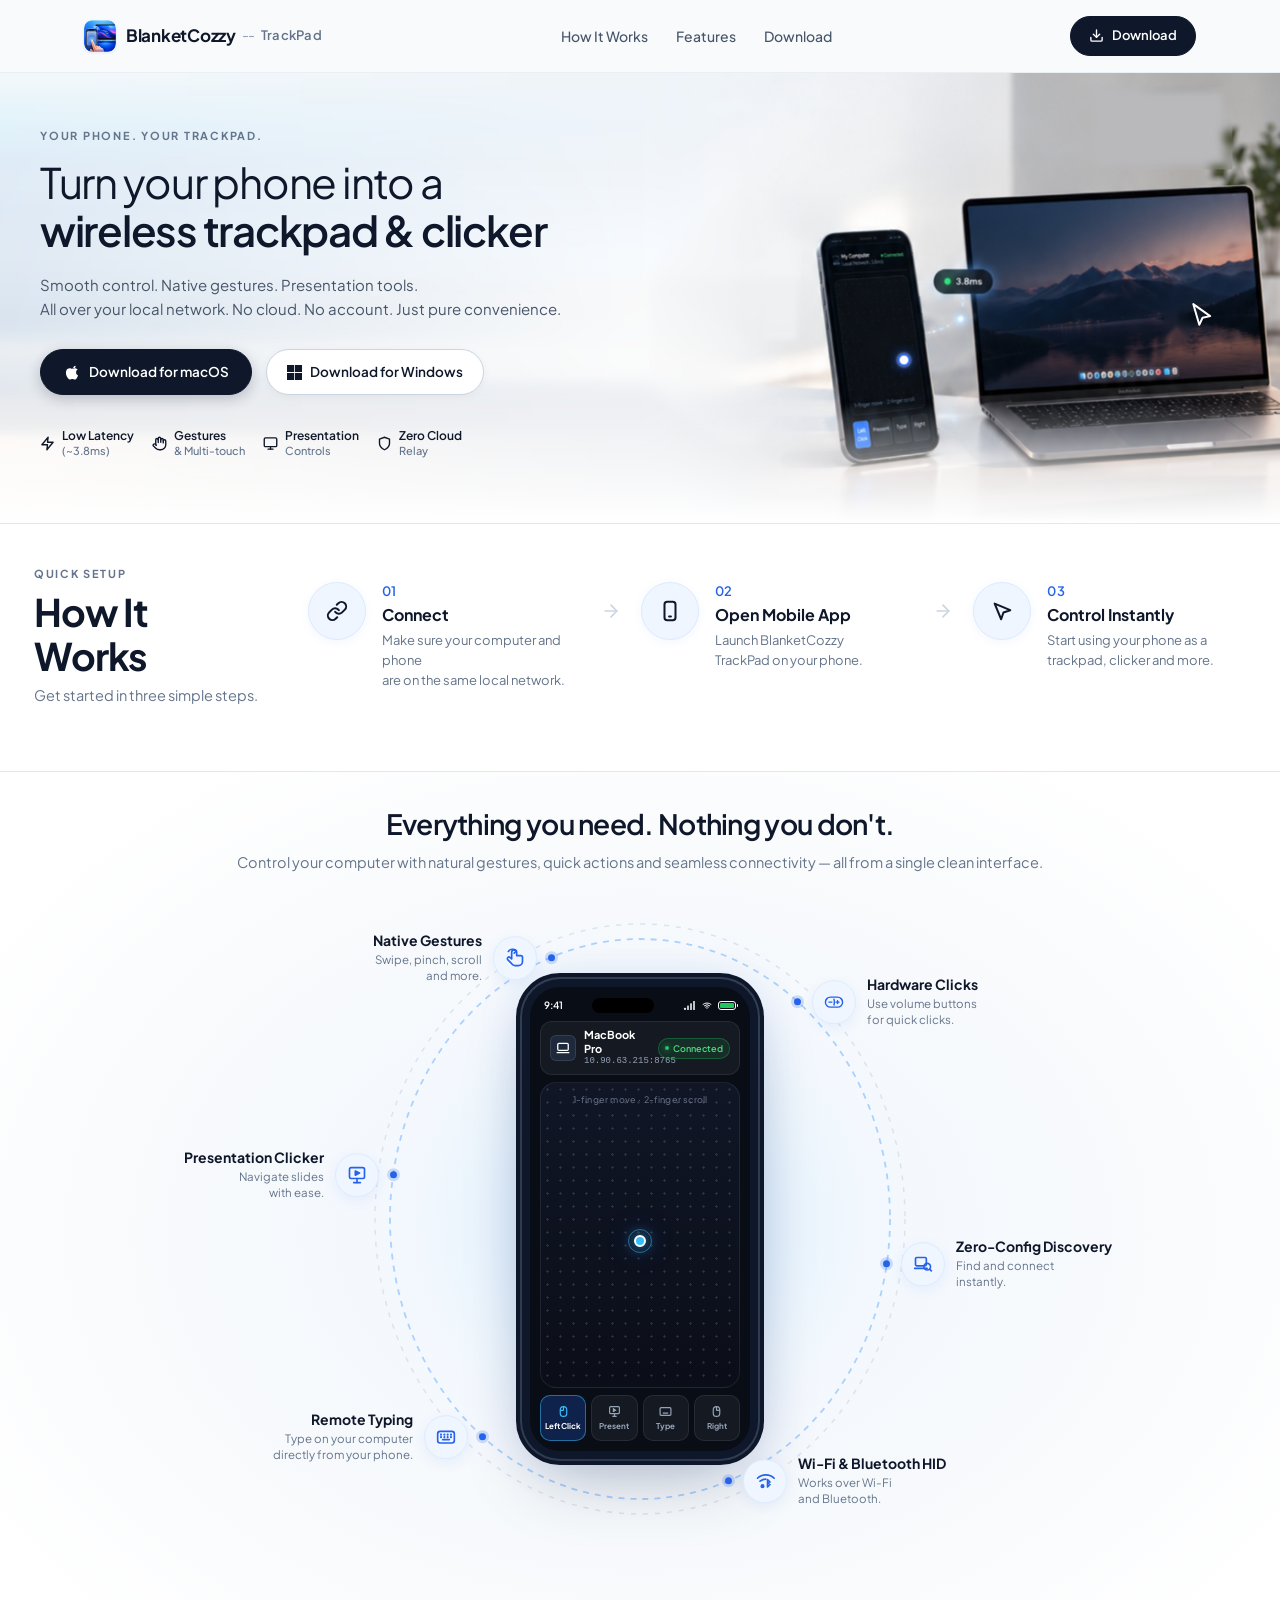
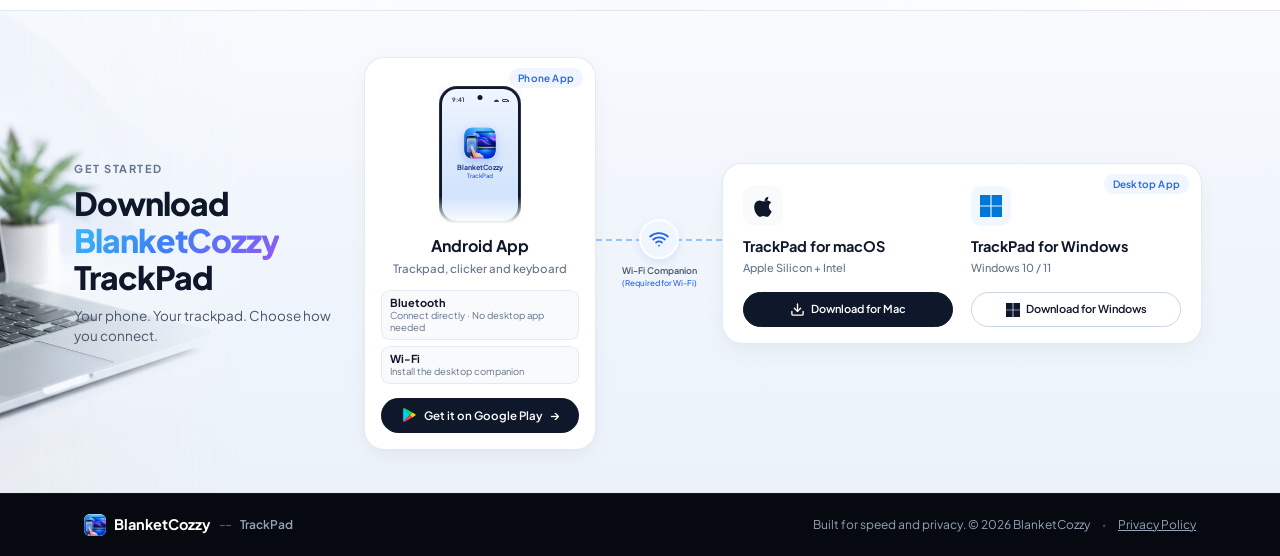
==== commit a0f7e315: "feat: complete responsive mobile design and mobile navigation menu" ====
--- a/website/index.html
+++ b/website/index.html
@@ -36,7 +36,7 @@
         </div>
       </a>
 
-      <nav aria-label="Main navigation">
+      <nav class="nav-menu" id="navMenu" aria-label="Main navigation">
         <ul class="nav-links">
           <li><a href="#how-it-works">How It Works</a></li>
           <li><a href="#features">Features</a></li>
@@ -44,7 +44,7 @@
         </ul>
       </nav>
 
-      <div class="nav-cta">
+      <div class="nav-actions">
         <a href="#download" class="btn btn-pill-dark btn-nav">
           <svg width="15" height="15" viewBox="0 0 24 24" fill="none" stroke="currentColor" stroke-width="2.2" stroke-linecap="round" stroke-linejoin="round" aria-hidden="true">
             <path d="M21 15v4a2 2 0 0 1-2 2H5a2 2 0 0 1-2-2v-4"/>
@@ -53,6 +53,13 @@
           </svg>
           <span>Download</span>
         </a>
+
+        <!-- Mobile Menu Hamburger Button -->
+        <button class="nav-toggle-btn" id="navToggle" aria-label="Toggle navigation menu" aria-expanded="false">
+          <span class="hamburger-line"></span>
+          <span class="hamburger-line"></span>
+          <span class="hamburger-line"></span>
+        </button>
       </div>
     </div>
   </header>
--- a/website/styles.css
+++ b/website/styles.css
@@ -197,6 +197,16 @@
   font-size: 13px;
 }
 
+.nav-actions {
+  display: flex;
+  align-items: center;
+  gap: 12px;
+}
+
+.nav-toggle-btn {
+  display: none;
+}
+
 /* ========================================================================= */
 /* 2. HERO SECTION                                                           */
 /* ========================================================================= */
@@ -547,11 +557,13 @@
     aspect-ratio: auto;
     min-height: auto;
     flex-direction: column;
-    padding-top: 40px;
+    padding-top: 24px;
+    padding-bottom: 8px;
   }
   .hero-stage-content {
     position: relative;
-    padding: 0 20px 30px;
+    padding: 0 16px 20px;
+    order: 1;
   }
   .hero-copy-column {
     width: 100%;
@@ -559,13 +571,17 @@
   }
   .hero-stage-bg {
     position: relative;
-    height: 380px;
+    height: 240px;
     object-fit: cover;
+    object-position: center bottom;
+    order: 2;
+    border-radius: 14px;
+    width: calc(100% - 32px);
+    margin: 0 16px 14px;
+    box-shadow: 0 10px 28px rgba(15, 23, 42, 0.08);
   }
   .hero-sync-layer {
-    height: 380px;
-    top: auto;
-    bottom: 0;
+    display: none !important;
   }
 }
 
@@ -1857,72 +1873,479 @@
 }
 
 @media (max-width: 768px) {
+  /* Layout Base */
+  .container {
+    padding: 0 16px;
+  }
+
+  /* 1. Mobile Header & Nav */
+  .navbar {
+    padding: 10px 0;
+  }
+
+  .nav-container {
+    padding: 0 16px;
+    position: relative;
+  }
+
+  .logo-divider,
+  .logo-sub {
+    display: none;
+  }
+
+  .logo-icon {
+    width: 28px;
+    height: 28px;
+    border-radius: 7px;
+  }
+
+  .logo-text {
+    font-size: 15.5px;
+  }
+
+  .btn-nav {
+    padding: 6.5px 12px;
+    font-size: 12px;
+    gap: 4px;
+  }
+
+  .btn-nav svg {
+    width: 13px;
+    height: 13px;
+  }
+
+  .nav-toggle-btn {
+    display: flex;
+    flex-direction: column;
+    justify-content: center;
+    align-items: center;
+    gap: 4.5px;
+    width: 36px;
+    height: 36px;
+    border-radius: 9px;
+    background: rgba(15, 23, 42, 0.05);
+    border: 1px solid rgba(226, 232, 240, 0.9);
+    cursor: pointer;
+    padding: 0;
+    transition: background-color 0.15s ease;
+  }
+
+  .nav-toggle-btn:hover,
+  .nav-toggle-btn:active {
+    background: rgba(15, 23, 42, 0.1);
+  }
+
+  .hamburger-line {
+    width: 17px;
+    height: 2px;
+    background-color: #0F172A;
+    border-radius: 2px;
+    transition: transform 0.25s ease, opacity 0.2s ease;
+  }
+
+  .nav-toggle-btn.is-active .hamburger-line:nth-child(1) {
+    transform: translateY(6.5px) rotate(45deg);
+  }
+
+  .nav-toggle-btn.is-active .hamburger-line:nth-child(2) {
+    opacity: 0;
+  }
+
+  .nav-toggle-btn.is-active .hamburger-line:nth-child(3) {
+    transform: translateY(-6.5px) rotate(-45deg);
+  }
+
+  .nav-menu {
+    position: absolute;
+    top: calc(100% + 1px);
+    left: 0;
+    right: 0;
+    background: #FFFFFF;
+    border-bottom: 1px solid var(--border-light);
+    box-shadow: 0 20px 40px -6px rgba(15, 23, 42, 0.16);
+    padding: 0 16px;
+    max-height: 0;
+    opacity: 0;
+    overflow: hidden;
+    pointer-events: none;
+    transition: max-height 0.3s cubic-bezier(0.16, 1, 0.3, 1), opacity 0.25s ease, padding 0.3s ease;
+    z-index: 99;
+  }
+
+  .nav-menu.is-open {
+    max-height: 220px;
+    opacity: 1;
+    pointer-events: auto;
+    padding: 12px 16px 16px;
+  }
+
+  .nav-links {
+    flex-direction: column;
+    align-items: stretch;
+    gap: 4px;
+    width: 100%;
+  }
+
+  .nav-links li a {
+    display: block;
+    padding: 10px 14px;
+    font-size: 14.5px;
+    font-weight: 600;
+    color: #0F172A;
+    border-radius: 10px;
+    transition: background 0.15s ease;
+  }
+
+  .nav-links li a:hover,
+  .nav-links li a:active {
+    background: #F1F5F9;
+    color: #2563EB;
+  }
+
+  /* 2. Hero Section */
+  .hero-eyebrow {
+    font-size: 10px;
+    letter-spacing: 0.12em;
+    margin-bottom: 6px;
+  }
+
   .hero-title {
-    font-size: 36px;
-  }
-
-  .section-heading,
-  .features-headline,
-  .download-title {
-    font-size: 30px;
+    font-size: 27px;
+    line-height: 1.18;
+    letter-spacing: -0.025em;
+    margin-bottom: 10px;
+  }
+
+  .hero-subtitle {
+    font-size: 13.5px;
+    line-height: 1.5;
+    margin-bottom: 18px;
+    max-width: 100%;
+  }
+
+  .hero-actions {
+    display: flex;
+    flex-direction: column;
+    gap: 9px;
+    width: 100%;
+  }
+
+  .hero-actions .btn {
+    width: 100%;
+    justify-content: center;
+    padding: 12px 18px;
+    font-size: 13.5px;
+    border-radius: 9999px;
+  }
+
+  .trust-strip {
+    display: grid;
+    grid-template-columns: 1fr 1fr;
+    gap: 10px 12px;
+    margin-top: 18px;
+    width: 100%;
+  }
+
+  .trust-item {
+    font-size: 11.5px;
+  }
+
+  .trust-item svg {
+    width: 14px;
+    height: 14px;
+  }
+
+  /* 3. Quick Setup / How It Works */
+  .quick-setup-section {
+    padding: 34px 0 38px;
+  }
+
+  .quick-setup-grid {
+    grid-template-columns: 1fr;
+    gap: 18px;
+  }
+
+  .quick-setup-header {
+    text-align: left;
+    margin-bottom: 0;
+  }
+
+  .quick-setup-header .section-tag {
+    font-size: 10px;
+    margin-bottom: 4px;
+  }
+
+  .quick-setup-header .section-heading {
+    font-size: 24px;
+    margin-bottom: 6px;
+  }
+
+  .quick-setup-header .section-subtext {
+    font-size: 13px;
   }
 
   .quick-setup-steps {
     flex-direction: column;
-    align-items: flex-start;
+    gap: 10px;
+    width: 100%;
+  }
+
+  .step-card {
+    width: 100%;
+    background: #FFFFFF;
+    border: 1px solid #E2E8F0;
+    border-radius: 14px;
+    padding: 14px 16px;
+    box-shadow: 0 2px 8px rgba(15, 23, 42, 0.03);
+    align-items: center;
+    gap: 14px;
+  }
+
+  .step-icon-circle {
+    width: 42px;
+    height: 42px;
+  }
+
+  .step-icon-circle svg {
+    width: 20px;
+    height: 20px;
+  }
+
+  .step-connector {
+    display: none;
+  }
+
+  .step-num {
+    font-size: 10px;
+    margin-bottom: 2px;
+  }
+
+  .step-title {
+    font-size: 15px;
+    margin-bottom: 2px;
+  }
+
+  .step-desc {
+    font-size: 12px;
+    line-height: 1.4;
+  }
+
+  /* 4. Features Orbital Section */
+  .features-orbit-section {
+    padding: 34px 0 40px;
+  }
+
+  .features-orbit-header {
+    text-align: left;
+    margin-bottom: 18px;
+  }
+
+  .features-orbit-header .section-heading {
+    font-size: 23px;
+    white-space: normal;
+    line-height: 1.25;
+    margin-bottom: 6px;
+  }
+
+  .features-orbit-header .section-subtext {
+    font-size: 12.5px;
+    white-space: normal;
+    line-height: 1.5;
+  }
+
+  .features-orbit-stage {
+    height: auto;
+    flex-direction: column;
     gap: 20px;
-  }
-
-  .step-connector {
-    transform: rotate(90deg);
-    align-self: center;
-  }
-
-  .features-card-grid {
+    padding-bottom: 0;
+  }
+
+  .orbit-phone-device {
+    width: 196px;
+    height: 385px;
+    border-radius: 28px;
+    padding: 6.5px;
+    margin: 0 auto;
+    box-shadow: 0 16px 40px -10px rgba(15, 23, 42, 0.25);
+  }
+
+  .orbit-nodes-container {
+    display: flex;
+    flex-direction: column;
+    gap: 9px;
+    width: 100%;
+  }
+
+  .orbit-node {
+    width: 100%;
+    background: #FFFFFF;
+    border: 1px solid #E2E8F0;
+    border-radius: 14px;
+    padding: 12px 14px;
+    box-shadow: 0 2px 8px rgba(0, 0, 0, 0.02);
+    display: flex;
+    align-items: center;
+    gap: 12px;
+  }
+
+  .orbit-icon-circle {
+    width: 36px;
+    height: 36px;
+    flex-shrink: 0;
+  }
+
+  .orbit-icon-circle svg {
+    width: 17px;
+    height: 17px;
+  }
+
+  .orbit-feature-title {
+    font-size: 13.5px;
+    font-weight: 700;
+    margin-bottom: 2px;
+  }
+
+  .orbit-feature-desc {
+    font-size: 12px;
+    line-height: 1.35;
+    color: #64748B;
+  }
+
+  /* 5. Download Section */
+  .download-section-light {
+    padding: 34px 0 38px;
+  }
+
+  .download-desk-bg {
+    display: none !important;
+  }
+
+  .download-main-grid {
     grid-template-columns: 1fr;
-  }
-
-  .download-desk-bg {
-    opacity: 0.3;
-    width: 100%;
+    gap: 20px;
+  }
+
+  .download-left-col {
+    text-align: center;
+    max-width: 100%;
+  }
+
+  .download-tag {
+    font-size: 10px;
+    margin-bottom: 4px;
+  }
+
+  .download-title {
+    font-size: 25px;
+    line-height: 1.2;
+    margin-bottom: 6px;
+  }
+
+  .download-subtitle {
+    font-size: 13px;
+    max-width: 100%;
+    margin: 0 auto;
   }
 
   .download-flow-col {
     flex-direction: column;
-    gap: 20px;
+    align-items: center;
+    gap: 0;
     width: 100%;
   }
 
   .download-card-phone {
     width: 100%;
-    max-width: 380px;
+    max-width: 340px;
+    padding: 16px 14px;
+    margin: 0 auto;
   }
 
   .download-wifi-bridge {
     width: 100%;
-    height: 48px;
+    height: 74px;
+    margin: 6px 0;
+    display: flex;
+    flex-direction: column;
+    align-items: center;
+    justify-content: center;
+    position: relative;
   }
 
   .wifi-bridge-line {
-    top: 50%;
-    left: 15%;
-    right: 15%;
+    position: absolute;
+    top: -6px;
+    bottom: -6px;
+    left: 50%;
+    right: auto;
+    width: 1px;
+    height: calc(100% + 12px);
+    border-top: none;
+    border-left: 2px dashed #93C5FD;
+    z-index: 1;
+  }
+
+  .wifi-bridge-node {
+    position: relative;
+    z-index: 2;
+    background-color: #EFF6FF;
+    border: 1px solid #BFDBFE;
+    padding: 5px 12px;
+    border-radius: 20px;
+    display: flex;
+    flex-direction: column;
+    align-items: center;
+    box-shadow: 0 4px 12px rgba(37, 99, 235, 0.08);
+  }
+
+  .wifi-circle-icon {
+    width: 32px;
+    height: 32px;
+  }
+
+  .wifi-circle-icon svg {
+    width: 16px;
+    height: 16px;
   }
 
   .download-card-desktop {
     width: 100%;
-    max-width: 380px;
+    max-width: 340px;
+    padding: 16px 14px;
+    margin: 0 auto;
   }
 
   .desktop-platforms-grid {
     grid-template-columns: 1fr;
-    gap: 24px;
+    gap: 16px;
+  }
+
+  .desktop-platform-col .btn-download {
+    width: 100%;
+    justify-content: center;
+  }
+
+  /* 6. Footer */
+  .footer-dark {
+    padding: 22px 0 26px;
   }
 
   .footer-dark-content {
     flex-direction: column;
-    align-items: flex-start;
+    align-items: center;
+    text-align: center;
     gap: 12px;
+  }
+
+  .footer-meta {
+    flex-direction: column;
+    align-items: center;
+    gap: 5px;
+    font-size: 11.5px;
+  }
+
+  .footer-meta-sep {
+    display: none;
   }
 }
 
